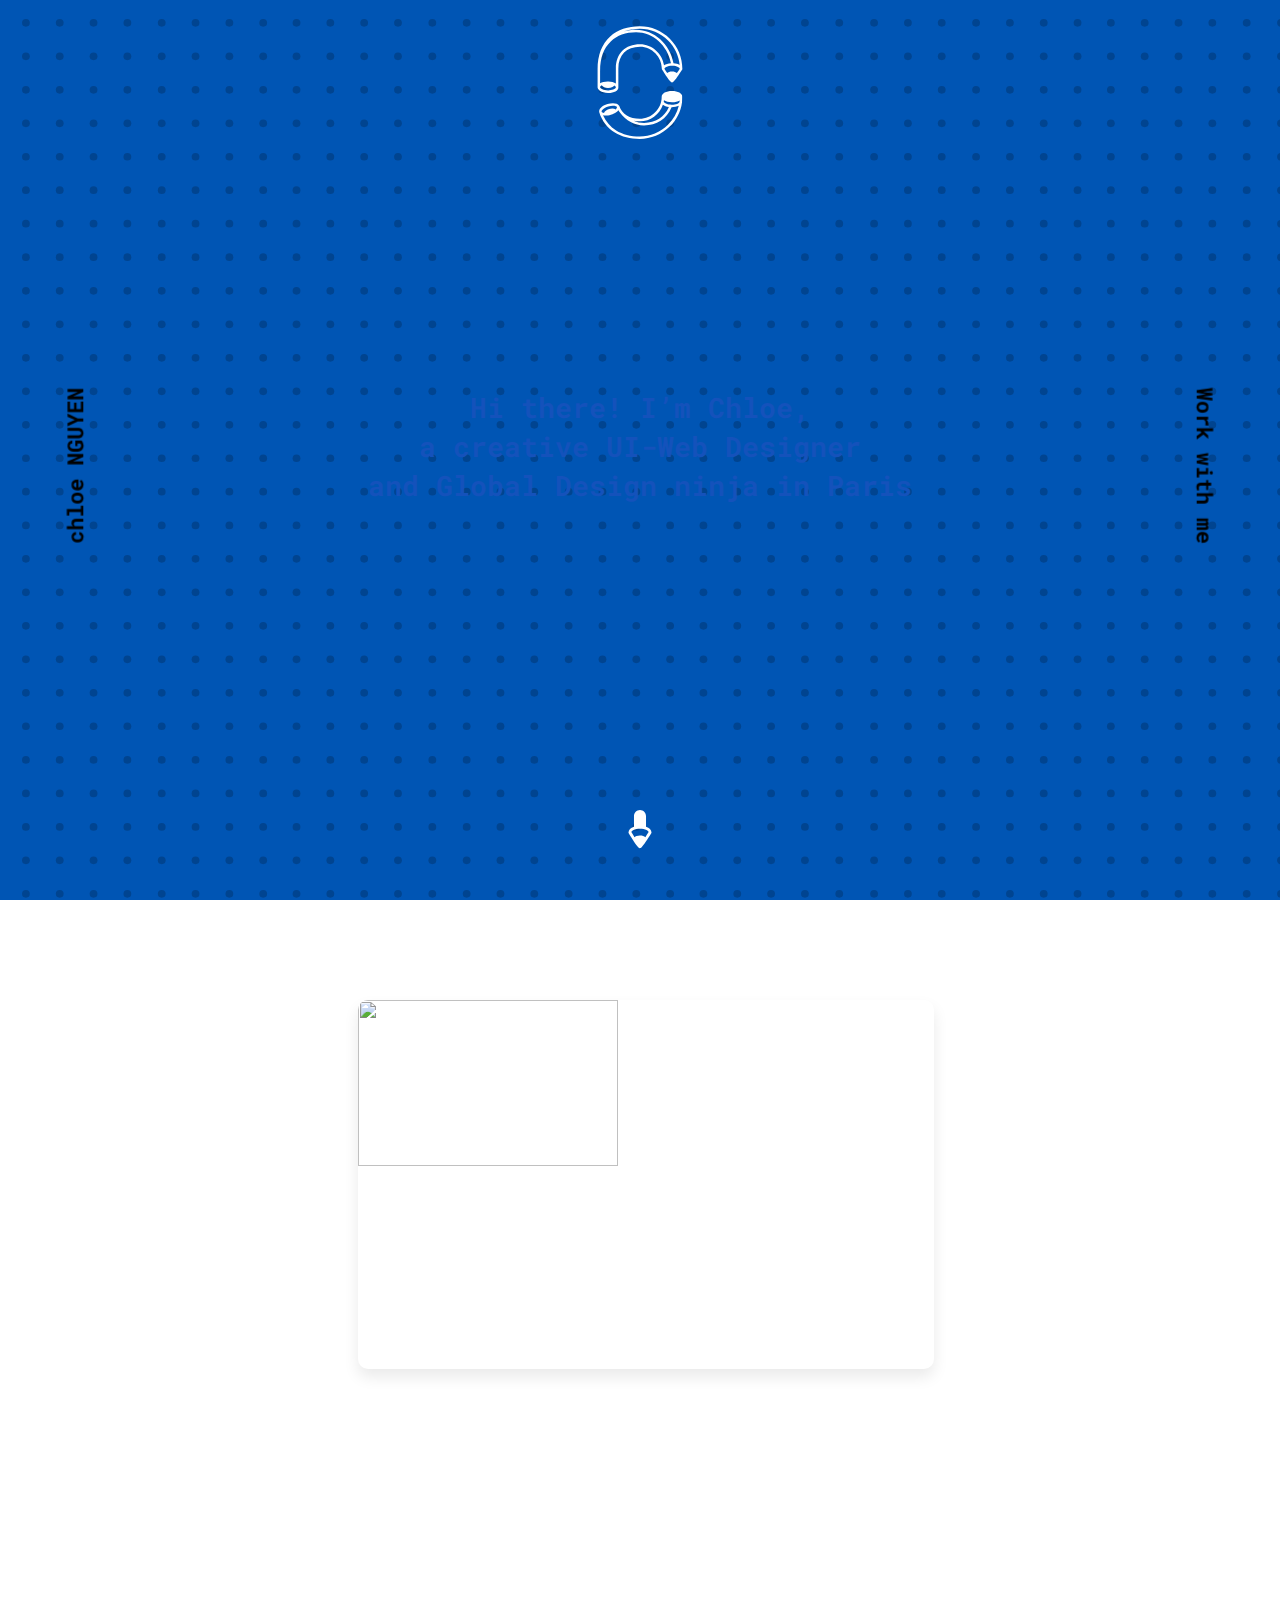
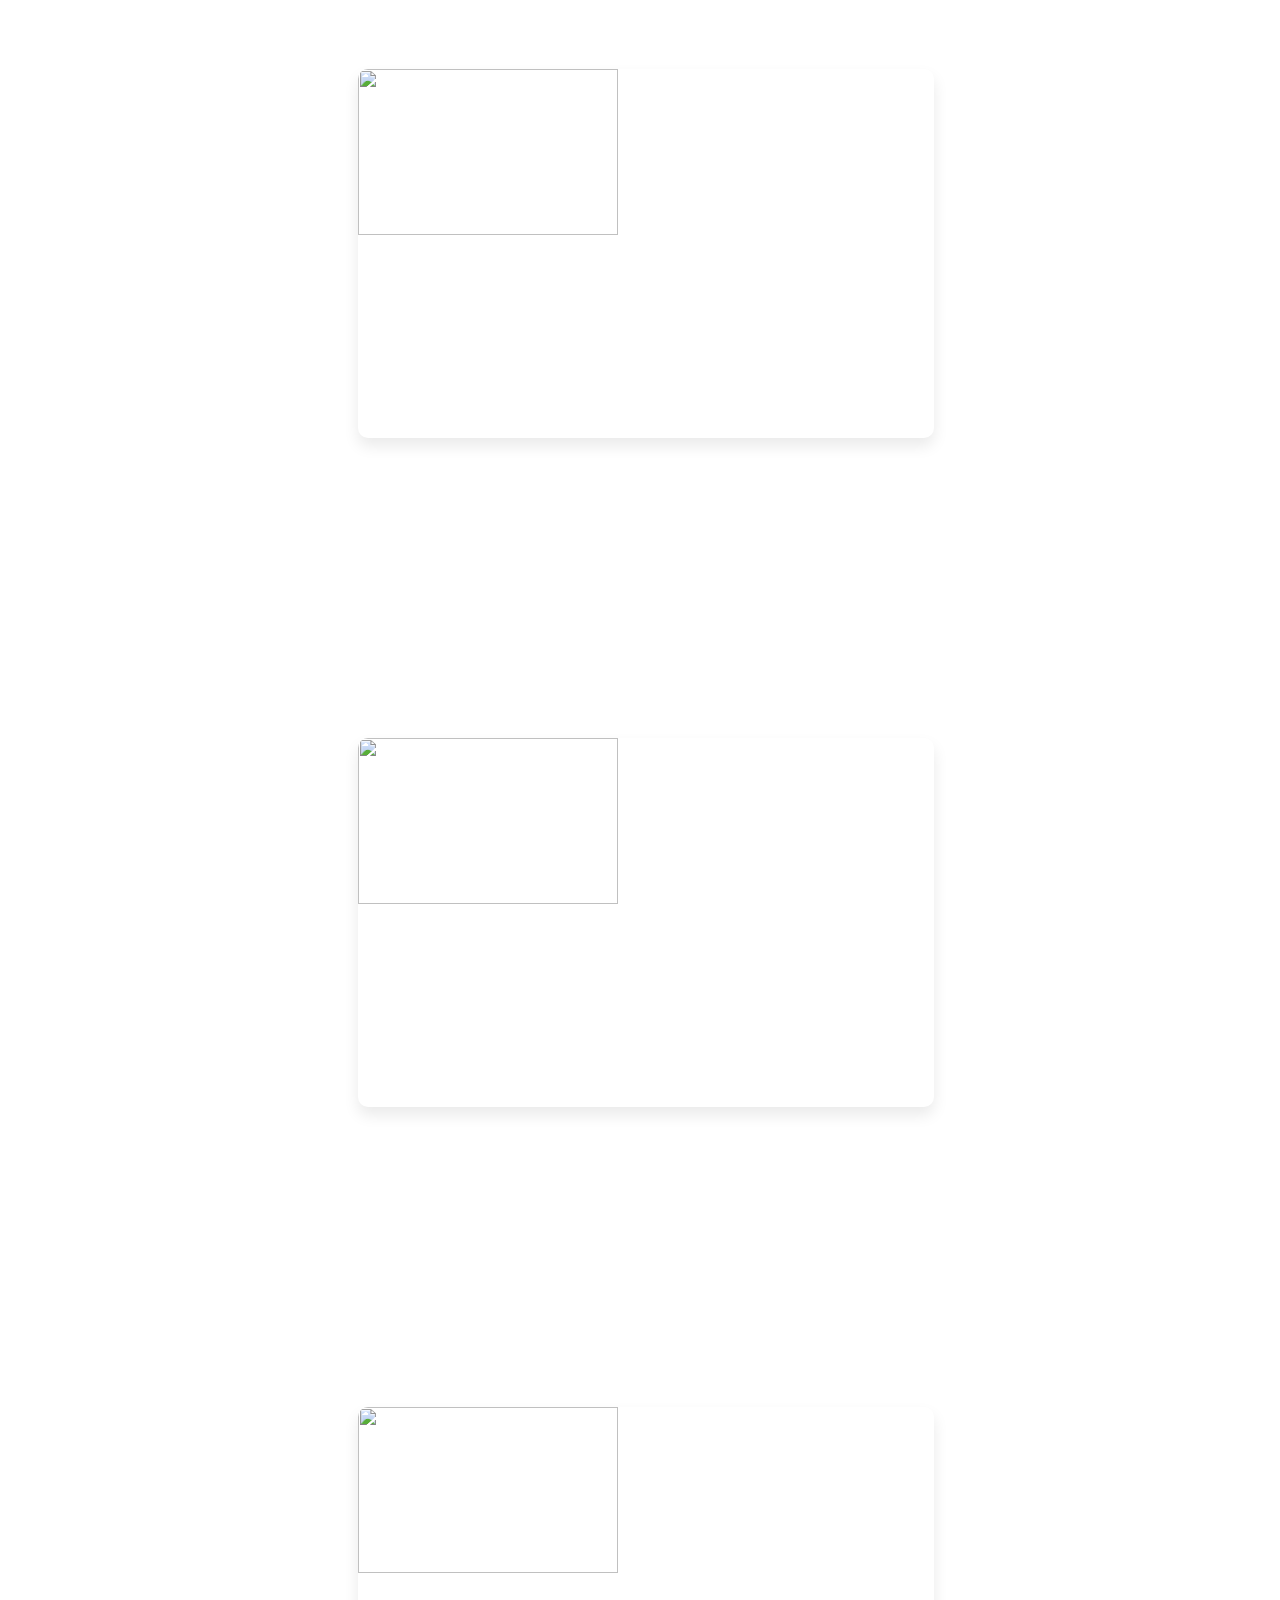
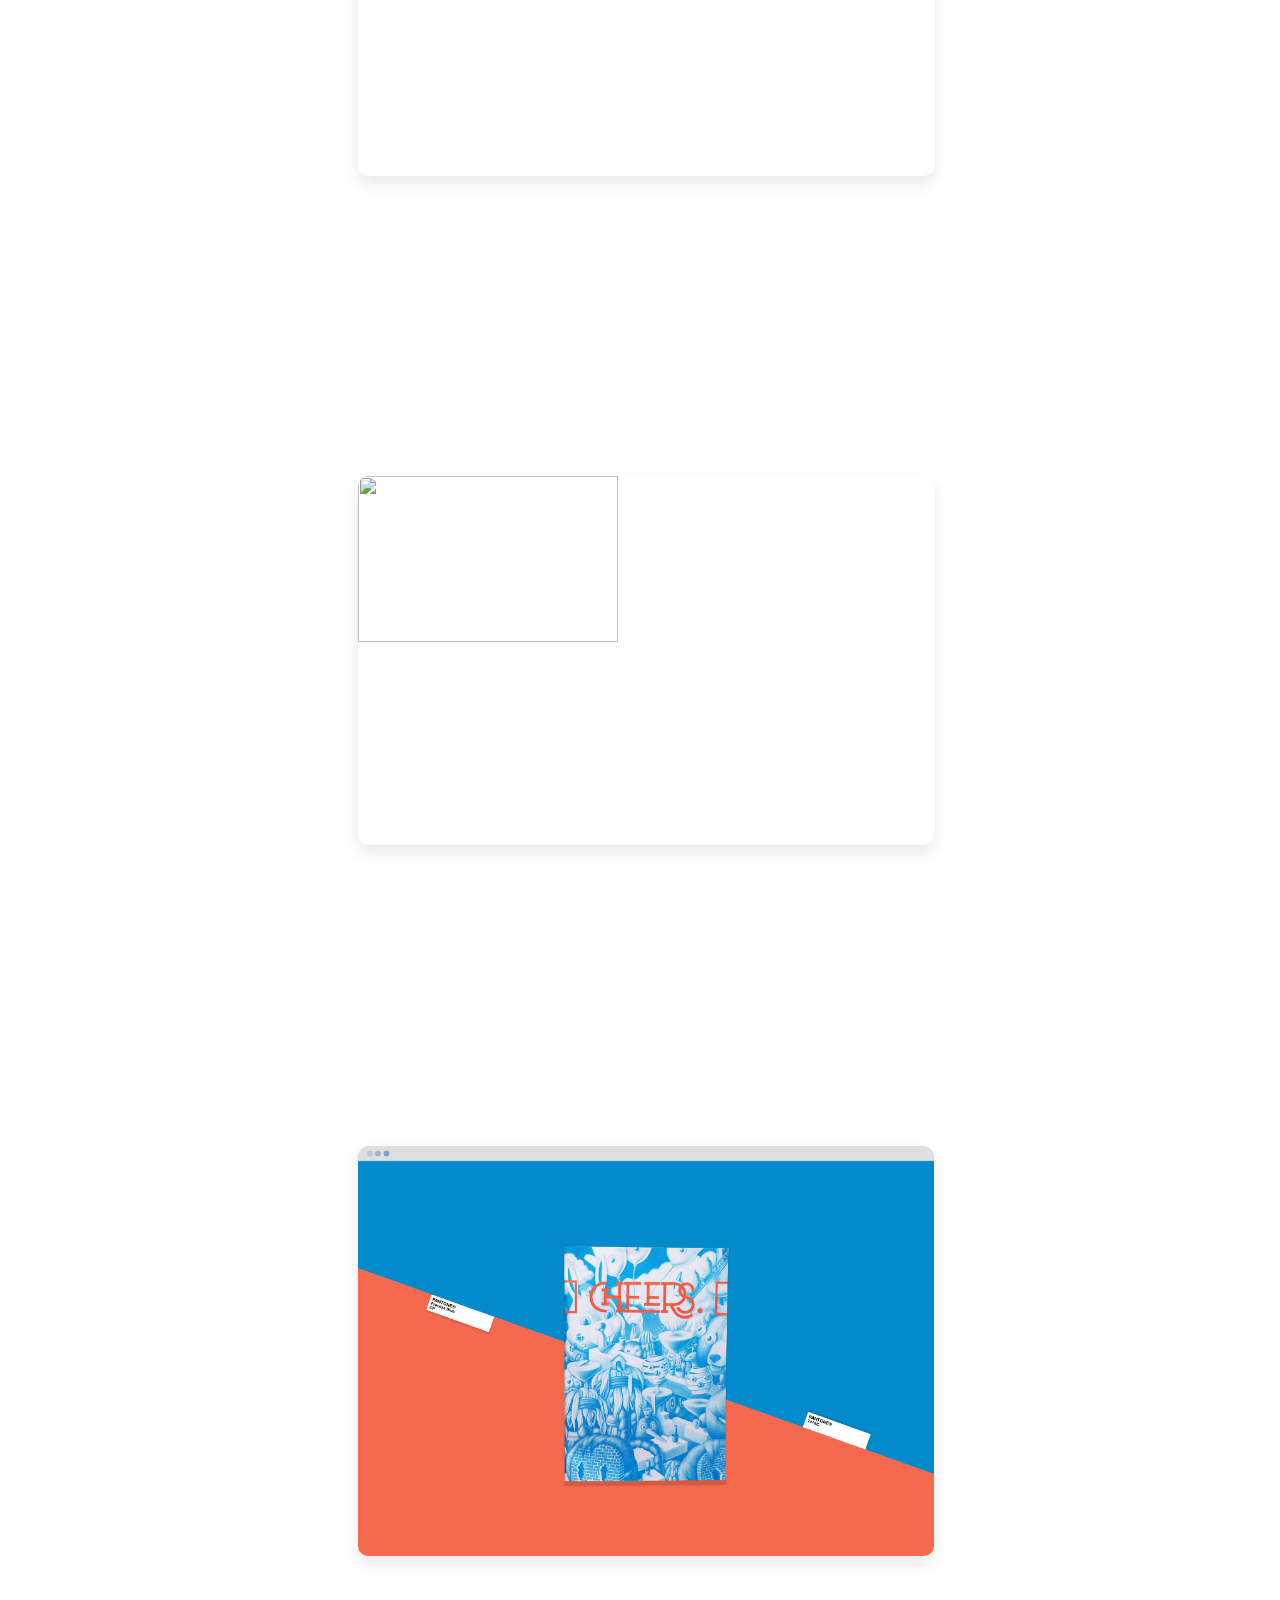
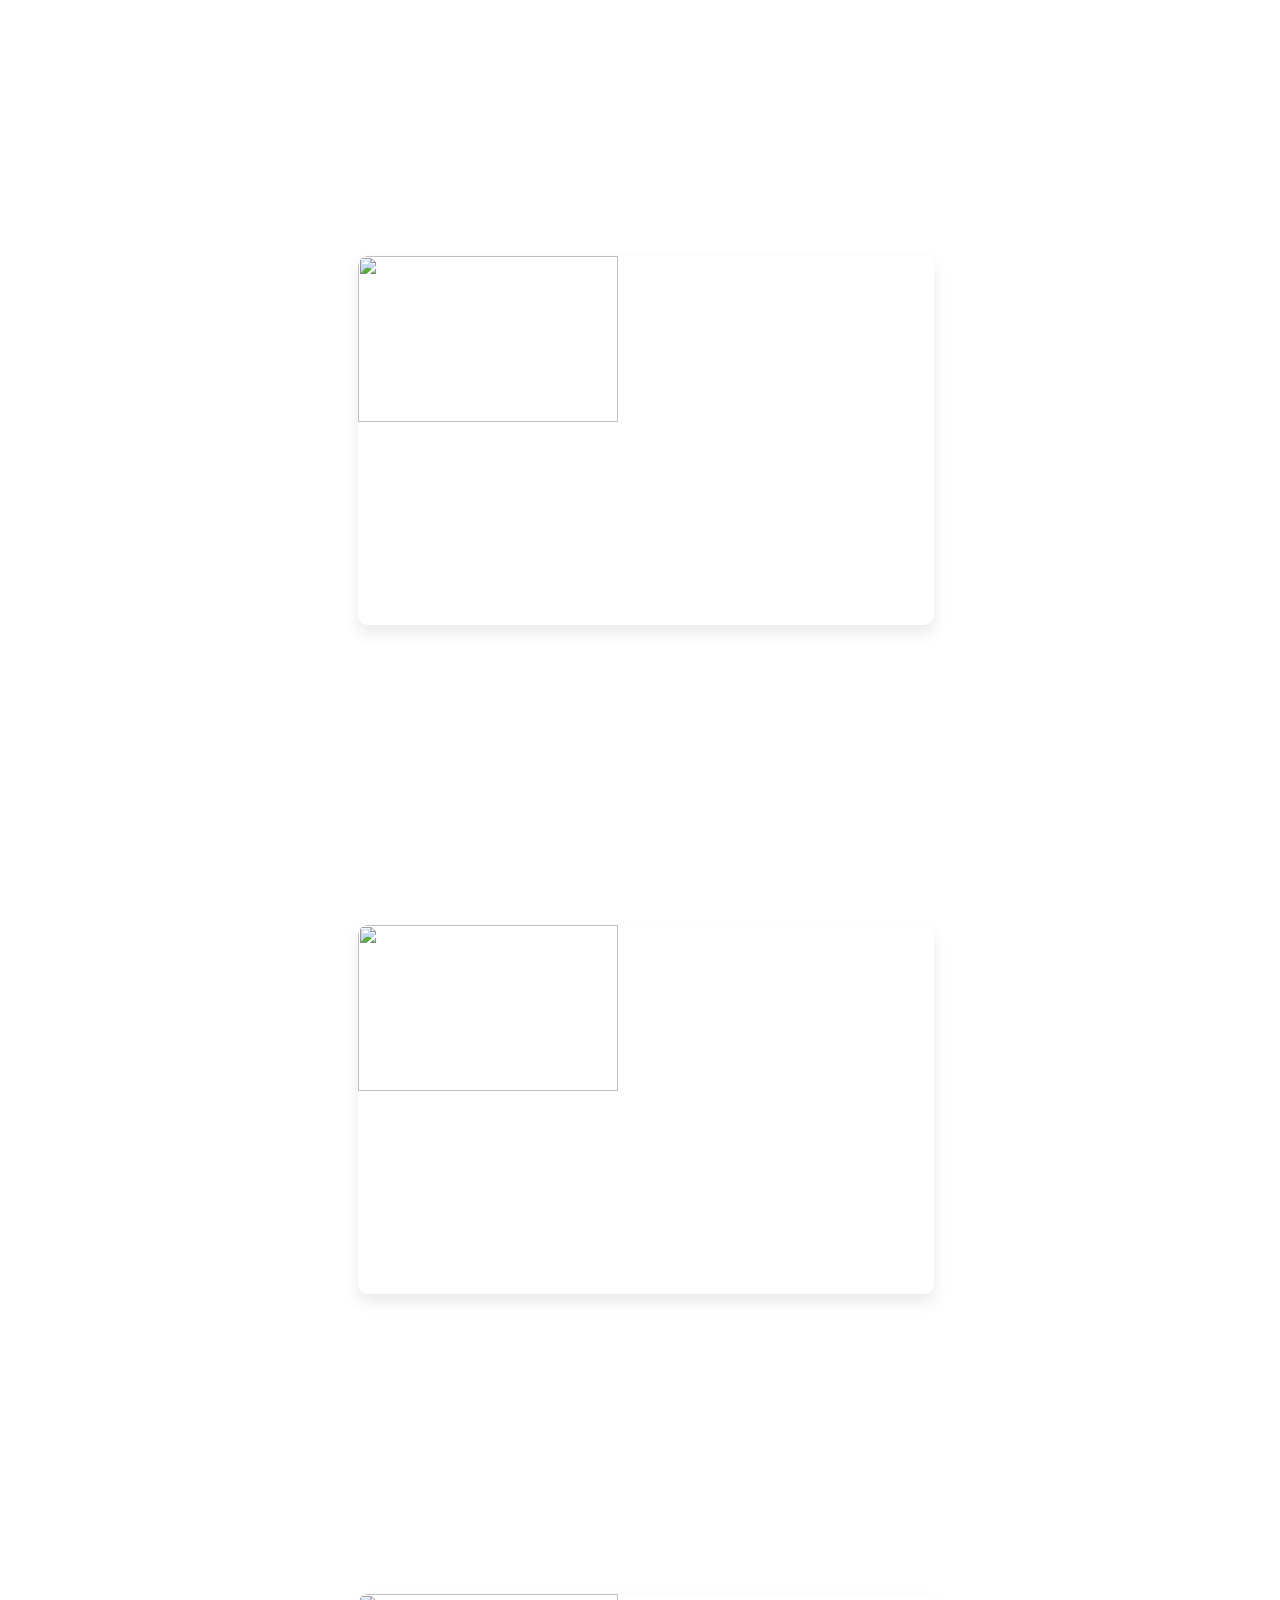
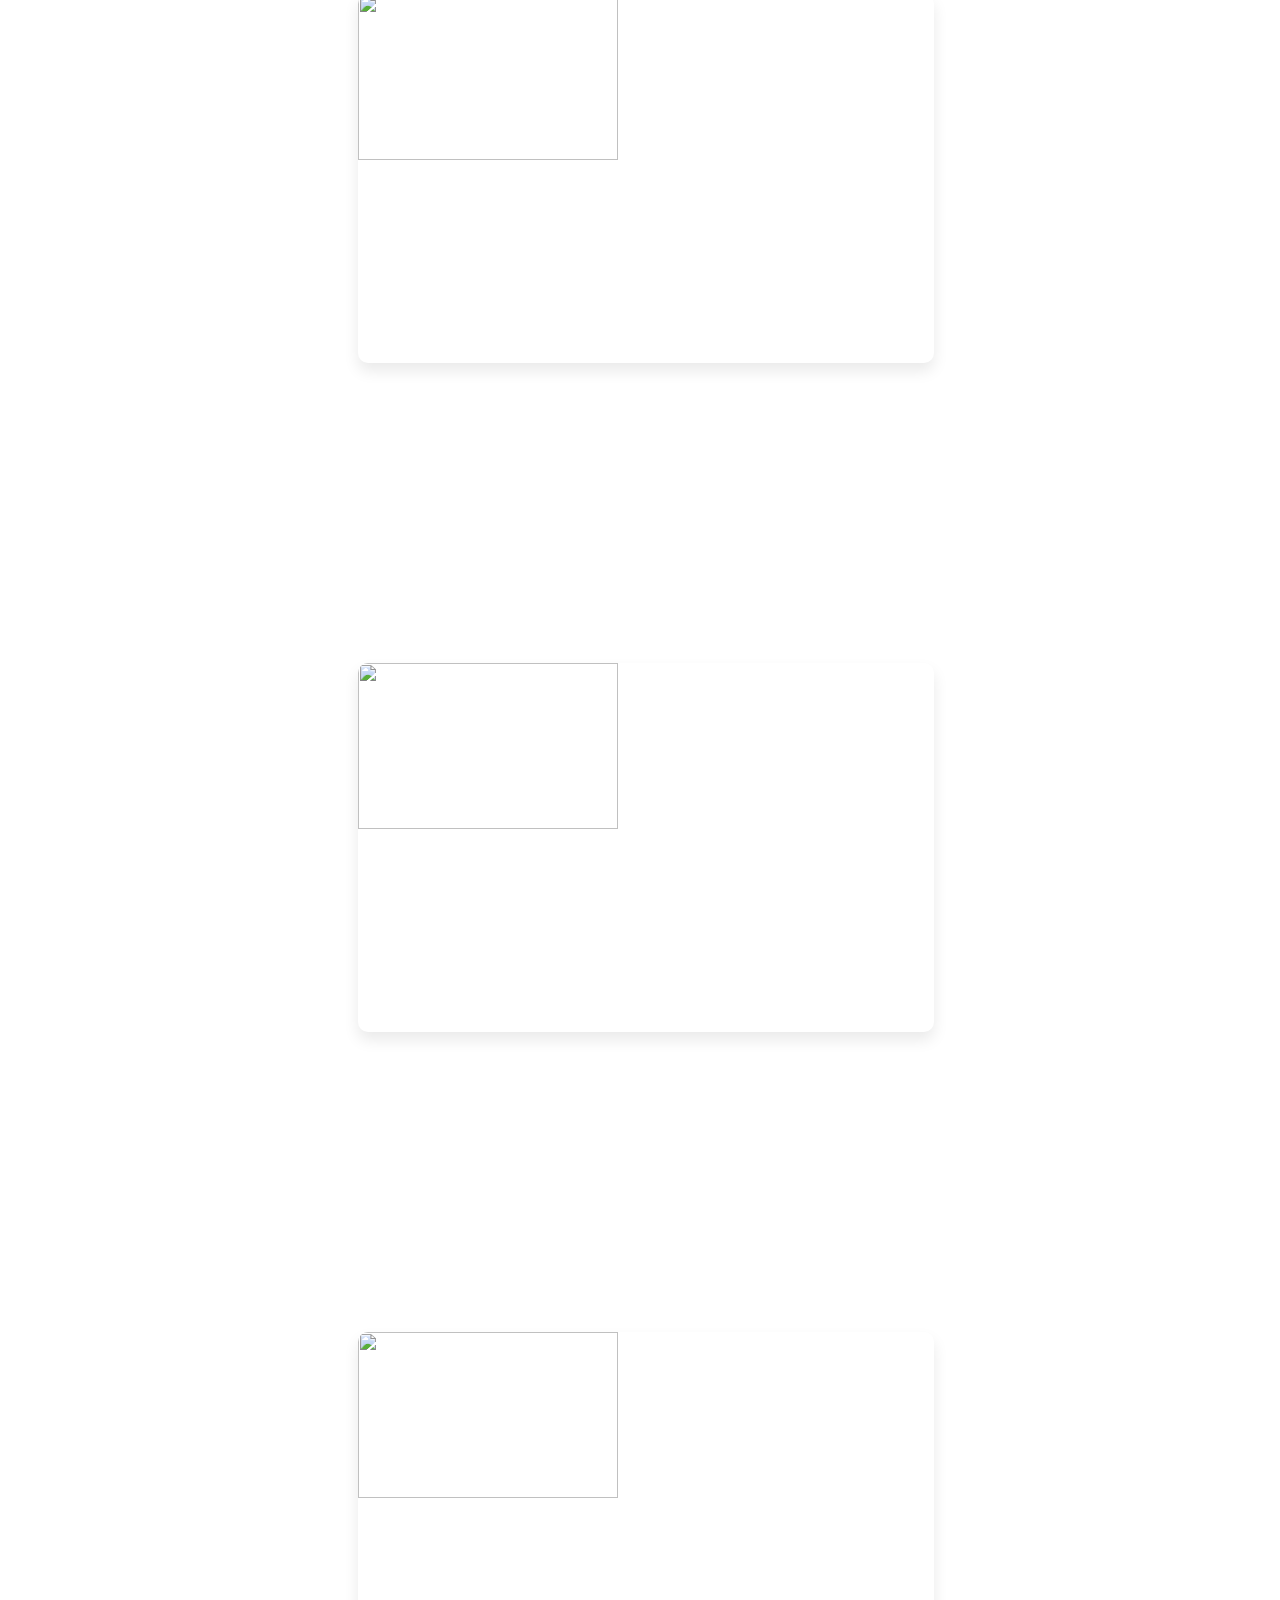
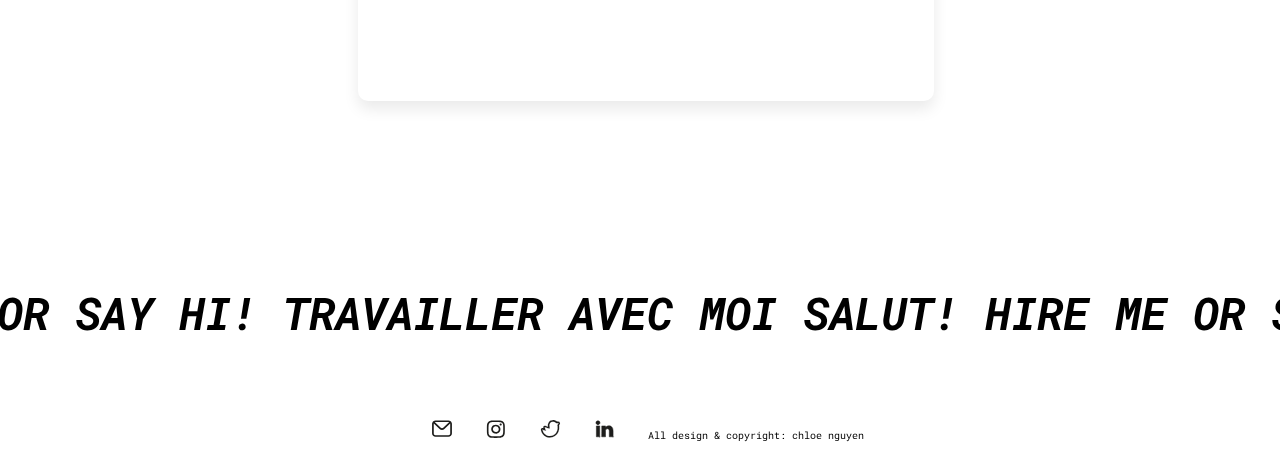
==== index.html @ aff0aec6 "Update index.html" ====
<html>

<head>
  <meta charset="utf-8">
  <title>Chloe Nguyen</title>
  <meta http-equiv="Content-Type" content="text/html; charset=utf-8" />
  <meta name="description" content="chloe nguyen ui web global designer">
  <meta name="viewport" content="width=device-width, initial-scale=1.0, shrink-to-fit=no">
  <meta name="author" content="Chloe Nguyen" />
  <meta name="copyright" content="Chloe Nguyen" />
  <meta name="description" content="Chloe Nguyen Creative Ui Web Designer"/>
  <Meta name="keywords" content="Ui, Web, design, chloenguyen">
  <meta name="robots" content="index, nofollow">
  <meta name="robots" content="nosnippet">
  <meta name="robots" content="noarchive">
  <link rel="stylesheet" type="text/css" href="css/style.css" />     
  <link href="https://fonts.googleapis.com/css?family=Roboto+Mono:400,500,700&amp;subset=latin-ext" rel="stylesheet">
  <link rel="icon" type="image/png" href="img/logo.svg" />
      
</head>

<body>
    
  <header>
      <canvas width="1280" height="618"></canvas>
    <div class="logo">
      <img src="img/logo.svg">
    </div>
    <div class="intro">
      <h1 class="jeuxtexte">
        <span class="text-hover">Bonjour! J'mappelle Chloe,<br>une UI-Web designer<br>et ninja design global à Paris</span>
        <span class="text-base">Hi there! I’m Chloe,<br>a creative UI-Web Designer<br>and Global Design ninja in Paris</span>
      </h1>
    </div>
    <div class="fleche">
      <img src="img/fleche.svg">
    </div>
  </header>

  <nav>
    <a class="nav1" href="index.html">chloe NGUYEN</a>
  </nav>

  <nav>
    <a class="nav2" href="workwithme.html">Work with me</a>
  </nav>

 <section class="contenu">

   <div class="placement">
      <a href="nenufar.html"><img class="test1" src="img/nenufar_pres.jpg"></a>
      <a href="nenufar.html"><img class="testshow"  src="img/nenufar_pres_show.jpg"></a>
    </div>

    <div class="placement2">
      <a href="rp.html"><img class="test2" src="img/rp_pres.jpg"></a>
      <a href="rp.html"><img class="testshow"  src="img/rp_pres_show.jpg"></a>
    </div>

  <div class="placement2">
      <a href="feather.html"><img class="test3" src="img/feather_pres.jpg"></a>
      <a href="feather.html"><img class="testshow"  src="img/feather_pres_show.jpg"></a>
    </div>
    
      <div class="placement2">
      <a href="monthly.html"><img class="test4" src="img/monthly_pres.jpg"></a>
      <a href="monthly.html"><img class="testshow"  src="img/monthly_pres_show.jpg"></a>
    </div>

    <div class="placement2">
      <a href="cartevoeux.html"><img class="test5" src="img/cartevoeux_pres.jpg"></a>
      <a href="cartevoeux.html"><img class="testshow"  src="img/cartevoeux_pres_show.jpg"></a>
    </div>

    <div class="placement2">
      <a href="cheers.html"><img class="test6" src="img/cheers_pres.jpg"></a>
      <a href="cheers.html"><img class="testshow"  src="img/cheers_pres_show.jpg"></a>
    </div>

     <div class="placement2">
      <a href="ephemere.html"><img class="test6" src="img/ephemere_pres.jpg"></a>
      <a href="ephemere.html"><img class="testshow"  src="img/ephemere_pres_show.jpg"></a>
    </div>

     <div class="placement2">
      <a href="proprioo.html"><img class="test6" src="img/proprioo_pres.jpg"></a>
      <a href="proprioo.html"><img class="testshow"  src="img/proprioo_pres_show.jpg"></a>
    </div>
    
       <div class="placement2">
      <a href="20min.html"><img class="test7" src="img/20min_pres.jpg"></a>
      <a href="20min.html"><img class="testshow"  src="img/20min_pres_show.jpg"></a>
    </div>

     <div class="placement2">
      <a href="logo.html"><img class="test7" src="img/logo_pres.jpg"></a>
      <a href="logo.html"><img class="testshow"  src="img/logo_pres_show.jpg"></a>
    </div>
    
          <div class="placement2">
      <a href="mrcosm.html"><img class="test8" src="img/mrcosm_pres.jpg"></a>
      <a href="mrcosm.html"><img class="testshow"  src="img/mrcosm_pres_show.jpg"></a>
    </div>

   
    <section class="footer">


      <a href="mailto:chloe.nguyen1910@gmail.com">
        <div class="hireme">
          <p>
            
            HIRE ME OR SAY 
              HI!&nbsp;TRAVAILLER AVEC MOI 
              SALUT!&nbsp;HIRE ME OR SAY 
              HI!&nbsp;TRAVAILLER AVEC MOI 
              SALUT!&nbsp;HIRE ME OR SAY 
              HI!&nbsp;TRAVAILLER AVEC MOI 
              SALUT!&nbsp;HIRE ME OR SAY 
              HI!&nbsp;TRAVAILLER AVEC MOI 
              SALUT!&nbsp;HIRE ME OR SAY 
              HI!&nbsp;TRAVAILLER
            AVEC MOI 
              SALUT!&nbsp;HIRE ME OR SAY 
              HI!&nbsp;TRAVAILLER AVEC MOI 
              SALUT!&nbsp;HIRE ME OR SAY 
              HI!&nbsp;TRAVAILLER AVEC MOI 
              SALUT!&nbsp;HIRE ME OR SAY 
              HI!&nbsp;TRAVAILLER AVEC MOI 
              SALUT!&nbsp;HIRE ME OR SAY 
              HI!&nbsp;TRAVAILLER AVEC MOI 
              SALUT!&nbsp;HIRE
            ME OR SAY 
              HI!&nbsp;TRAVAILLER AVEC MOI 
              SALUT!&nbsp;HIRE ME OR SAY 
              HI!&nbsp;TRAVAILLER AVEC MOI 
              SALUT!&nbsp;HIRE ME OR SAY 
              HI!&nbsp;TRAVAILLER AVEC MOI 
              SALUT!&nbsp;HIRE ME OR SAY 
              HI!&nbsp;TRAVAILLER AVEC MOI 
              SALUT!
          
          </p>
      </a>
      </div>

      <ul class="liste">
        <li><a class="hfooter" href="mailto:chloe.nguyen1910@gmail.com"><img src="img/mail.svg"></a></li>
        <li><a class="hfooter" href="https://www.instagram.com/cpiexo/"><img src="img/insta.svg"></a></li>
        <li><a class="hfooter" href="https://twitter.com/chloeNGUYEN19"><img src="img/twitter.svg"></a></li>
        <li><a class="hfooter" href="https://www.linkedin.com/in/chloe-nguyen1910/"><img src="img/linkedin.svg"></a></li>
        <li>
          <p class="copyright">
            All design & copyright: chloe nguyen
          </p>
        </li>
      </ul>


    </section>
  </section>





</body>

</html>

<script src="js/skew.js">
</script>

<script src="js/painter.js">
</script>

<script src="js/hover.js"></script>
---- css/style.css ----
@import url('https://fonts.googleapis.com/css?family=Roboto+Mono:400,500,700&subset=latin-ext');

html{
  cursor: url(../img/rond.svg) 12 0,auto;
  -moz-user-select: -moz-none;
    -webkit-user-select: none;
    -khtml-user-select: none;
    -o-user-select: none;
    user-select: none;
}

body {
  font-family: 'Roboto Mono', monospace;
  font-size: 16px;
  line-height: 1.2;
  color: #1452bb;
  margin: 40px auto 40px auto;
  width: 100%;
  cursor: url(../img/rond.svg) 12 0,auto;
}



header {
  background-image: url(../img/fond.svg);
  
  min-width: 100vw;
  min-height: 100vh;
  position: absolute;
  z-index: -1;
  top: 50%;
  left: 50%;
  transform: translate(-50%, -50%);
  cursor: url(../img/souris.svg) 0 0,auto;
  
}

::selection { background: transparent; color:inherit; }
::-moz-selection { background: transparent; color:inherit; }

@keyframes rotate {
  0% {
    transform: rotate(0deg);
  }
  100% {
    transform: rotate(360deg);
  }
}

@-moz-keyframes rotate {
  0% {
    transform: rotate(0deg);
  }
  100% {
    transform: rotate(360deg);
  }
}

@-webkit-keyframes rotate {
  0% {
    transform: rotate(0deg);
  }
  100% {
    transform: rotate(360deg);
  }
}

.logo {
  text-align: center;
 position: absolute;
  padding: 2% 0 0 0;
  top: 0%;
  width: 100%;
  height: 70%;
}

.logo img {
  
  animation: rotate 0.5s 1 linear;
  -moz-animation: rotate 0.5s 1 linear;
  -webkit-animation: rotate 0.5s 1 linear;
}



.intro {
  color: #1452bb;
  text-align: center;
  line-height: 1.4;
  font-size: 14px;
  position: absolute;
  top: 42%;
  width: 70%;
  margin: 0 15% 0 15%;
  animation: intro 1.5s 1 linear;
  
}

.text-base {
  opacity: 1;
  
}

.text-hover {
  display: none;
  color: #ffce00;
  
}

.jeuxtexte:hover span.text-base {
  opacity: 0;
}

.jeuxtexte:hover span.text-hover {
  display: inherit;
  position: relative;
  
}

@keyframes intro {
  0% {
    opacity: 0;
  }
  50% {
    opacity: 0;
  }
  100% {
    opacity: 1;
  }
}

@keyframes intro_2 {
  0% {
    opacity: 0;
  }
  90% {
    opacity: 0;
  }
  100% {
    opacity: 1;
  }
}

@keyframes intro_3 {
  0% {
    opacity: 0;
    transform: translateY(0px);
  }
  90% {
    opacity: 0;
    transform: translateY(-30px);
  }
  100% {
    opacity: 1;
    transform: translateY(15px);
    animation-fill-mode: backwards;
  }
}

.fleche {
  text-align: center;
  position: absolute;
  top: 90%;
  width: 100%;
  height:130%;
}

.fleche img{
   animation: intro_3 3.5s 1 linear;
}

.nav1 {
  position: fixed;
  top: 50%;
  left: 0px;
  font-size: 22px;
  font-family: 'Roboto Mono', monospace;
  font-weight: 700;
  text-decoration: none;
  color: #000000;
  transform: rotate(-90deg);
  -webkit-transform: rotate(-90deg);
  -moz-transform: rotate(-90deg);
  animation: intro_2 2.3s 1 linear;
  z-index: 2;
  cursor: url(../img/rond_4.svg) 9 2,auto;
}

.nav2 {
  position: fixed;
  top: 50%;
  right: 0px;
  font-size: 22px;
  font-family: 'Roboto Mono', monospace;
  font-weight: 700;
  text-decoration: none;
  color: #000000;
  transform: rotate(90deg);
  -webkit-transform: rotate(90deg);
  -moz-transform: rotate(90deg);
  animation: intro_2 2.5s 1 linear;
  z-index: 2;
  cursor: url(../img/rond_4.svg) 9 2,auto;
}

.nav1:after {
    border-bottom: 4px solid #ffce00;
    content: '';
    display: block;
    margin: auto auto auto 0;
    height: 1px;
    width: 0;
    background: transparent;
    transition: width .5s ease, background-color .5s ease;
}

.nav1:hover:after {
  border-bottom: 4px solid #ffce00;
  width: 100%;
}

.nav2:after {
    border-bottom: 4px solid #ffce00;
    content: '';
    display: block;
    margin: auto auto auto 0;
    height: 1px;
    width: 0;
    background: transparent;
    transition: width .5s ease, background-color .5s ease;
}

.nav2:hover:after {
  border-bottom: 4px solid #ffce00;
  width: 100%;
}

section {
  width: 100%;
  height: 100%;
  transition: transform 0.4s;
  will-change: transform;
  cursor: url(../img/rond.svg) 12 0,auto;
  display: block;
  
}

.footer{
  height: 100px;
}

.placement {
  margin-top: 80%;
  position: relative;
  cursor: url(../img/rond.svg) 12 0,auto;
}

.test1 {
  height: auto;
  width: 45%;
  margin: 0 0 300px 28%;
  box-shadow: 0px 8px 15px 0px #eaeaea;
  border-radius:10px;
  cursor: url(../img/rond_2.svg) 9 2,auto;
}

.testshow {
  position: absolute;
  top: 0;
  left: 0;
  height: auto;
  width: 45%;
  margin: 0 0 0 28%;
  box-shadow: 0px 8px 15px 0px #eaeaea;
  border-radius:10px;
  opacity: 0;
  cursor: url(../img/rond_2.svg) 9 2,auto;
}

.testshow:hover{
  transition: 0.5s;
  opacity: 1;
  cursor: url(../img/rond_2.svg) 9 2,auto;
}

.placement2 {
  position: relative;
}

.test2 {
  height: auto;
  width: 45%;
  margin: 0 0 300px 28%;
  box-shadow: 0px 8px 15px 0px #eaeaea;
  border-radius:10px;
  cursor: url(../img/rond_2.svg) 9 2,auto;
}

.test3 {
  height: auto;
  width: 45%;
  margin: 0 0 300px 28%;
  box-shadow: 0px 8px 15px 0px #eaeaea;
  border-radius:10px;
  cursor: url(../img/rond_2.svg) 9 2,auto;
}

.test4 {
  height: auto;
  width: 45%;
  margin: 0 0 300px 28%;
  box-shadow: 0px 8px 15px 0px #eaeaea;
  border-radius:10px;
  cursor: url(../img/rond_2.svg) 9 2,auto;
}

.test5 {
  height: auto;
  width: 45%;
  margin: 0 0 300px 28%;
  box-shadow: 0px 8px 15px 0px #eaeaea;
  border-radius:10px;
  cursor: url(../img/rond_2.svg) 9 2,auto;
}

.test6 {
  height: auto;
  width: 45%;
  margin: 0 0 300px 28%;
  box-shadow: 0px 8px 15px 0px #eaeaea;
  border-radius:10px;
  cursor: url(../img/rond_2.svg) 9 2,auto;
}

.test7 {
  height: auto;
  width: 45%;
  margin: 0 0 300px 28%;
  box-shadow: 0px 8px 15px 0px #eaeaea;
  border-radius:10px;
  cursor: url(../img/rond_2.svg) 9 2,auto;
}

.test8 {
  height: auto;
  width: 45%;
  margin: 0 0 300px 28%;
  box-shadow: 0px 8px 15px 0px #eaeaea;
  border-radius:10px;
  cursor: url(../img/rond_2.svg) 9 2,auto;
}

/* Texte dÃ©filant */

.hireme {
  margin-left: -5000px;
}

.hireme a {
  text-decoration: none;
  color: #000000;
  cursor: url(../img/rond_2.svg) 9 2,auto;
}

.hireme p {
  width: -400%;
  font-size: 45px;
  font-style: italic;
  font-weight: 900;
  animation: linear marqueelike 25s infinite;
  -webkit-animation: linear marqueelike 25s infinite;
  -moz-animation: linear marqueelike 25s infinite;
  text-align: left;
  padding: 5px 5px 5px 5px;
  overflow: hidden;
  white-space: nowrap;
}

.hireme a:hover {
  color: #ffce00;
  cursor: url(../img/rond_2.svg) 9 2,auto;
}

@-webkit-keyframes marqueelike {
  100%,
  0% {
    margin-left: 0;
  }
  0% {
    margin-left: -100%;
  }
}

@keyframes marqueelike {
  100%,
  0% {
    margin-left: 0;
  }
  0% {
    margin-left: -100%;
  }
}

@-moz-keyframes marqueelike {
  100%,
  0% {
    margin-left: 0;
  }
  0% {
    margin-left: -100%;
  }
}

.liste {
  font-family: 'Roboto Mono', monospace;
  font-size: 14px;
  text-align: center;
  list-style-type: none;
}

.liste li {
  display: inline-block;
  padding: 0 2% 0 0;
}

.liste li a {
  text-decoration: none;
  color: #000000;
  padding: 5px 0 5px 0;
  display: block;
  cursor: none;
}

.liste li a:after {
    border-bottom: 4px solid #ffce00;
    content: '';
    display: inline-block;
    margin: auto auto auto 0;
    height: 5px;
    width: 0;
    background: transparent;
    transition: width .5s ease, background-color .5s ease;
  cursor: none;
}

.liste li a:hover:after {
  border-bottom: 4px solid #ffce00;
  width: 100%;
  cursor: none;
}

.copyright{
  font-family: 'Roboto Mono', monospace;
  font-size: 12px;
  text-align: center;
  margin-top: 40px;
  color: #000000;
}








@media only screen and (max-width: 2559px) {
  
  
    .intro {
    font-size: 22px;
    top: 41%;
  }
  
  .fleche img{
    height: 5%;
     width: 5%;
  }
  
    .logo img{
    height: 18%;
     width: 18%;
  }
  
  .hireme p {
    font-size: 55px;
  }
  
  .placement {
  margin-top: 1800px;
}
  
  .test1 {
  margin: 0 0 500px 28%;
  }
  
    .test2 {
  margin: 0 0 500px 28%;
  }
  
    .test3 {
  margin: 0 0 500px 28%;
  }
  
    .test4 {
  margin: 0 0 500px 28%;
  }
  
    .test5 {
  margin: 0 0 500px 28%;
  }
  
    .test6 {
  margin: 0 0 500px 28%;
  }
  
    .test7 {
  margin: 0 0 500px 28%;
  }
  
  .test8 {
  margin: 0 0 0 28%;
  }
  

  .hireme {
    margin-top: 380px;
  }

  .liste li img{
    height: 30px;
  }
  
  .liste li a:after {
    border-bottom: 8px solid #ffce00;
}

.liste li a:hover:after {
  border-bottom: 8px solid #ffce00;
}
  
  .nav1 {
    font-size: 30px;
  }
  .nav2 {
    font-size: 30px;
  }
  
  .nav1:after {
    border-bottom: 8px solid #ffce00;
}

.nav1:hover:after {
  border-bottom: 8px solid #ffce00;
}

.nav2:after {
    border-bottom: 8px solid #ffce00;
}

.nav2:hover:after {
  border-bottom: 8px solid #ffce00;
}
  
  .copyright{
    font-size: 20px;
  }
  }

@media only screen and (max-width: 1919px) {
  
  
  .intro {
    font-size: 20px;
    top: 38%;
  }
  
    .fleche img{
    height: 5%;
     width: 5%;
  }
  
      .logo img{
    height: 18%;
     width: 18%;
  }
  
  .hireme p {
    font-size: 55px;
  }
  
  .placement {
  margin-top: 1300px;
} 
  
  .test8 {
  margin: 0 0 0 28%;
  }
  

  .hireme {
    margin-top: 180px;
  }
  
  footer{
    height: 100px;
  }

  .liste li img{
    height: 30px;
  }
  
    .liste li a:after {
    border-bottom: 6px solid #ffce00;
}

.liste li a:hover:after {
  border-bottom: 6px solid #ffce00;
}
  
  .nav1 {
    font-size: 26px;
  }
  .nav2 {
    font-size: 26px;
  }
  
  .nav1:after {
    border-bottom: 6px solid #ffce00;
}

.nav1:hover:after {
  border-bottom: 6px solid #ffce00;
}

.nav2:after {
    border-bottom: 6px solid #ffce00;
}

.nav2:hover:after {
  border-bottom: 6px solid #ffce00;
}
  
  .copyright{
    font-size: 15px;
  }
  }


@media only screen and (max-width: 1679px) {
  
  
  .intro {
    font-size: 17px;
    top: 36%;
  }
  
    .fleche img{
    height: 5%;
     width: 5%;
  }
  
      .logo img{
    height: 18%;
     width: 18%;
  }
  
  .hireme p {
    font-size: 55px;
  }
  
  .placement {
  margin-top: 1300px;
} 
  
  .test8 {
  margin: 0 0 0 28%;
  }
  

  .hireme {
    margin-top: 180px;
  }
  
  footer{
    height: 100px;
  }

  .liste li img{
    height: 30px;
  }
  
    .liste li a:after {
    border-bottom: 6px solid #ffce00;
}

.liste li a:hover:after {
  border-bottom: 6px solid #ffce00;
}
  
  .nav1 {
    font-size: 24px;
  }
  .nav2 {
    font-size: 24px;
  }
  
  .nav1:after {
    border-bottom: 6px solid #ffce00;
}

.nav1:hover:after {
  border-bottom: 6px solid #ffce00;
}

.nav2:after {
    border-bottom: 6px solid #ffce00;
}

.nav2:hover:after {
  border-bottom: 6px solid #ffce00;
}
  
  .copyright{
    font-size: 15px;
  }
  }

@media only screen and (max-width: 1379px) {
  
  
  .intro {
    font-size: 14px;
    top: 41%;
  }
  
    .fleche img{
    height: 5%;
     width: 5%;
  }
  
      .logo img{
    height: 18%;
     width: 18%;
  }
  
  .hireme p {
    font-size: 45px;
  }
  
  .placement {
  margin-top: 1000px;
}
  
    .test1 {
  margin: 0 0 300px 28%;
  }
  
    .test2 {
  margin: 0 0 300px 28%;
  }
  
    .test3 {
  margin: 0 0 300px 28%;
  }
  
    .test4 {
  margin: 0 0 300px 28%;
  }
  
    .test5 {
  margin: 0 0 300px 28%;
  }
  
    .test6 {
  margin: 0 0 300px 28%;
  }
  
    .test7 {
  margin: 0 0 300px 28%;
  }
  
  .test8 {
  margin: 0 0 0 28%;
  }
  

  .hireme {
    margin-top: 180px;
  }


  
  footer{
    height: 100px;
  }

  .liste li img{
    height: 20px;
  }
  
    .liste li a:after {
    border-bottom: 4px solid #ffce00;
}

.liste li a:hover:after {
  border-bottom: 4px solid #ffce00;
}
  
  .nav1 {
    font-size: 22px;
  }
  .nav2 {
    font-size: 22px;
  }
  
  .nav1:after {
    border-bottom: 4px solid #ffce00;
}

.nav1:hover:after {
  border-bottom: 4px solid #ffce00;
}

.nav2:after {
    border-bottom: 4px solid #ffce00;
}

.nav2:hover:after {
  border-bottom: 4px solid #ffce00;
}
  
  .copyright{
    font-size: 10px;
  }
  }


@media only screen and (max-width: 1023px) {
  
  .intro{
    font-size: 12px;
     top: 43%;
  }
  
    .placement {
  margin-top: 1200px;
}
  
   .copyright{
    font-size: 10px;
  }
}

@media only screen and (max-width: 801px) {
  
  
  .logo{
    padding: 4% 0 0 0;
  }
  
  .logo img{
    height: 16%;
     width: 16%;
  }
  
  .intro{
    font-size: 12px;
  top: 40%;
  width: 50%;
  margin: 0 25% 0 25%;
  }
  
    .nav1:after {
    display: none;
}

.nav1:hover:after {
  display: none;
}

.nav2:after {
    display: none;
}

.nav2:hover:after {
  display: none;
}

  
    .placement {
      
  margin-top: 1100px;
}
  
   .copyright{
    font-size: 12px;
  }
}

@media only screen and (max-width: 414px) {
  
  
  .logo{
    padding: 4% 0 0 0;
  }
  
  .logo img{
    height: 16%;
     width: 16%;
  }
  
  .intro{
    font-size: 8px;
    line-height: 2.2;
  top: 34%;
  width: 50%;
  margin: 0 25% 0 25%;
  }
  
    .placement {
      
  margin-top: 1300px;
}
  
     .test1 {
  margin: 0 0 150px 28%;
  }
  
    .test2 {
  margin: 0 0 150px 28%;
  }
  
    .test3 {
  margin: 0 0 150px 28%;
  }
  
    .test4 {
  margin: 0 0 150px 28%;
  }
  
    .test5 {
  margin: 0 0 150px 28%;
  }
  
    .test6 {
  margin: 0 0 150px 28%;
  }
  
    .test7 {
  margin: 0 0 150px 28%;
  }
  
  .test8 {
  margin: 0 0 0 28%;
  }
  
    .nav1 {
    font-size: 18px;
  }
  .nav2 {
    font-size: 18px;
  }
  
    .nav1:after {
    display: none;
}

.nav1:hover:after {
  display: none;
}

.nav2:after {
    display: none;
}

.nav2:hover:after {
  display: none;
}
  
  .testshow {
    display: none;
  }
  
   .hireme p {
    font-size: 33px;
  }
  
  .liste li {
  display: inline-block;
  padding: 0 10% 0 0;
}
  
   .copyright{
    font-size: 12px;
  }
}
 
@media only screen and (max-width: 375px) {
  
    .intro{
    font-size: 8px;
    line-height: 2.2;
  top: 31%;
  width: 46%;
  margin: 0 27% 0 27%;
  }
  
      .placement {
        
  margin-top: 900px;
}

    .nav1:after {
    display: none;
}

.nav1:hover:after {
  display: none;
}

.nav2:after {
    display: none;
}

.nav2:hover:after {
  display: none;
}
  
}

@media only screen and (max-width: 360px) {
  
    .intro{
    font-size: 8px;
    line-height: 2.2;
  top: 25%;
  width: 44%;
  margin: 0 28% 0 28%;
  }

      .nav1:after {
    display: none;
}

.nav1:hover:after {
  display: none;
}

.nav2:after {
    display: none;
}

.nav2:hover:after {
  display: none;
}
}

@media only screen and (max-width: 320px) {
  
    .intro{
    font-size: 8px;
    line-height: 2.2;
  top: 20%;
  width: 42%;
  margin: 0 29% 0 29%;
  }
  
      .nav1 {
    font-size: 17px;
  }
  .nav2 {
    font-size: 17px;
  }

      .nav1:after {
    display: none;
}

.nav1:hover:after {
  display: none;
}

.nav2:after {
    display: none;
}

.nav2:hover:after {
  display: none;
}
  
      .placement {

  margin-top: 700px;
}
  
}
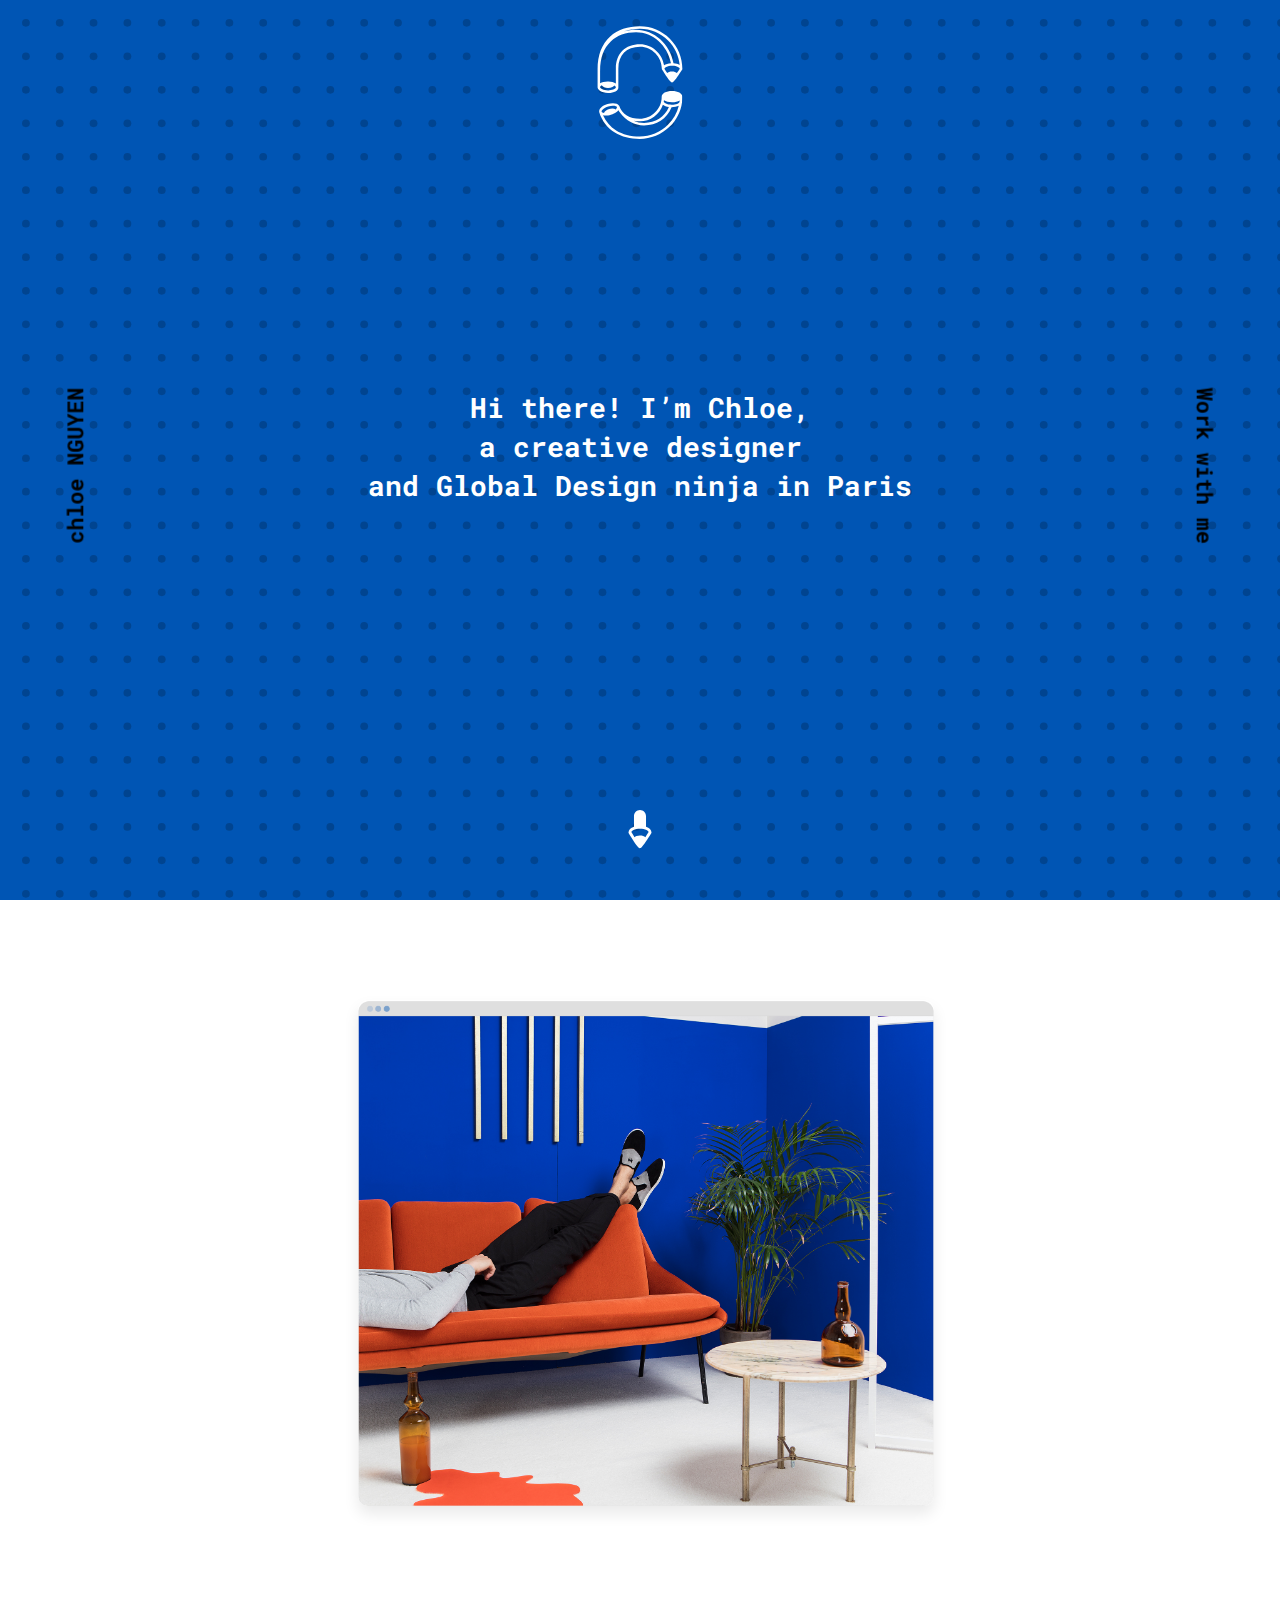
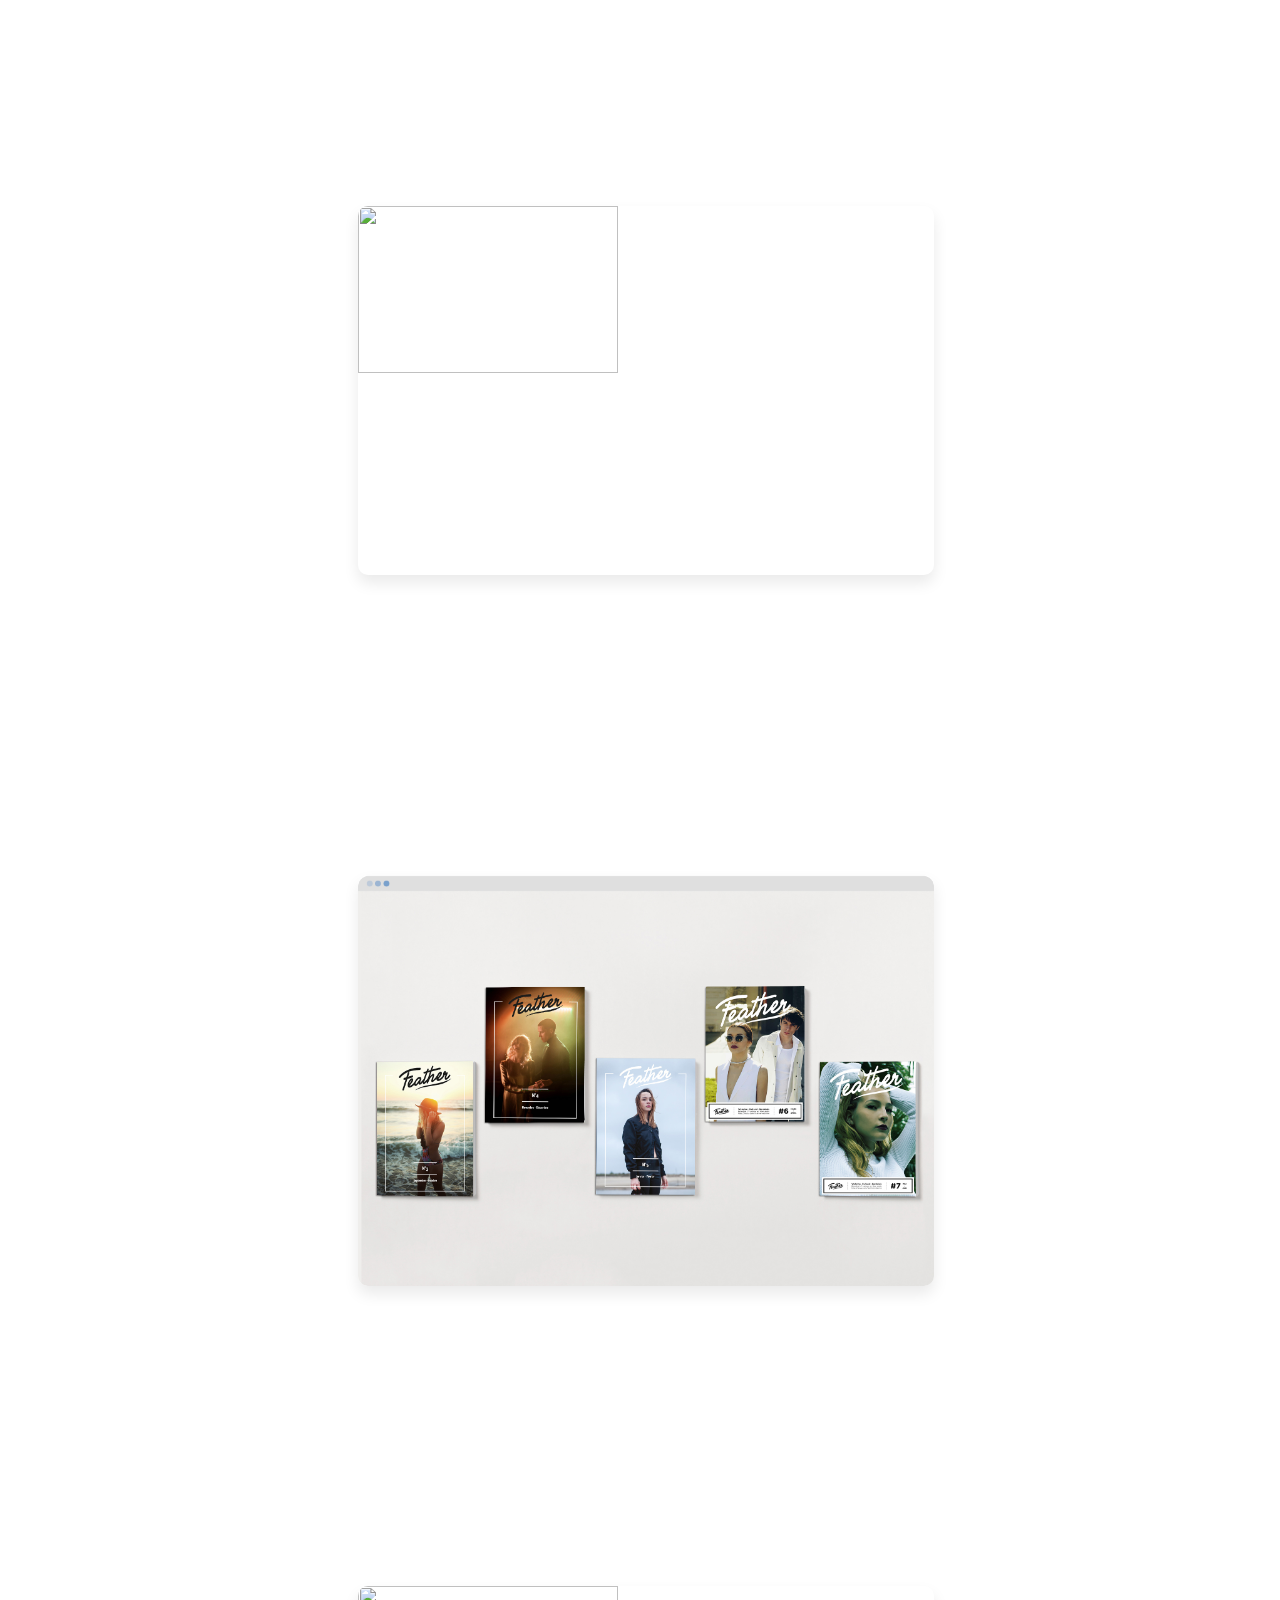
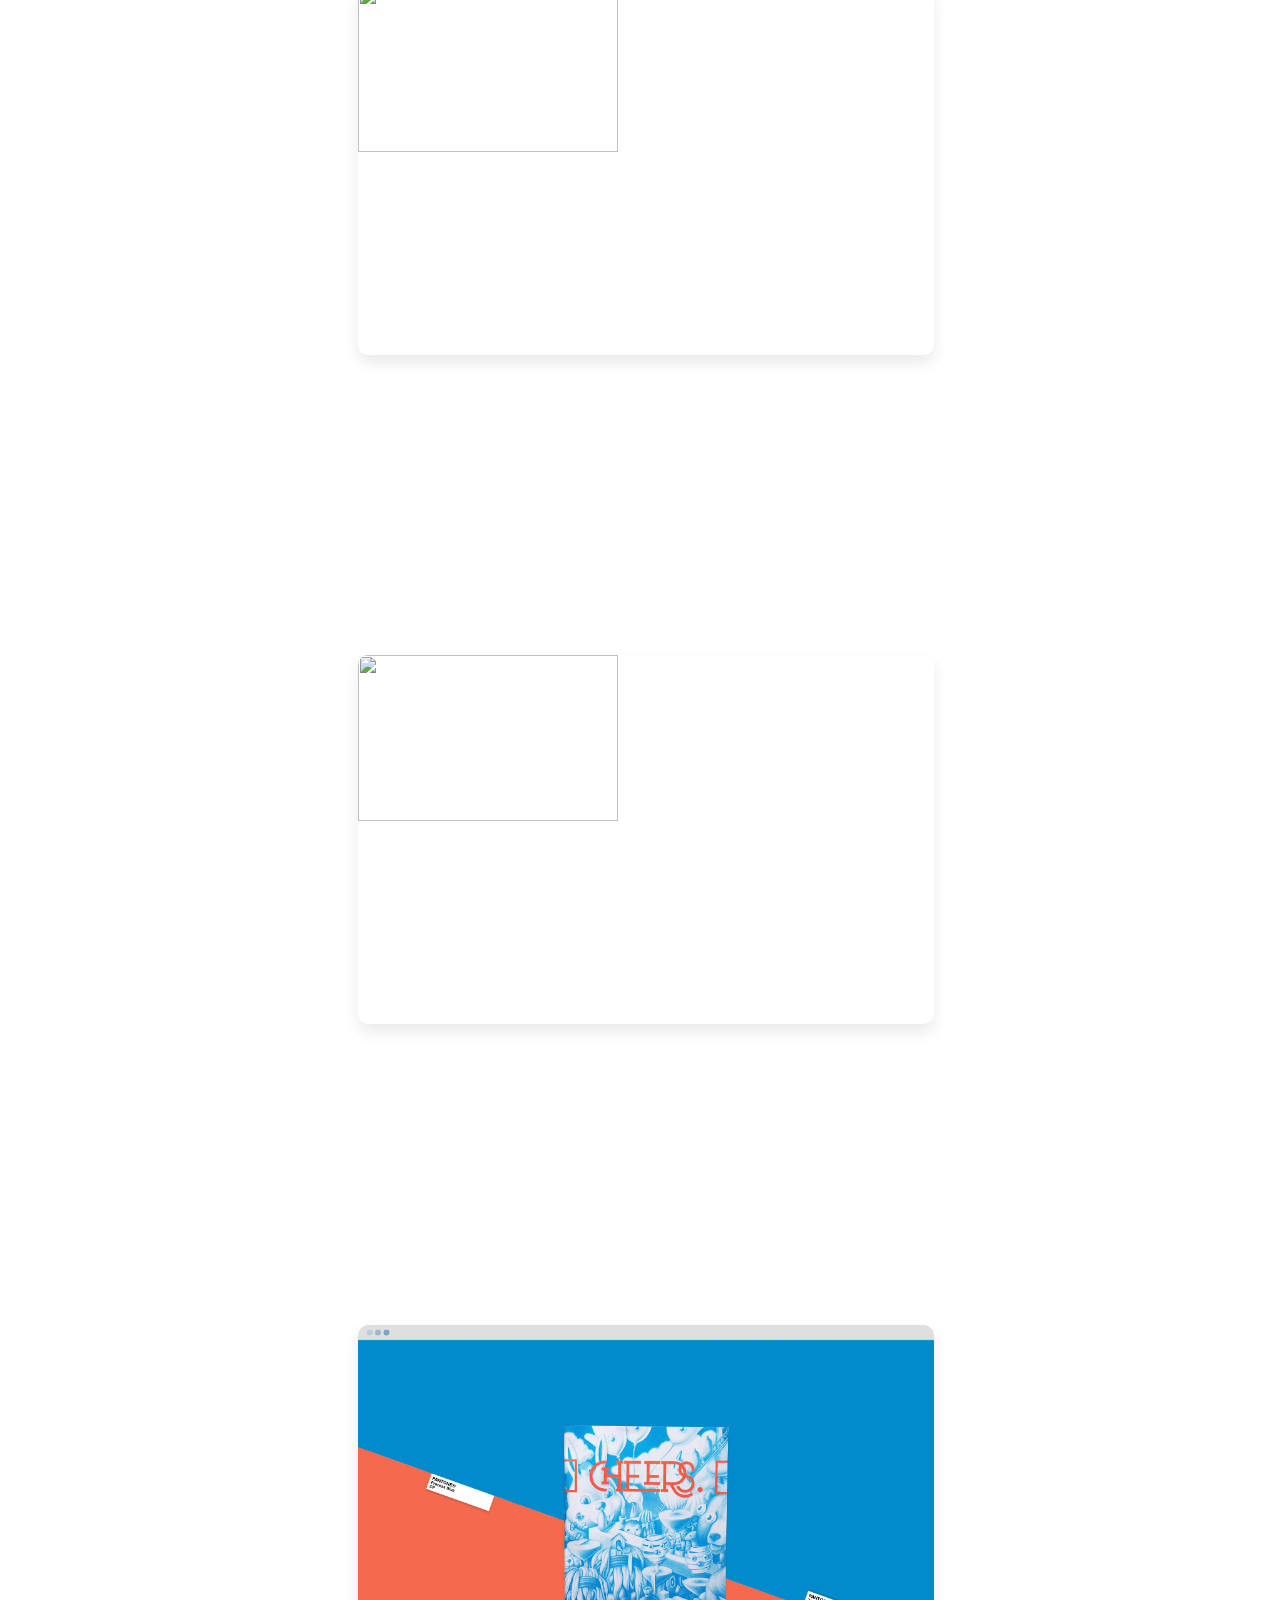
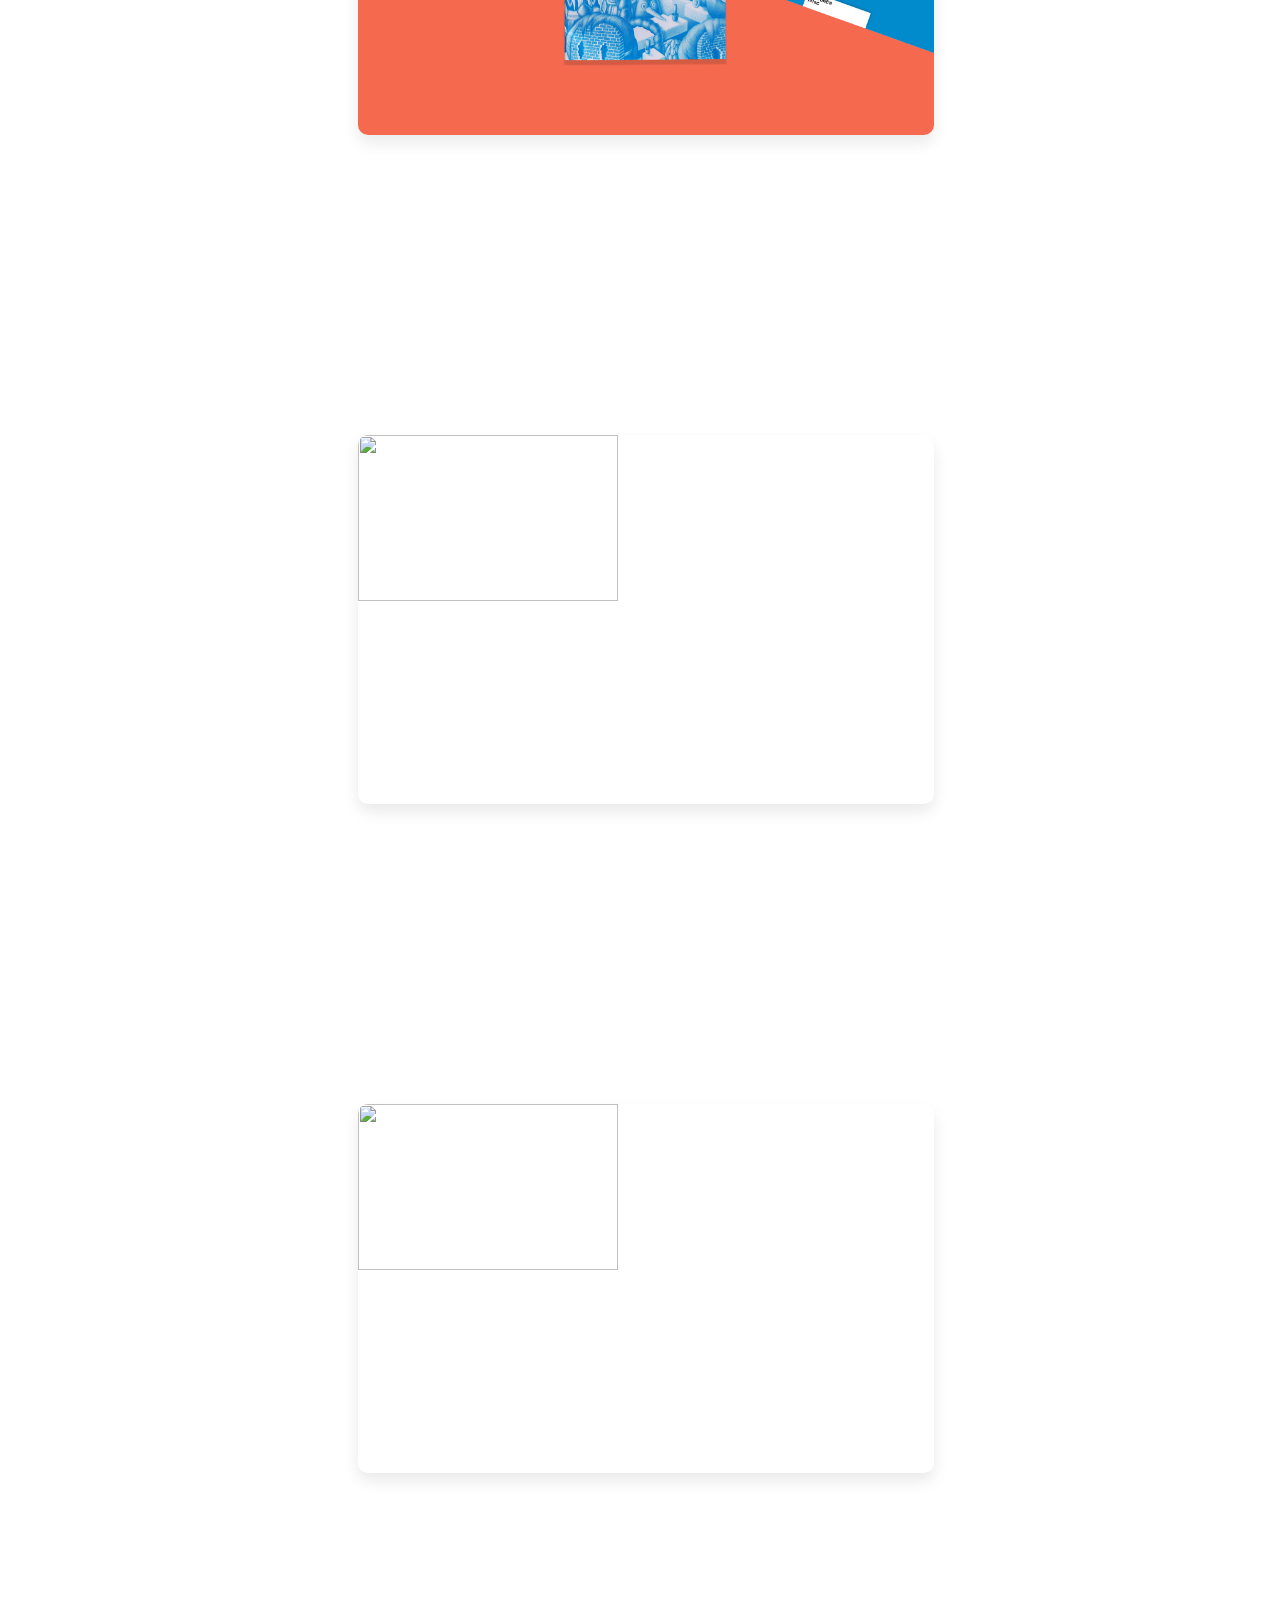
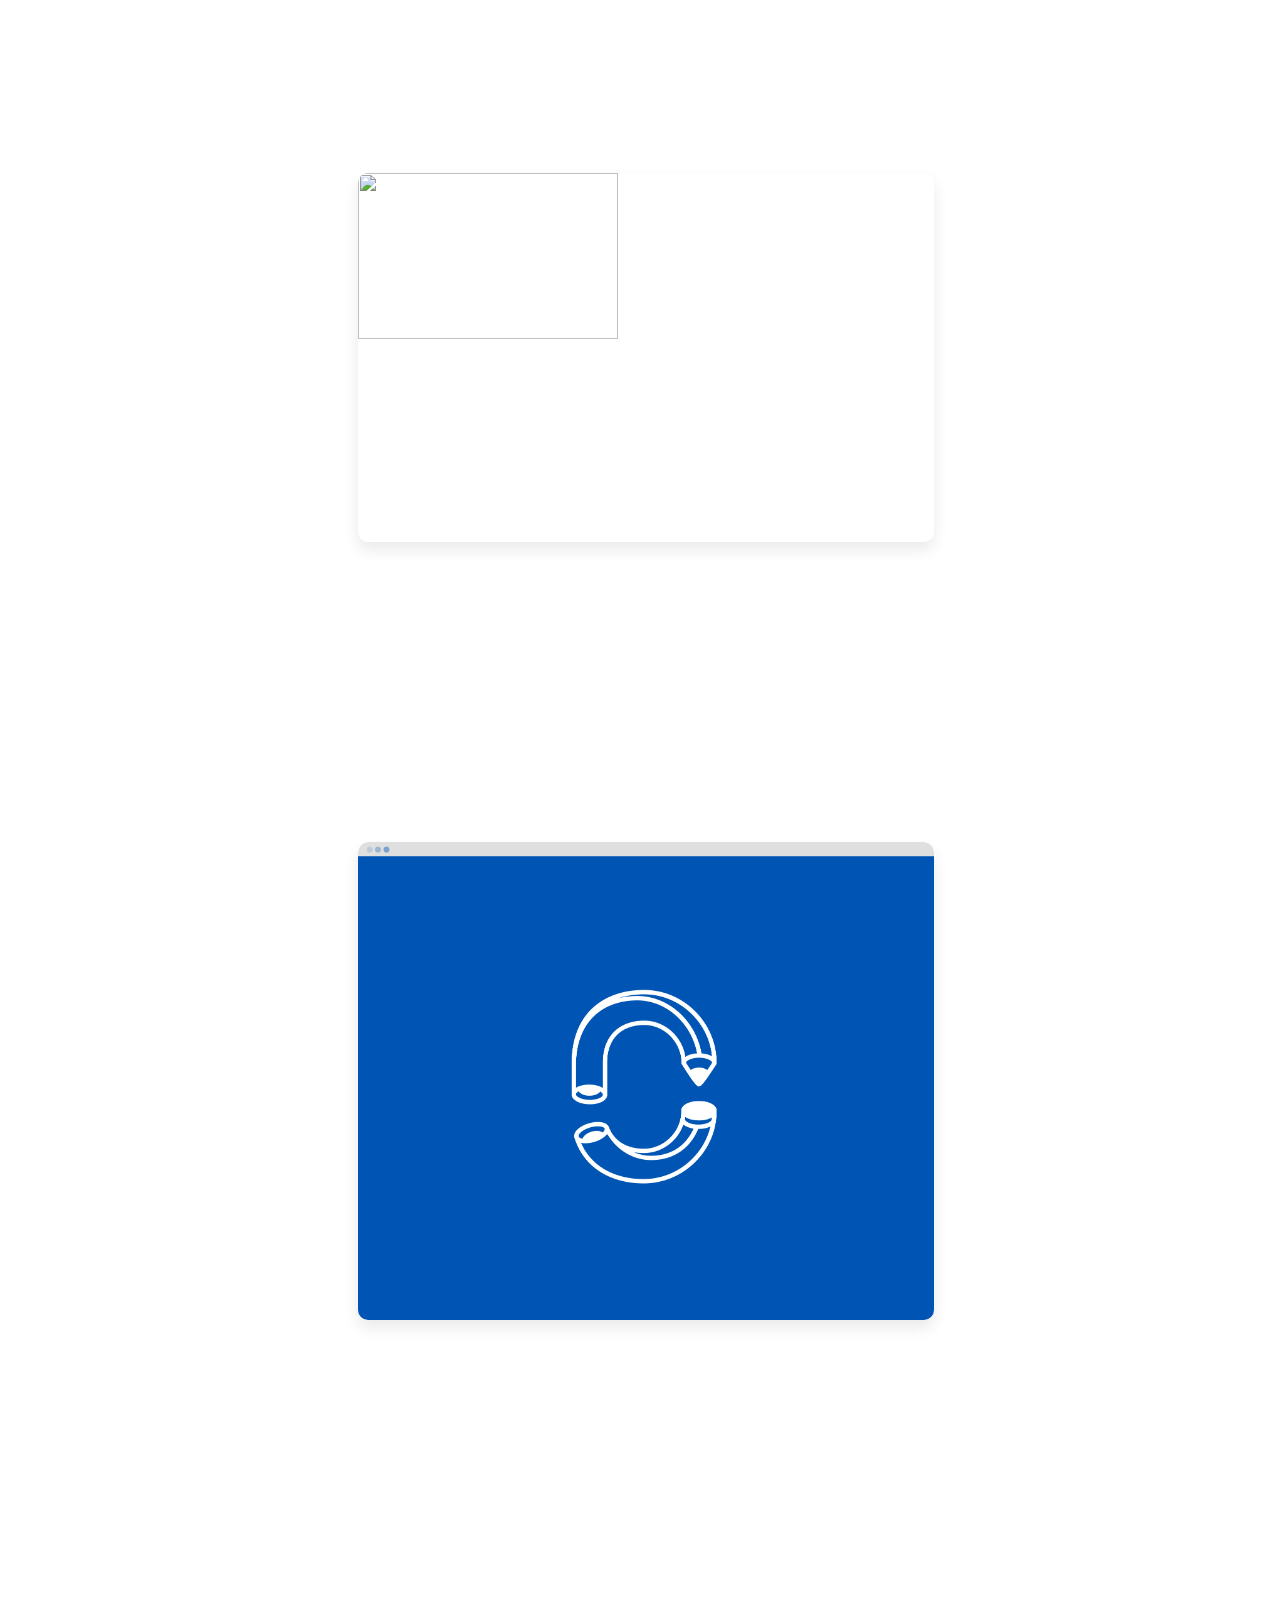
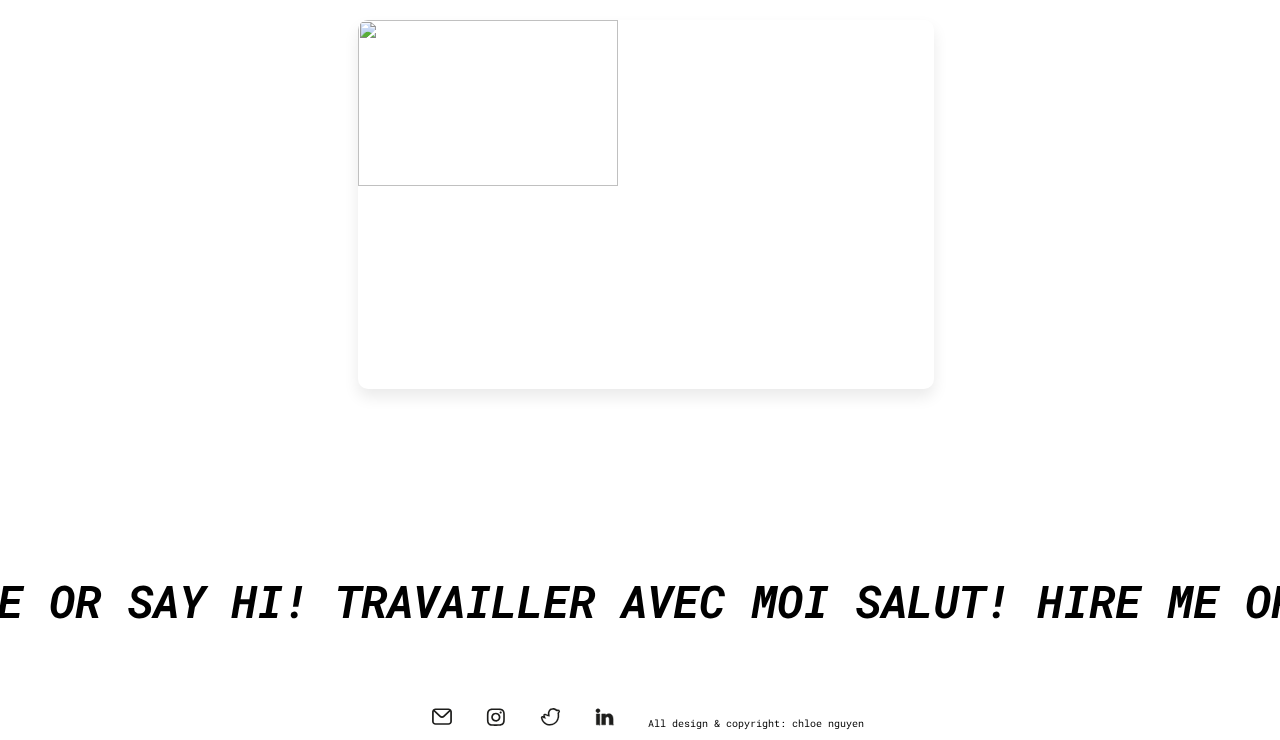
==== commit 98aab522: "Update index.html" ====
--- a/index.html
+++ b/index.html
@@ -28,8 +28,8 @@
     </div>
     <div class="intro">
       <h1 class="jeuxtexte">
-        <span class="text-hover">Bonjour! J'mappelle Chloe,<br>une UI-Web designer<br>et ninja design global à Paris</span>
-        <span class="text-base">Hi there! I’m Chloe,<br>a creative UI-Web Designer<br>and Global Design ninja in Paris</span>
+        <span class="text-hover">Bonjour! Je m'apelle Chloe,<br> je suis UI-Web designer <br>et ninja design global à Paris</span>
+        <span class="text-base">Hi there! I’m Chloe,<br>a creative designer<br>and Global Design ninja in Paris</span>
       </h1>
     </div>
     <div class="fleche">
@@ -112,7 +112,7 @@
             
             HIRE ME OR SAY 
               HI!&nbsp;TRAVAILLER AVEC MOI 
-              SALUT!&nbsp;HIRE ME OR SAY 
+              BONJOUR!&nbsp;HIRE ME OR SAY 
               HI!&nbsp;TRAVAILLER AVEC MOI 
               SALUT!&nbsp;HIRE ME OR SAY 
               HI!&nbsp;TRAVAILLER AVEC MOI 
--- a/css/style.css
+++ b/css/style.css
@@ -84,7 +84,7 @@
 
 
 .intro {
-  color: #1452bb;
+  color: #ffffff;
   text-align: center;
   line-height: 1.4;
   font-size: 14px;
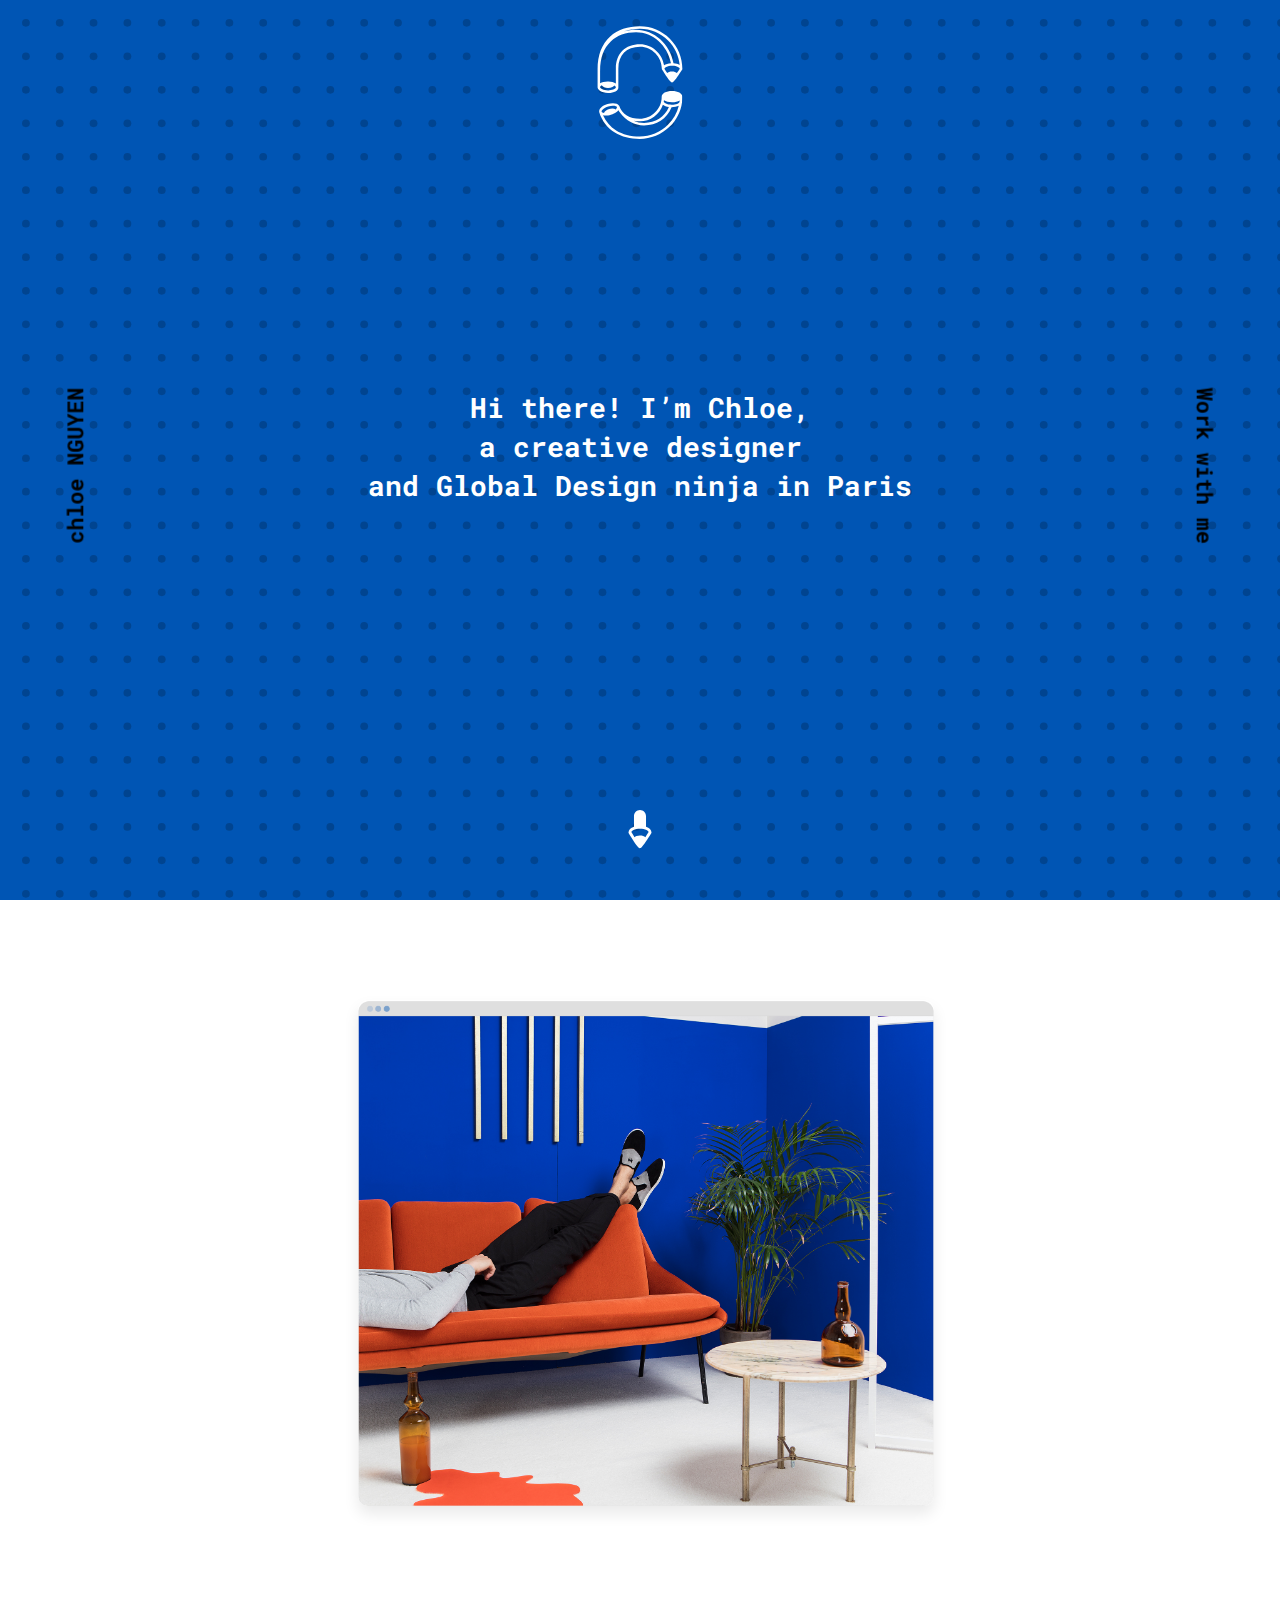
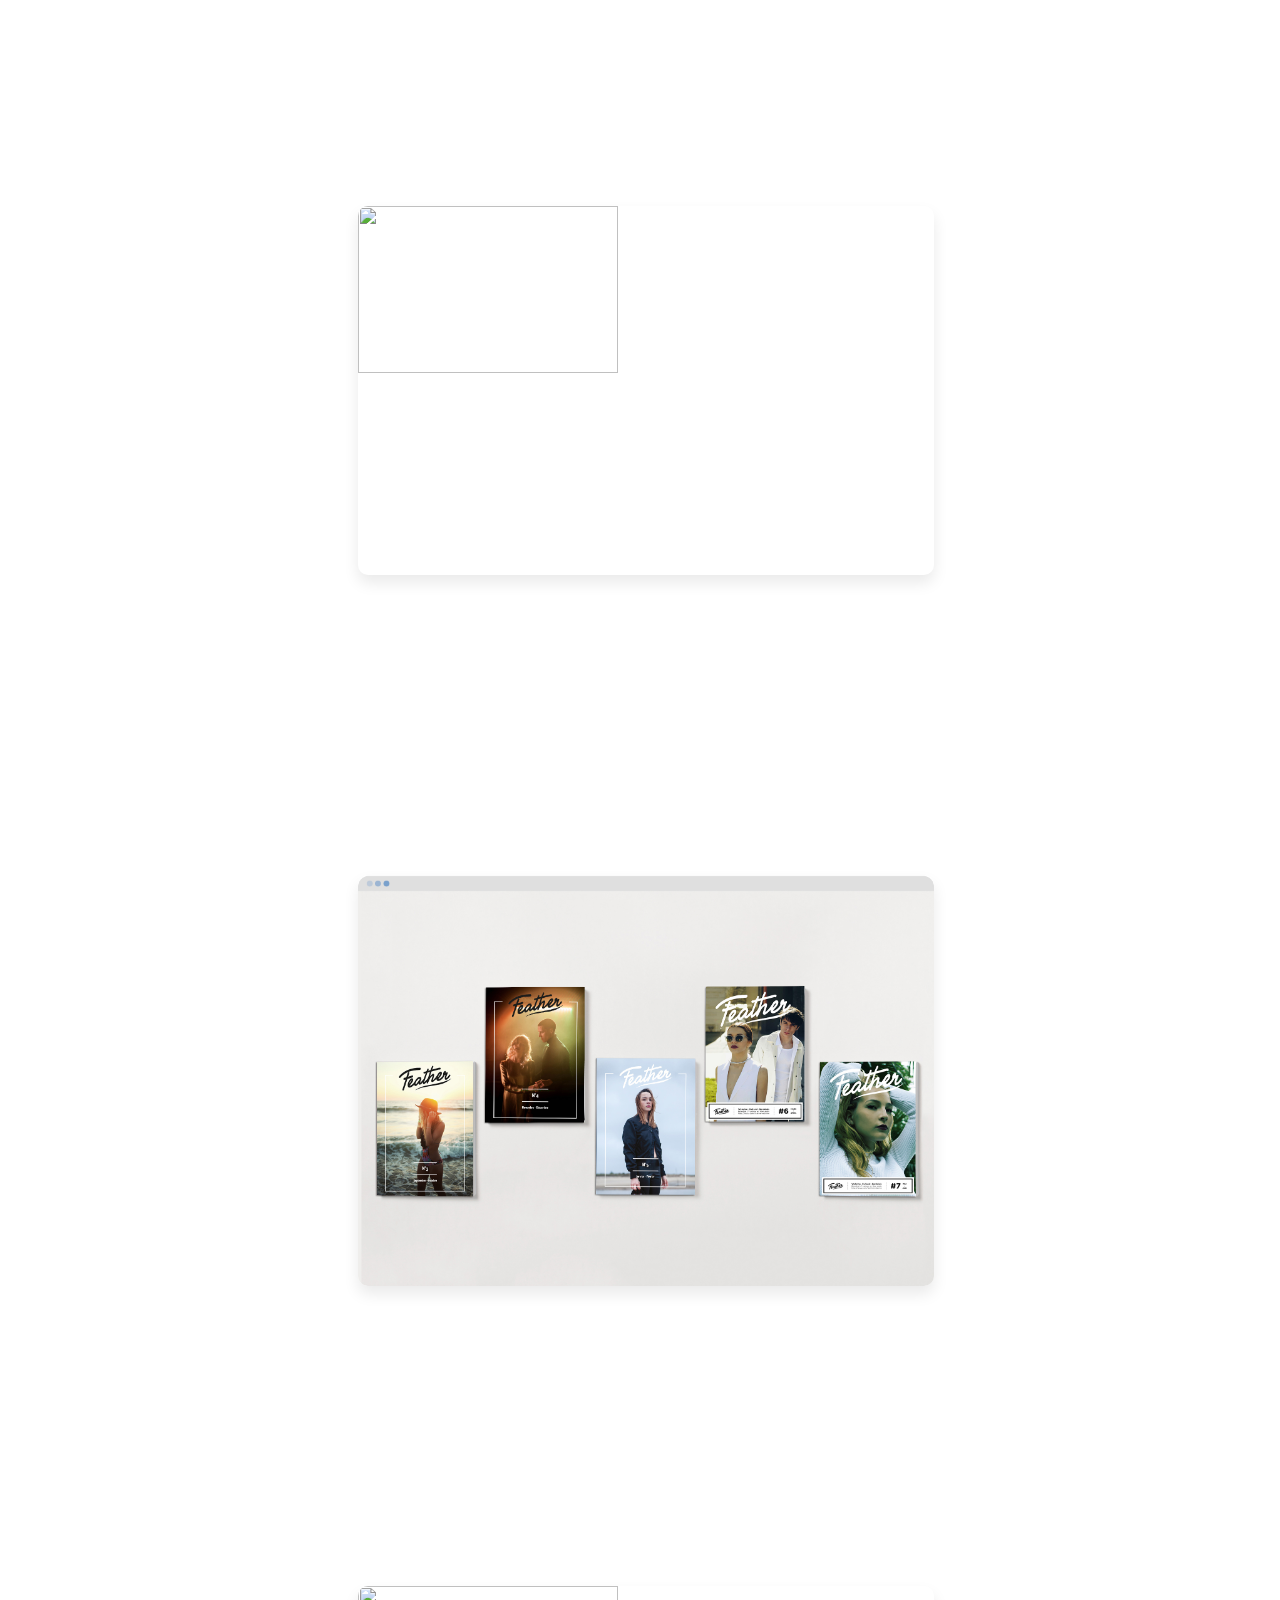
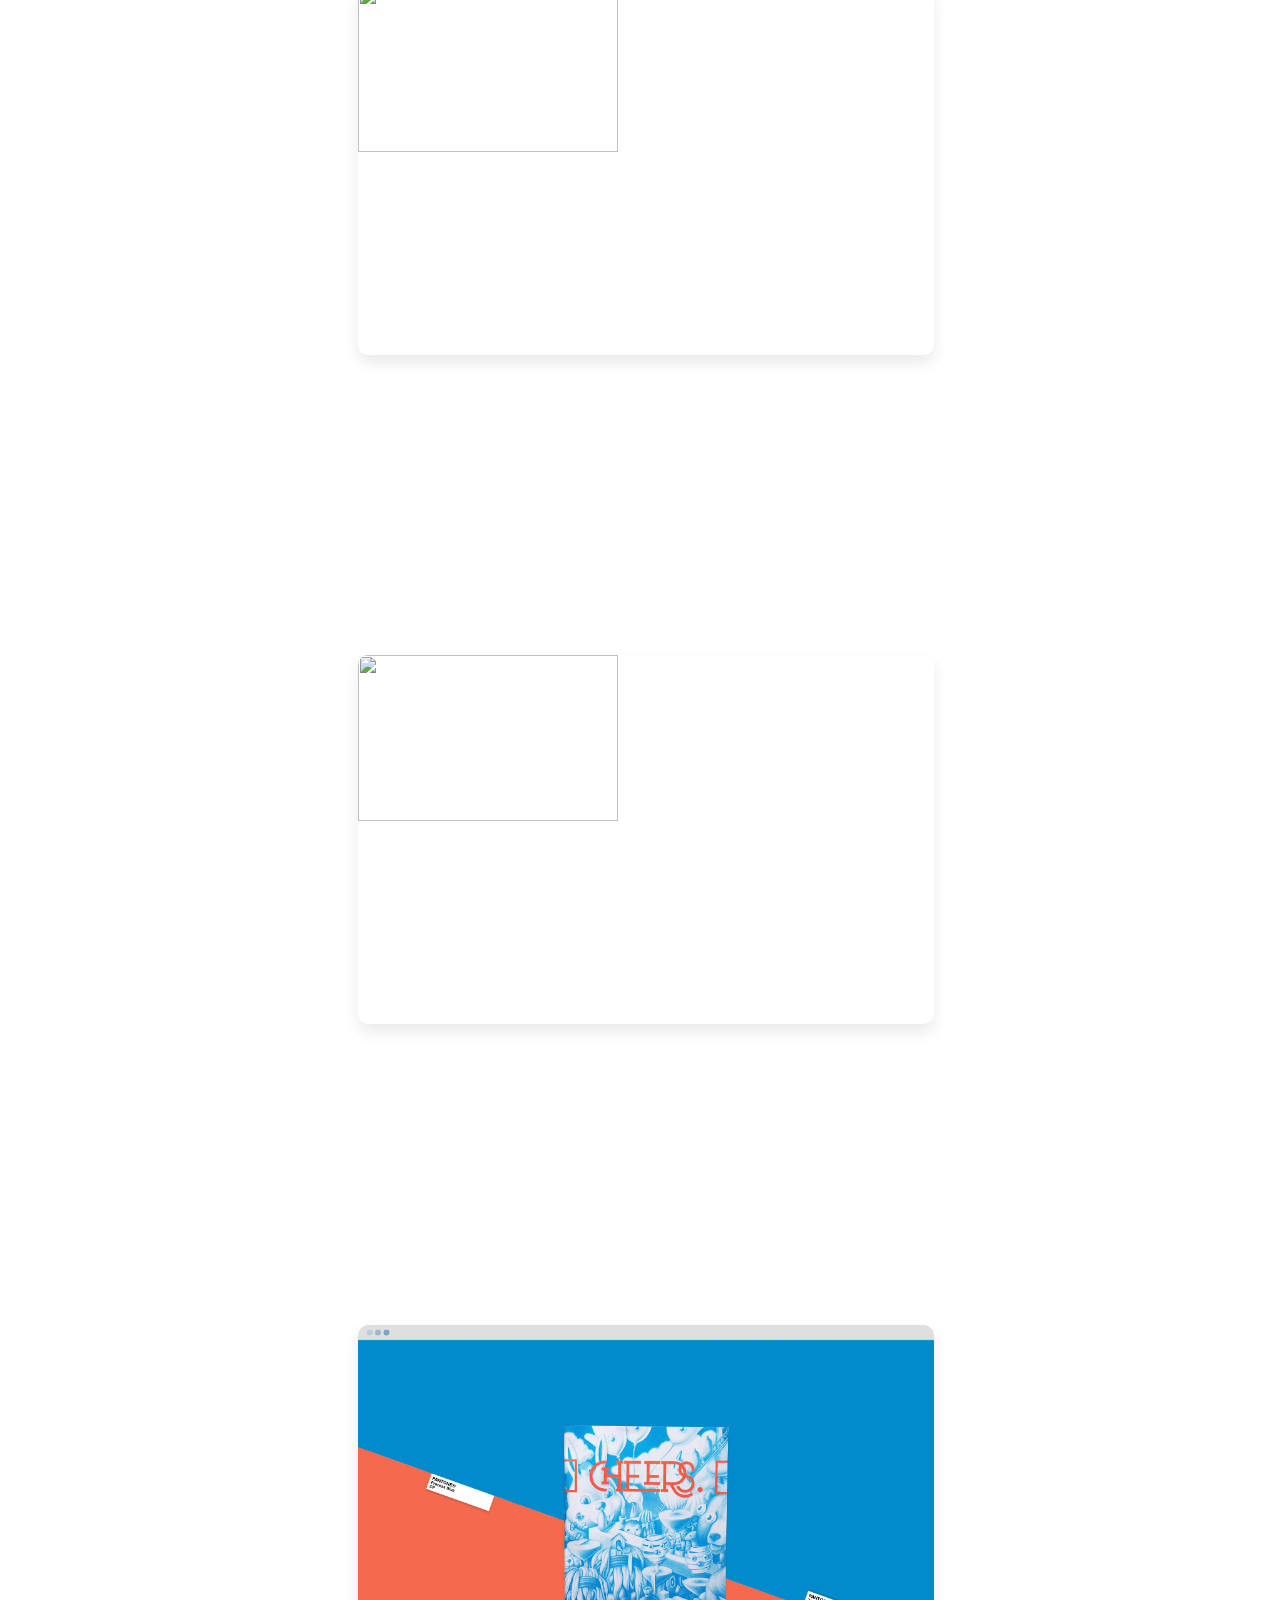
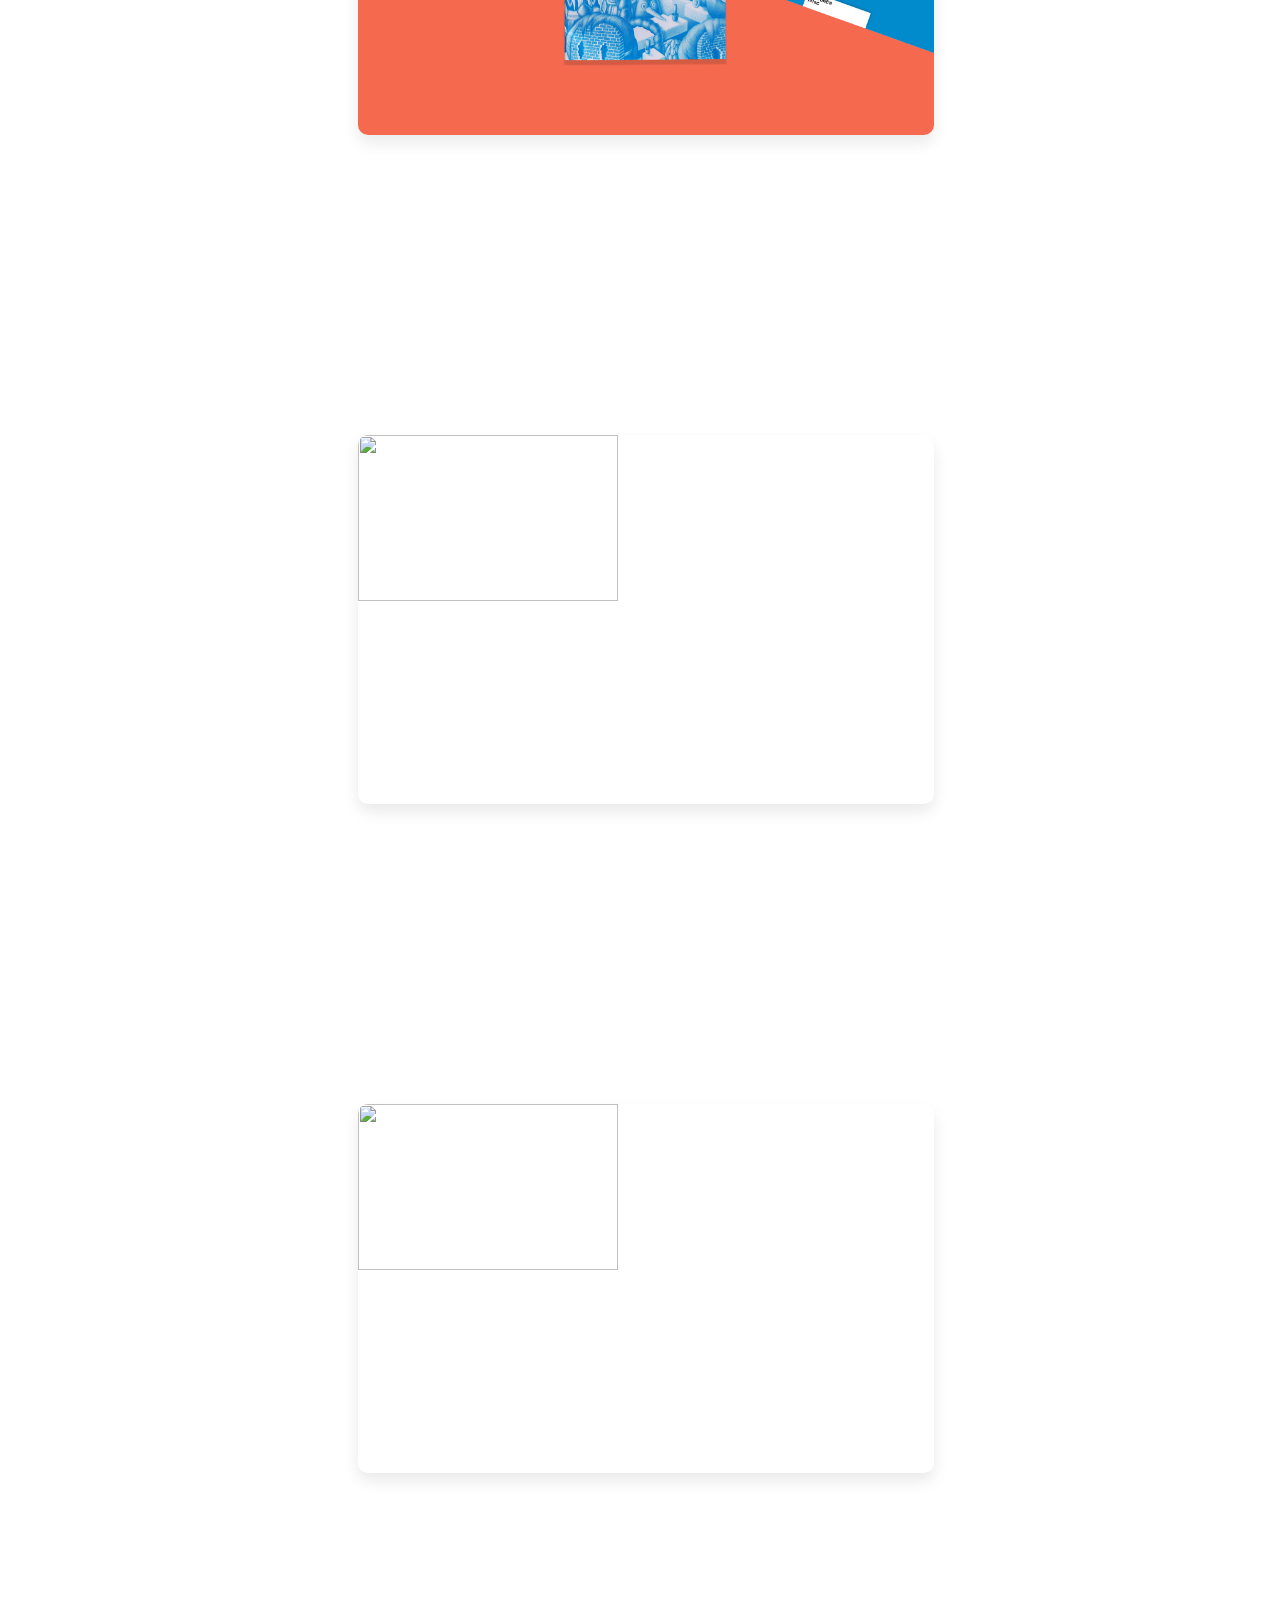
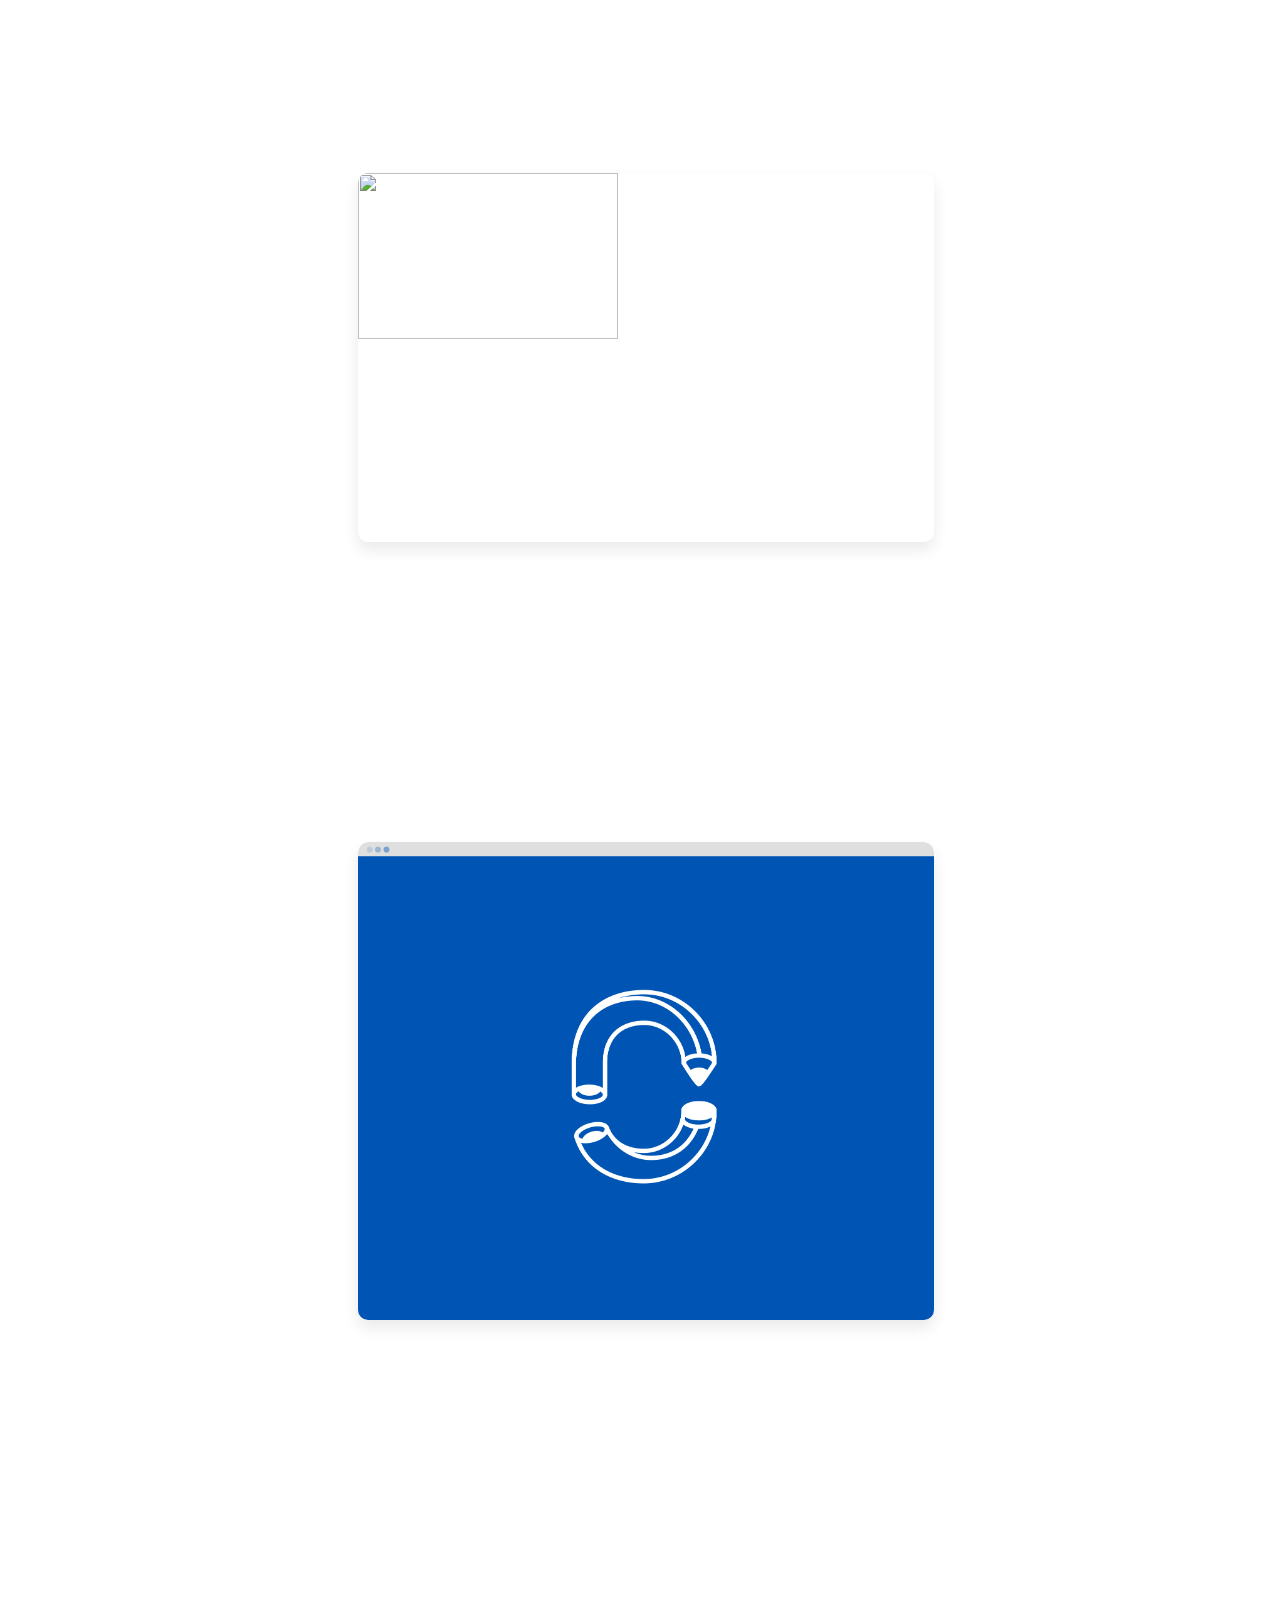
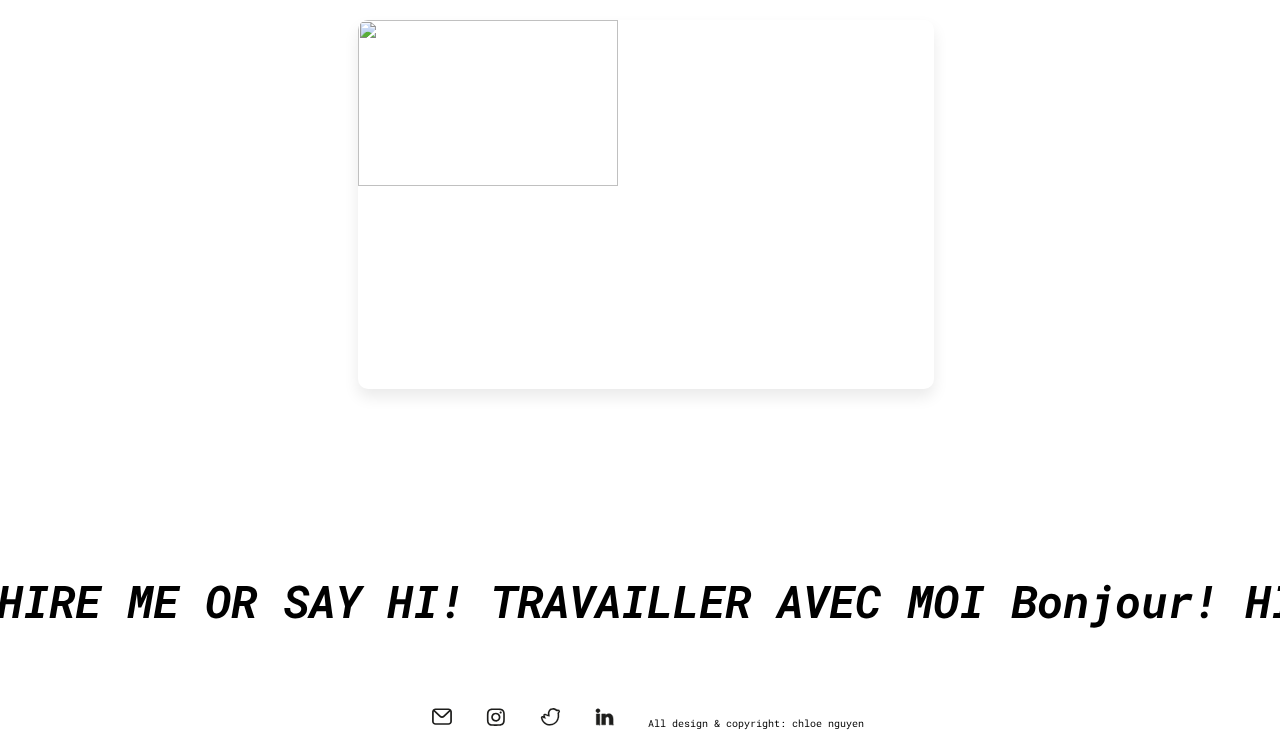
==== commit 846586f3: "Update index.html" ====
--- a/index.html
+++ b/index.html
@@ -28,7 +28,7 @@
     </div>
     <div class="intro">
       <h1 class="jeuxtexte">
-        <span class="text-hover">Bonjour! Je m'apelle Chloe,<br> je suis UI-Web designer <br>et ninja design global à Paris</span>
+        <span class="text-hover">Bonjour! Je m'appelle Chloe,<br> je suis UI-Web designer <br>et ninja design global à Paris</span>
         <span class="text-base">Hi there! I’m Chloe,<br>a creative designer<br>and Global Design ninja in Paris</span>
       </h1>
     </div>
@@ -112,33 +112,33 @@
             
             HIRE ME OR SAY 
               HI!&nbsp;TRAVAILLER AVEC MOI 
-              BONJOUR!&nbsp;HIRE ME OR SAY 
+              Bonjour!&nbsp;HIRE ME OR SAY 
               HI!&nbsp;TRAVAILLER AVEC MOI 
-              SALUT!&nbsp;HIRE ME OR SAY 
+              Bonjour!&nbsp;HIRE ME OR SAY 
               HI!&nbsp;TRAVAILLER AVEC MOI 
-              SALUT!&nbsp;HIRE ME OR SAY 
+              Bonjour!&nbsp;HIRE ME OR SAY 
               HI!&nbsp;TRAVAILLER AVEC MOI 
-              SALUT!&nbsp;HIRE ME OR SAY 
+              Bonjour!&nbsp;HIRE ME OR SAY 
               HI!&nbsp;TRAVAILLER
             AVEC MOI 
-              SALUT!&nbsp;HIRE ME OR SAY 
+              Bonjour!&nbsp;HIRE ME OR SAY 
               HI!&nbsp;TRAVAILLER AVEC MOI 
-              SALUT!&nbsp;HIRE ME OR SAY 
+              Bonjour!&nbsp;HIRE ME OR SAY 
               HI!&nbsp;TRAVAILLER AVEC MOI 
-              SALUT!&nbsp;HIRE ME OR SAY 
+              Bonjour!&nbsp;HIRE ME OR SAY 
               HI!&nbsp;TRAVAILLER AVEC MOI 
-              SALUT!&nbsp;HIRE ME OR SAY 
+              Bonjour!&nbsp;HIRE ME OR SAY 
               HI!&nbsp;TRAVAILLER AVEC MOI 
-              SALUT!&nbsp;HIRE
+              Bonjour!&nbsp;HIRE
             ME OR SAY 
               HI!&nbsp;TRAVAILLER AVEC MOI 
-              SALUT!&nbsp;HIRE ME OR SAY 
+              Bonjour!&nbsp;HIRE ME OR SAY 
               HI!&nbsp;TRAVAILLER AVEC MOI 
-              SALUT!&nbsp;HIRE ME OR SAY 
+              Bonjour!&nbsp;HIRE ME OR SAY 
               HI!&nbsp;TRAVAILLER AVEC MOI 
-              SALUT!&nbsp;HIRE ME OR SAY 
+              Bonjour!&nbsp;HIRE ME OR SAY 
               HI!&nbsp;TRAVAILLER AVEC MOI 
-              SALUT!
+              Bonjour!
           
           </p>
       </a>
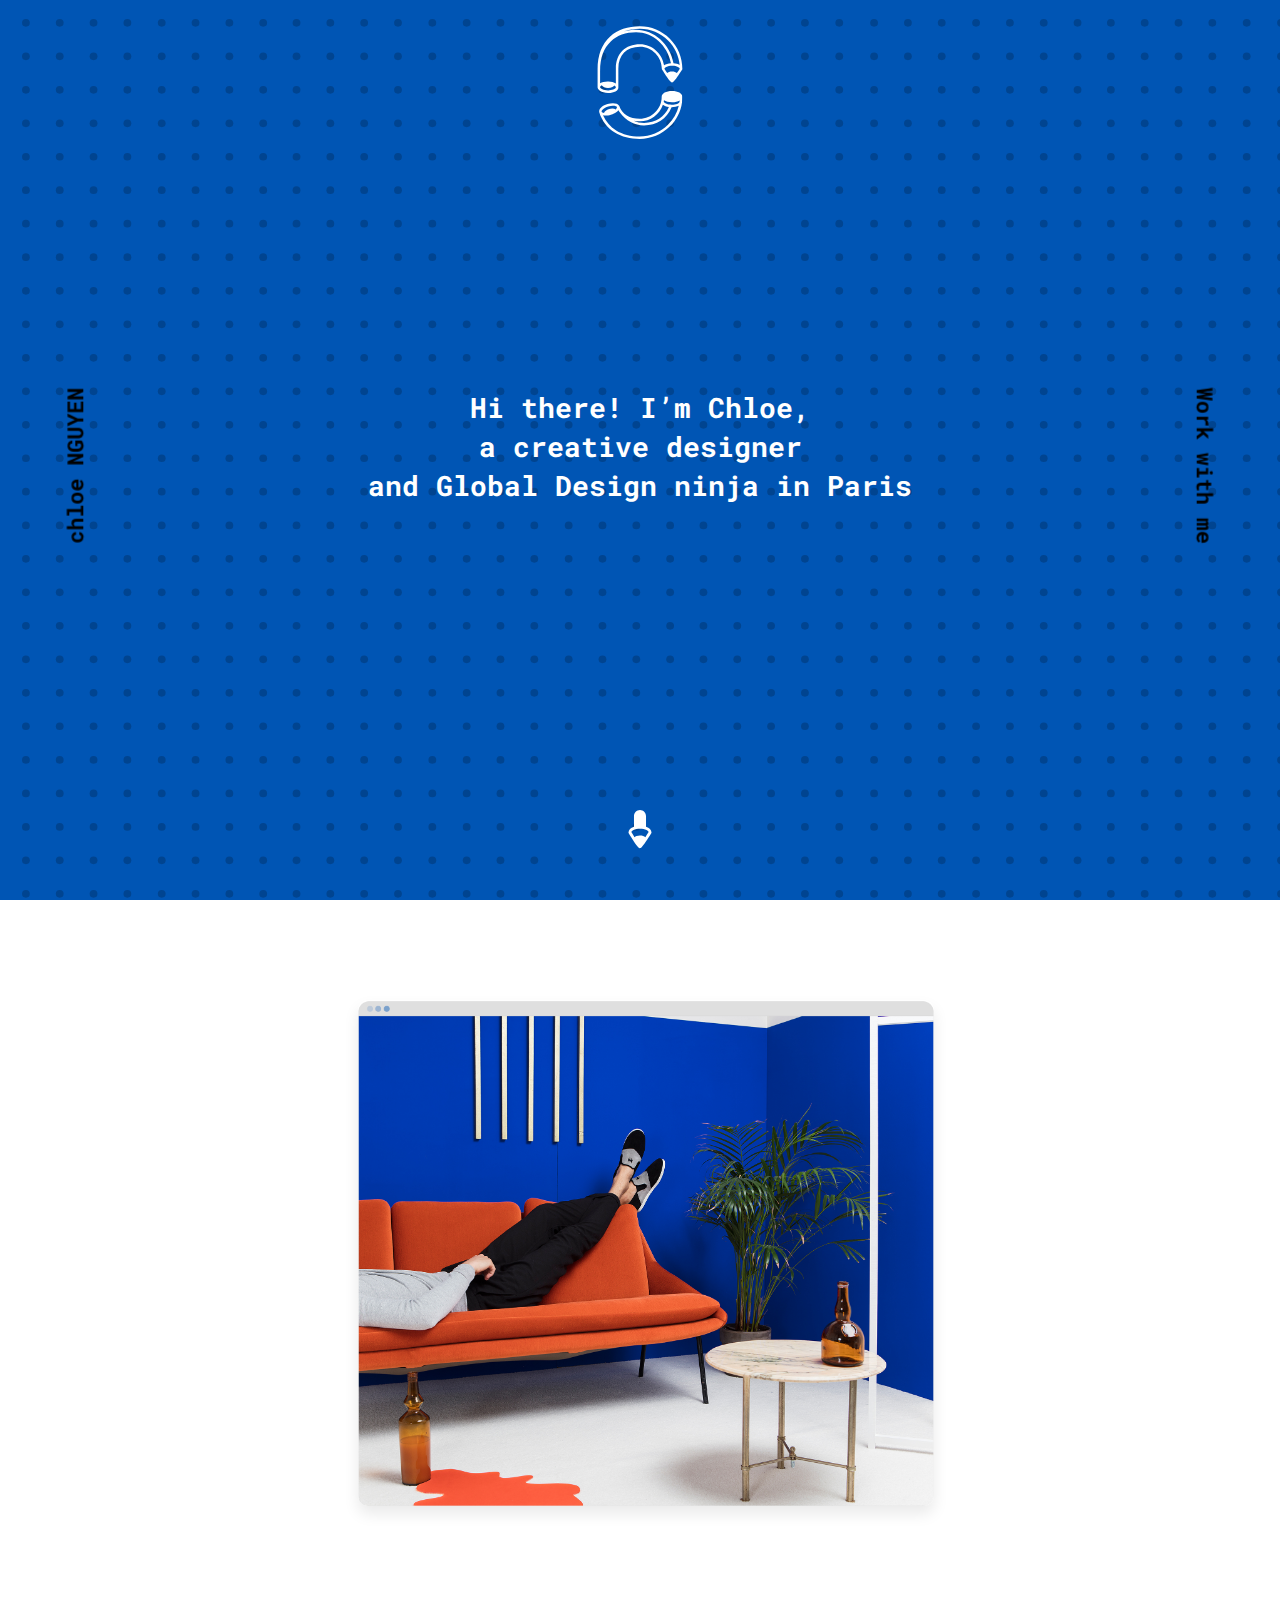
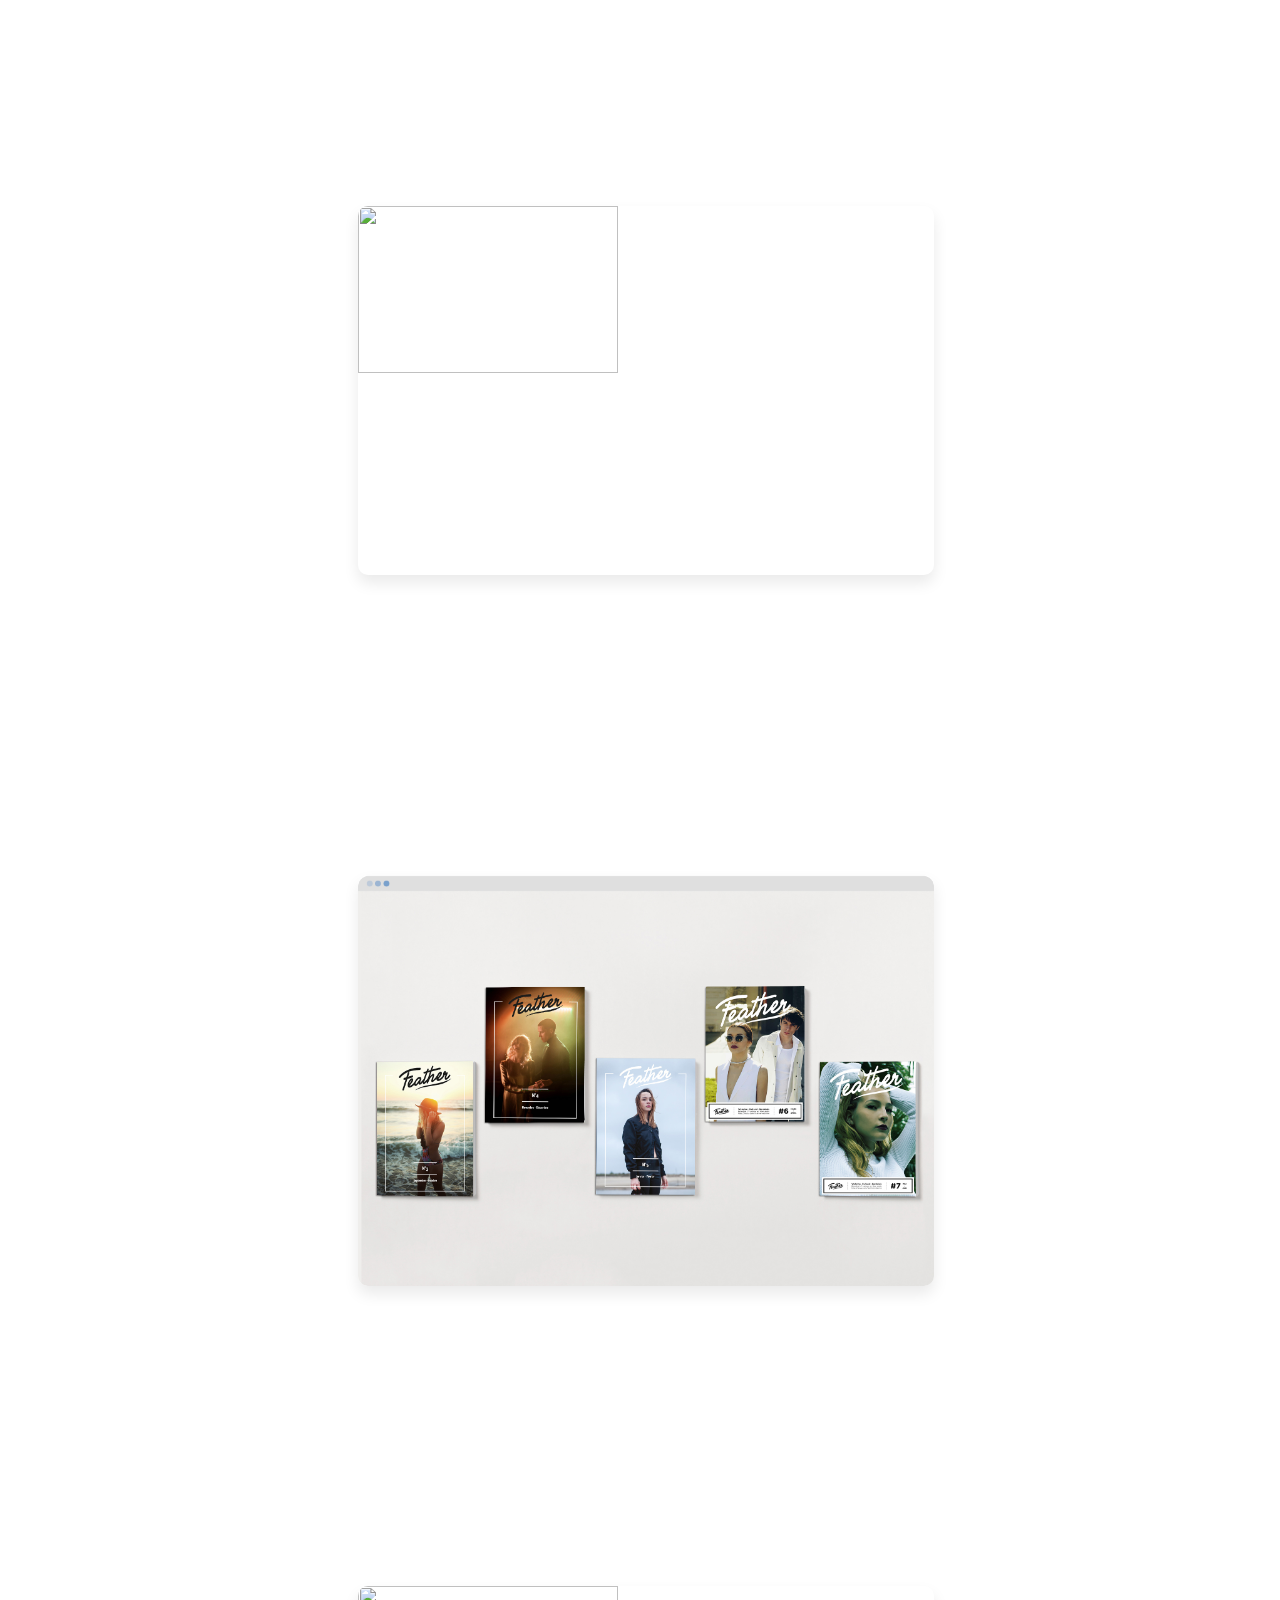
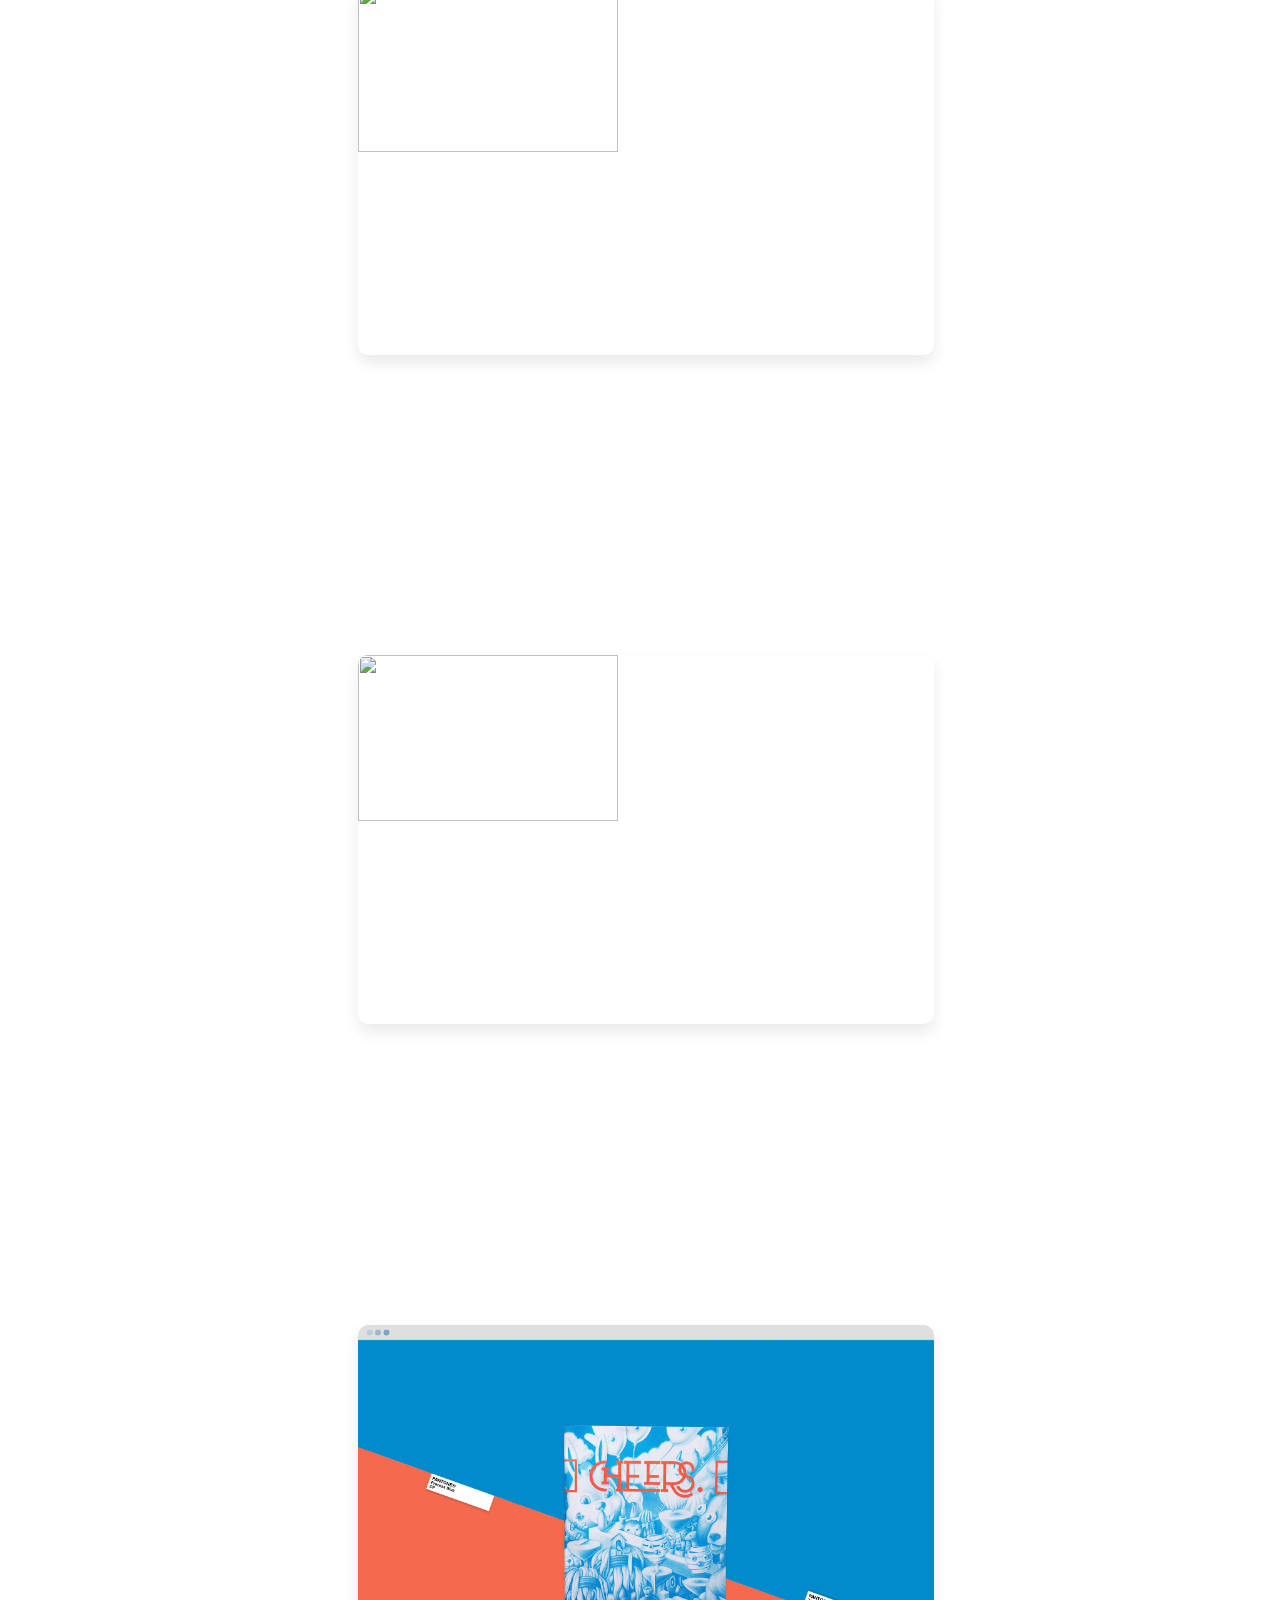
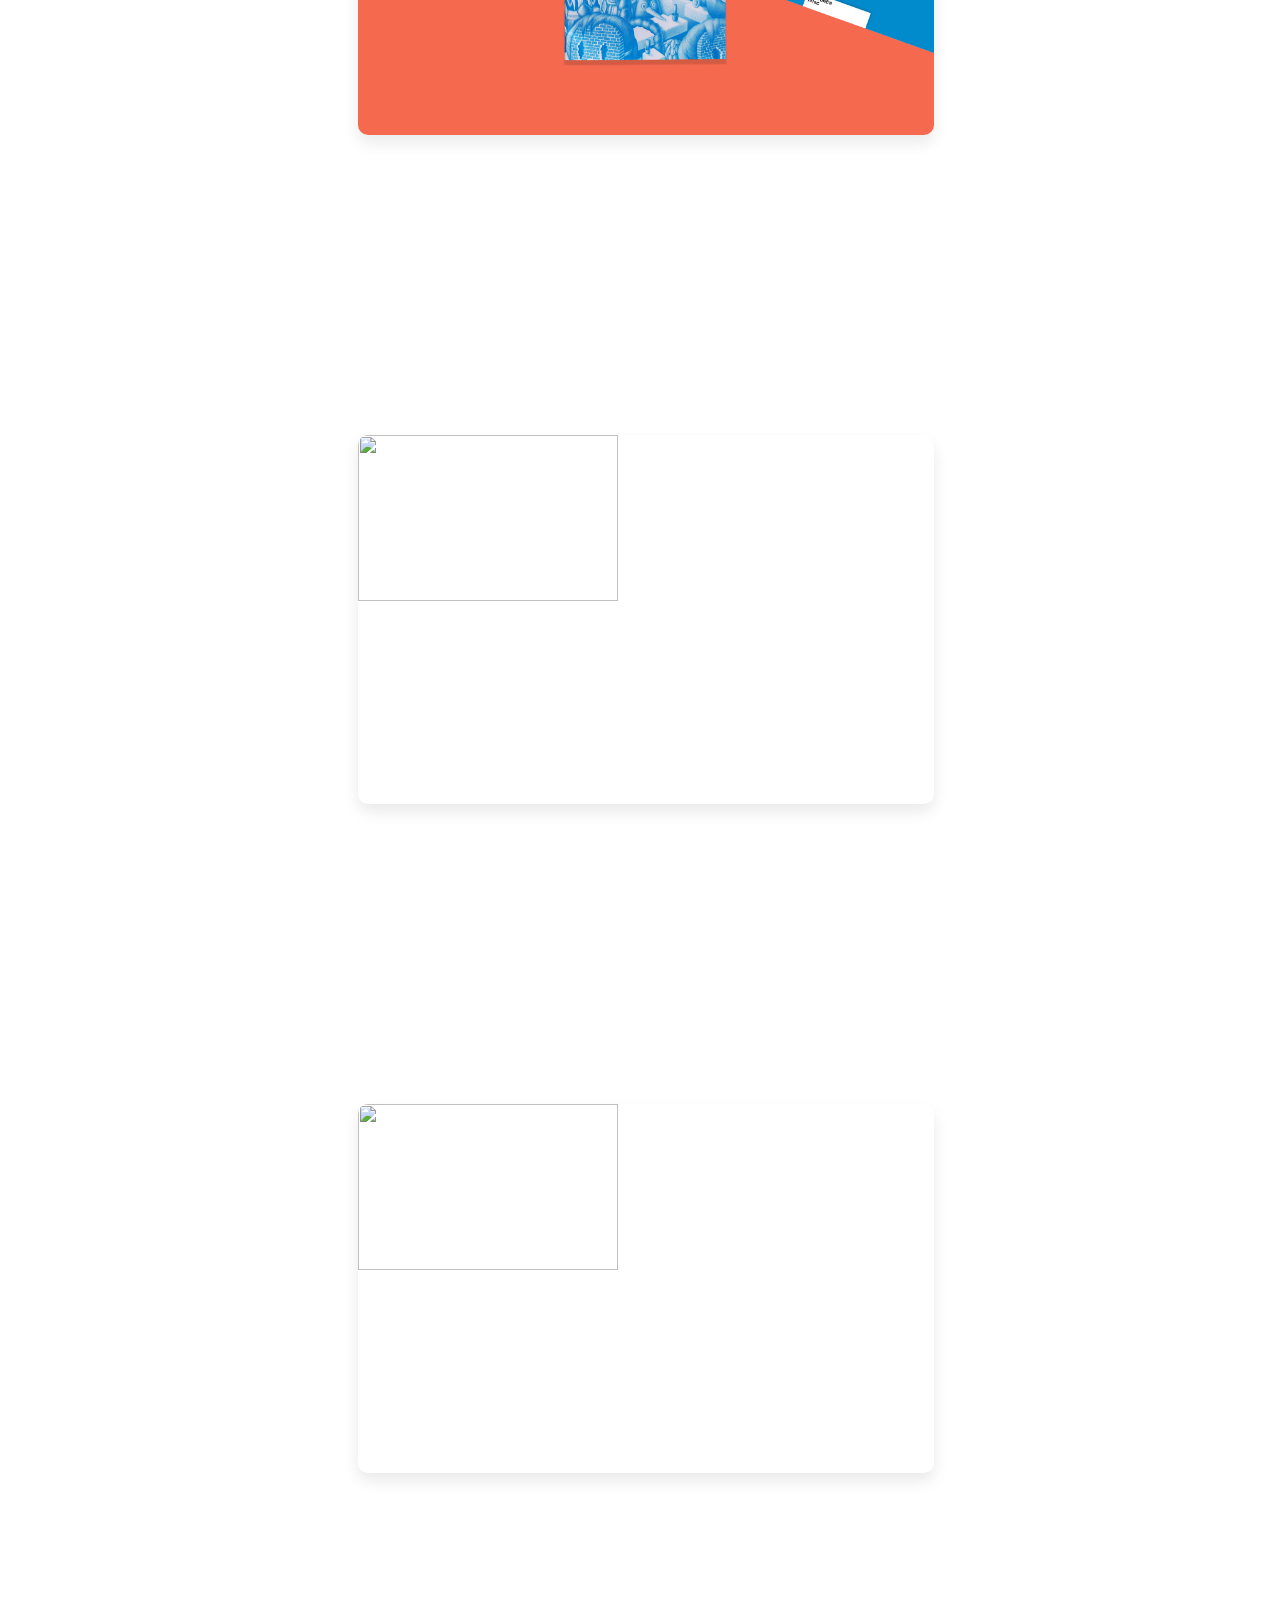
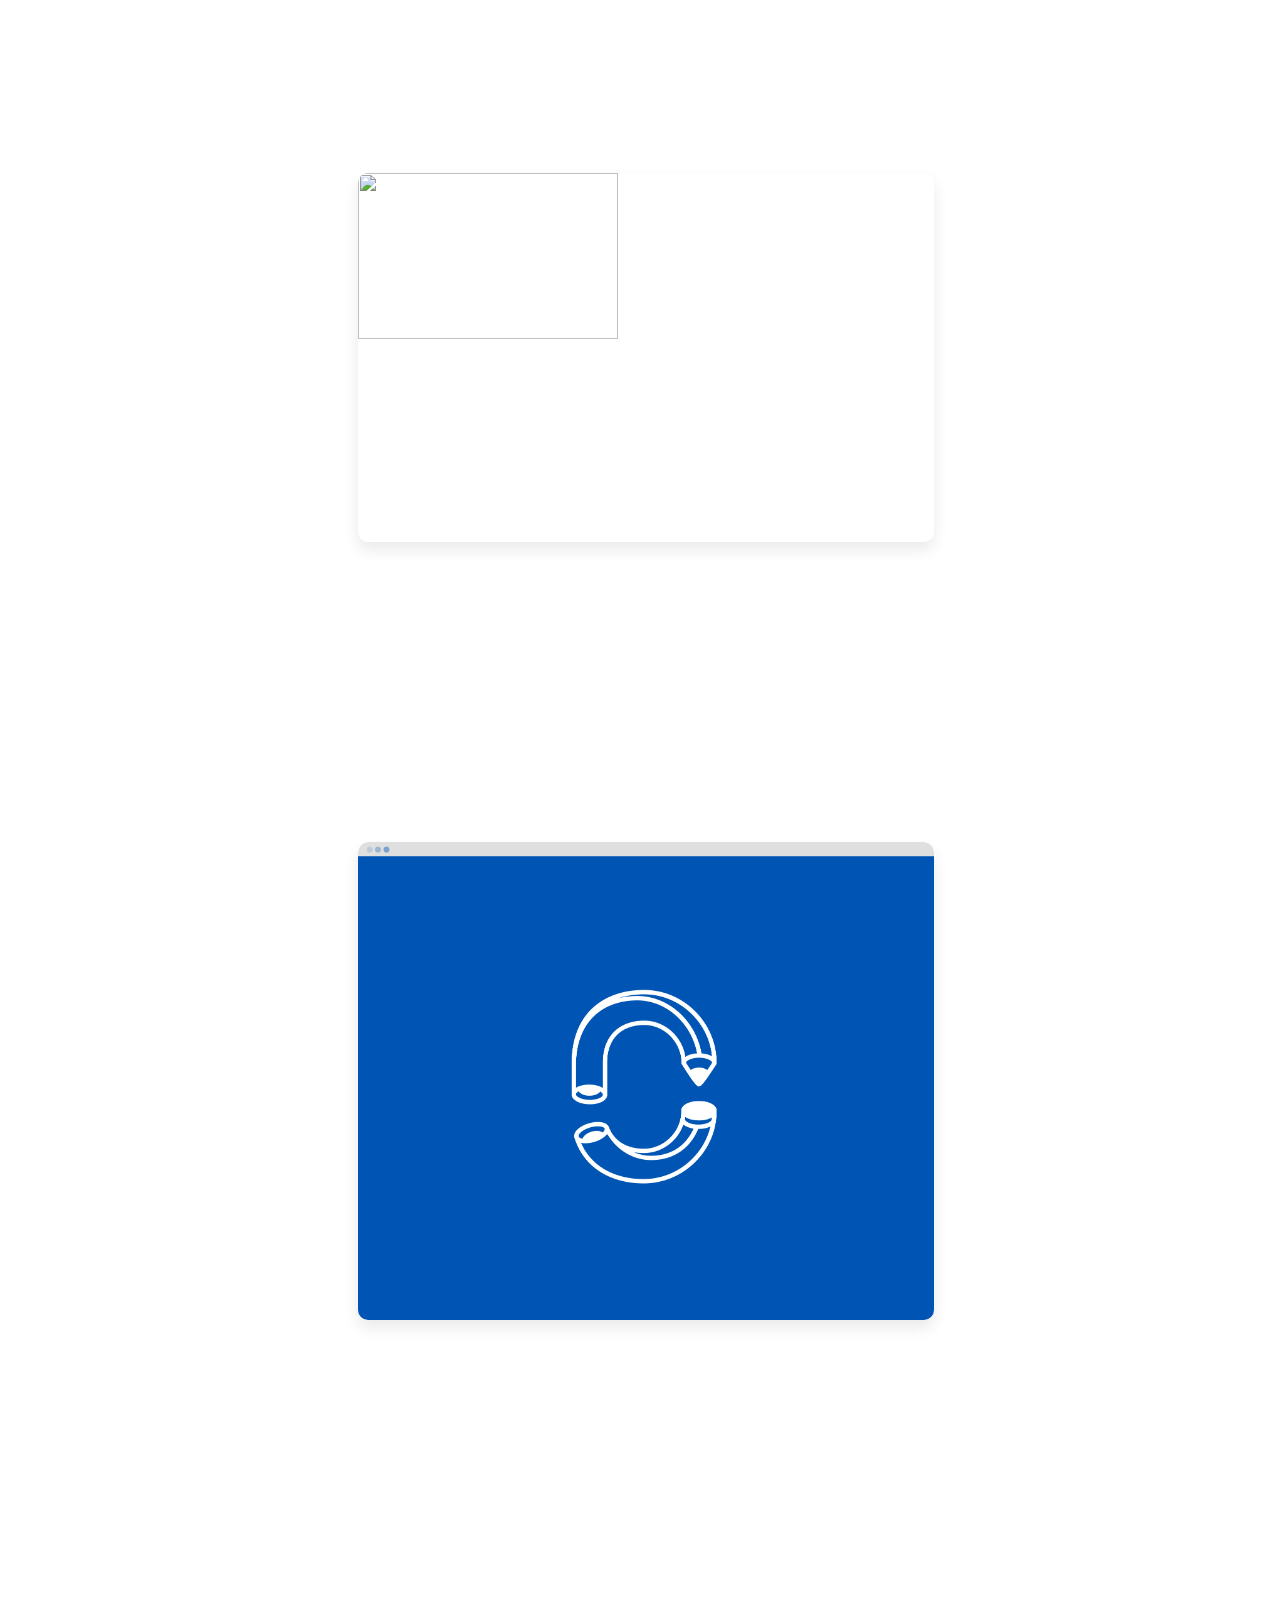
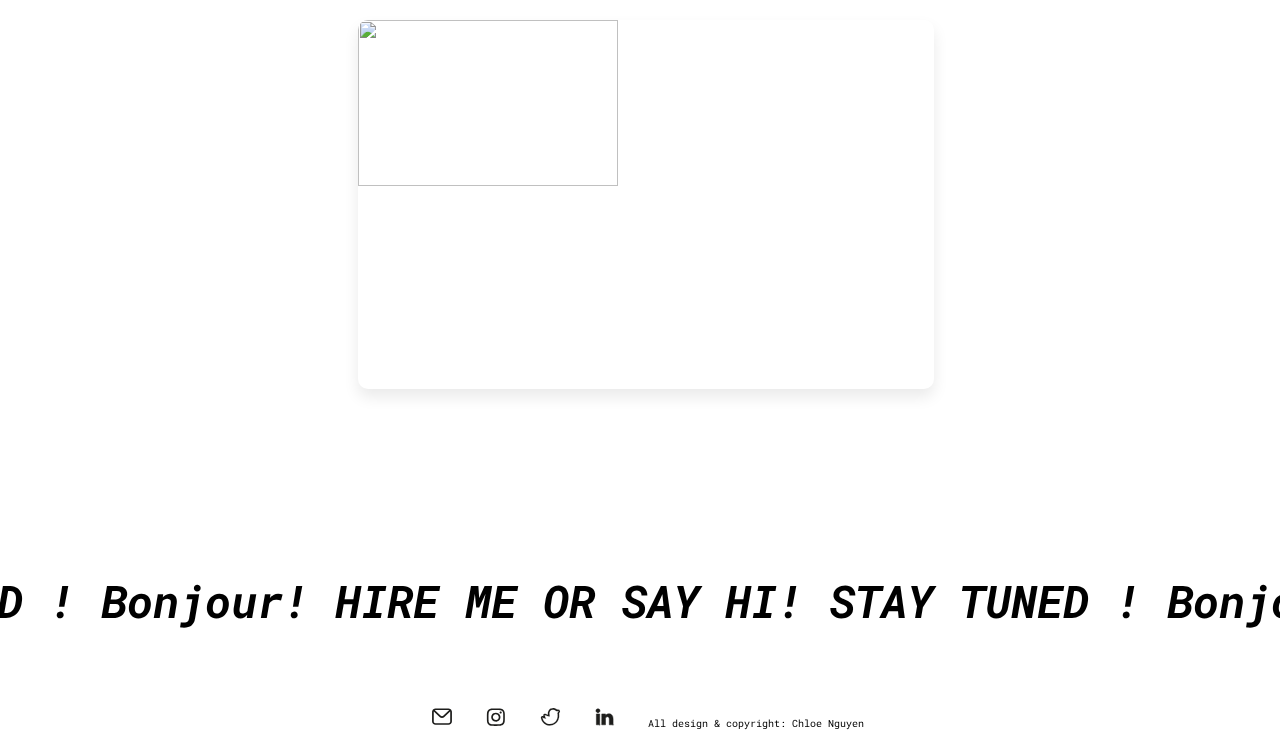
==== commit d88ddff8: "Update index.html" ====
--- a/index.html
+++ b/index.html
@@ -111,33 +111,34 @@
           <p>
             
             HIRE ME OR SAY 
-              HI!&nbsp;TRAVAILLER AVEC MOI 
+              HI!&nbsp;STAY TUNED ! 
               Bonjour!&nbsp;HIRE ME OR SAY 
-              HI!&nbsp;TRAVAILLER AVEC MOI 
+              HI!&nbsp;STAY TUNED ! 
               Bonjour!&nbsp;HIRE ME OR SAY 
-              HI!&nbsp;TRAVAILLER AVEC MOI 
+              HI!&nbsp;STAY TUNED ! 
               Bonjour!&nbsp;HIRE ME OR SAY 
-              HI!&nbsp;TRAVAILLER AVEC MOI 
+              HI!&nbsp;STAY TUNED ! 
               Bonjour!&nbsp;HIRE ME OR SAY 
-              HI!&nbsp;TRAVAILLER
-            AVEC MOI 
+              HI!&nbsp;STAY 
+            TUNED !
+          
               Bonjour!&nbsp;HIRE ME OR SAY 
-              HI!&nbsp;TRAVAILLER AVEC MOI 
+              HI!&nbsp;STAY TUNED ! 
               Bonjour!&nbsp;HIRE ME OR SAY 
-              HI!&nbsp;TRAVAILLER AVEC MOI 
+              HI!&nbsp;STAY TUNED ! 
               Bonjour!&nbsp;HIRE ME OR SAY 
-              HI!&nbsp;TRAVAILLER AVEC MOI 
+              HI!&nbsp;STAY TUNED ! 
               Bonjour!&nbsp;HIRE ME OR SAY 
-              HI!&nbsp;TRAVAILLER AVEC MOI 
+              HI!&nbsp;STAY TUNED ! 
               Bonjour!&nbsp;HIRE
             ME OR SAY 
-              HI!&nbsp;TRAVAILLER AVEC MOI 
+              HI!&nbsp;STAY TUNED ! 
               Bonjour!&nbsp;HIRE ME OR SAY 
-              HI!&nbsp;TRAVAILLER AVEC MOI 
+              HI!&nbsp;STAY TUNED ! 
               Bonjour!&nbsp;HIRE ME OR SAY 
-              HI!&nbsp;TRAVAILLER AVEC MOI 
+              HI!&nbsp;STAY TUNED ! 
               Bonjour!&nbsp;HIRE ME OR SAY 
-              HI!&nbsp;TRAVAILLER AVEC MOI 
+              HI!&nbsp;STAY TUNED ! 
               Bonjour!
           
           </p>
@@ -151,7 +152,7 @@
         <li><a class="hfooter" href="https://www.linkedin.com/in/chloe-nguyen1910/"><img src="img/linkedin.svg"></a></li>
         <li>
           <p class="copyright">
-            All design & copyright: chloe nguyen
+            All design & copyright: Chloe Nguyen
           </p>
         </li>
       </ul>
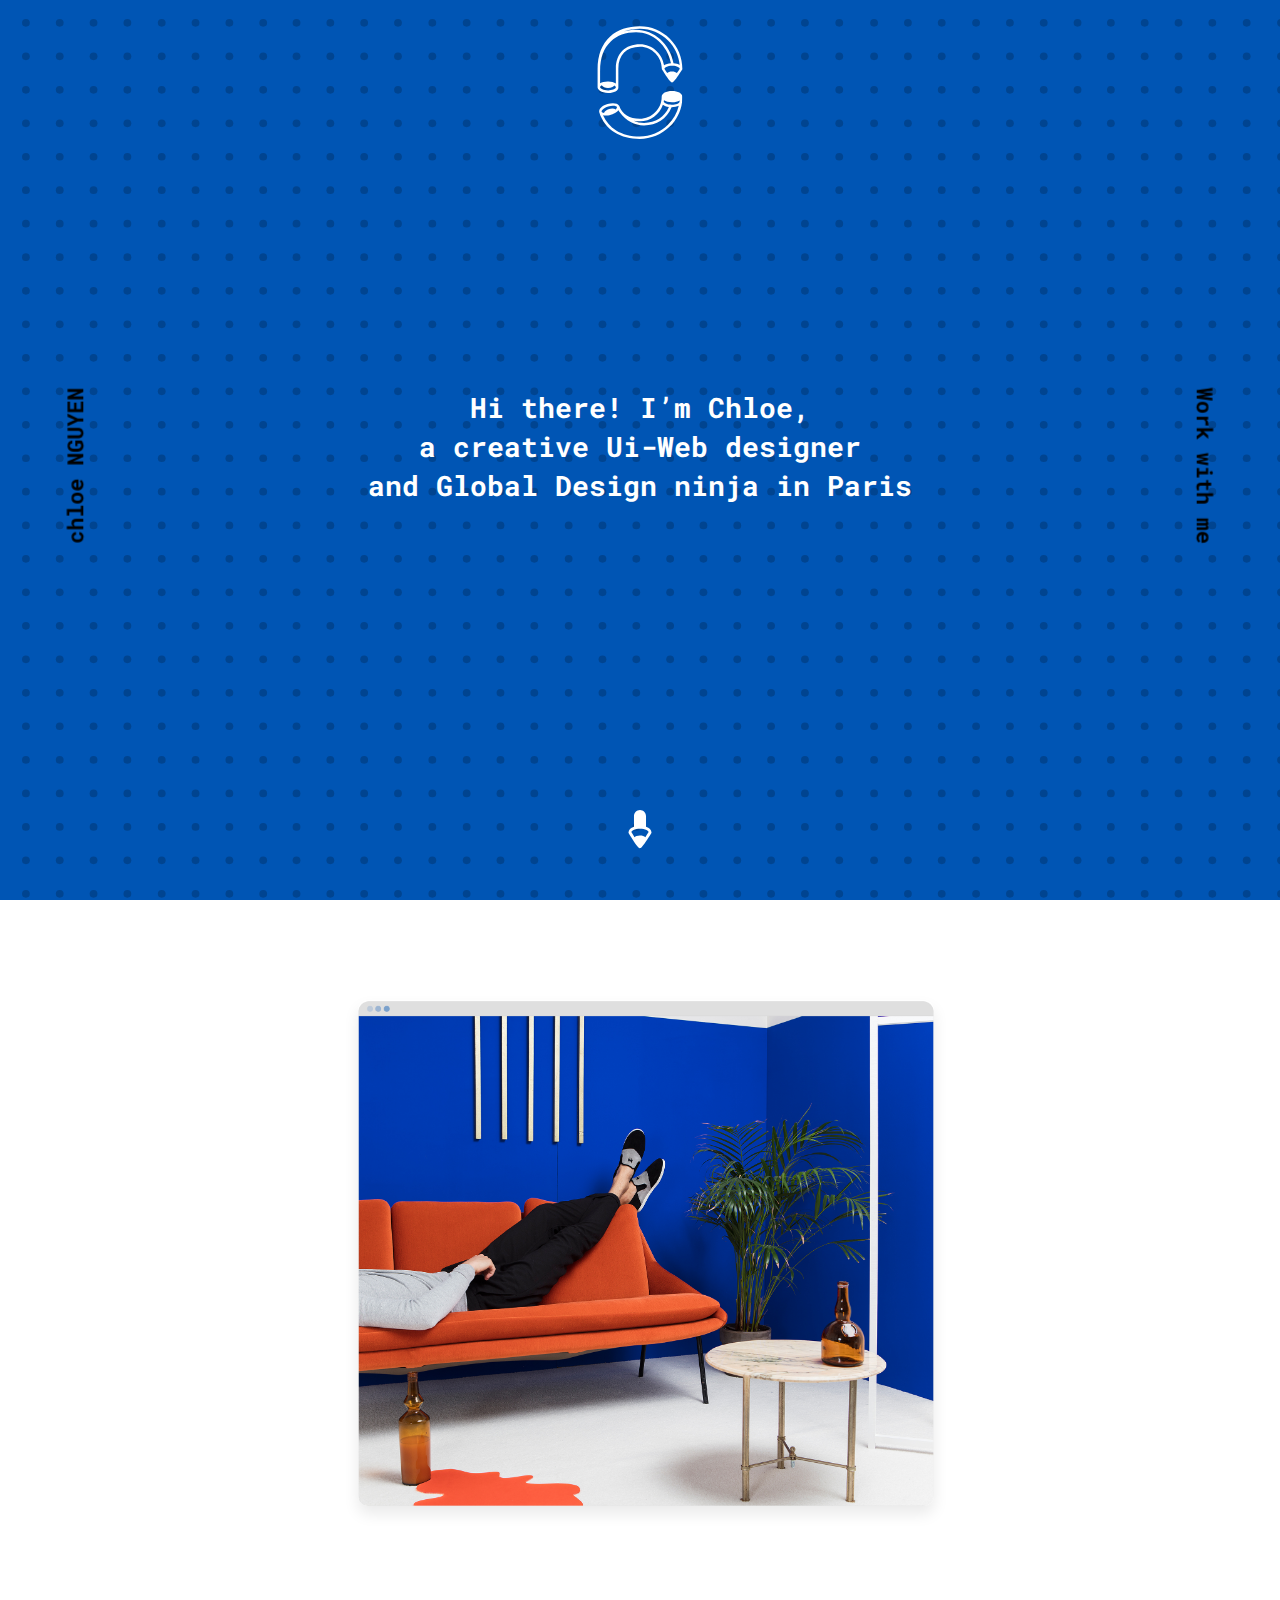
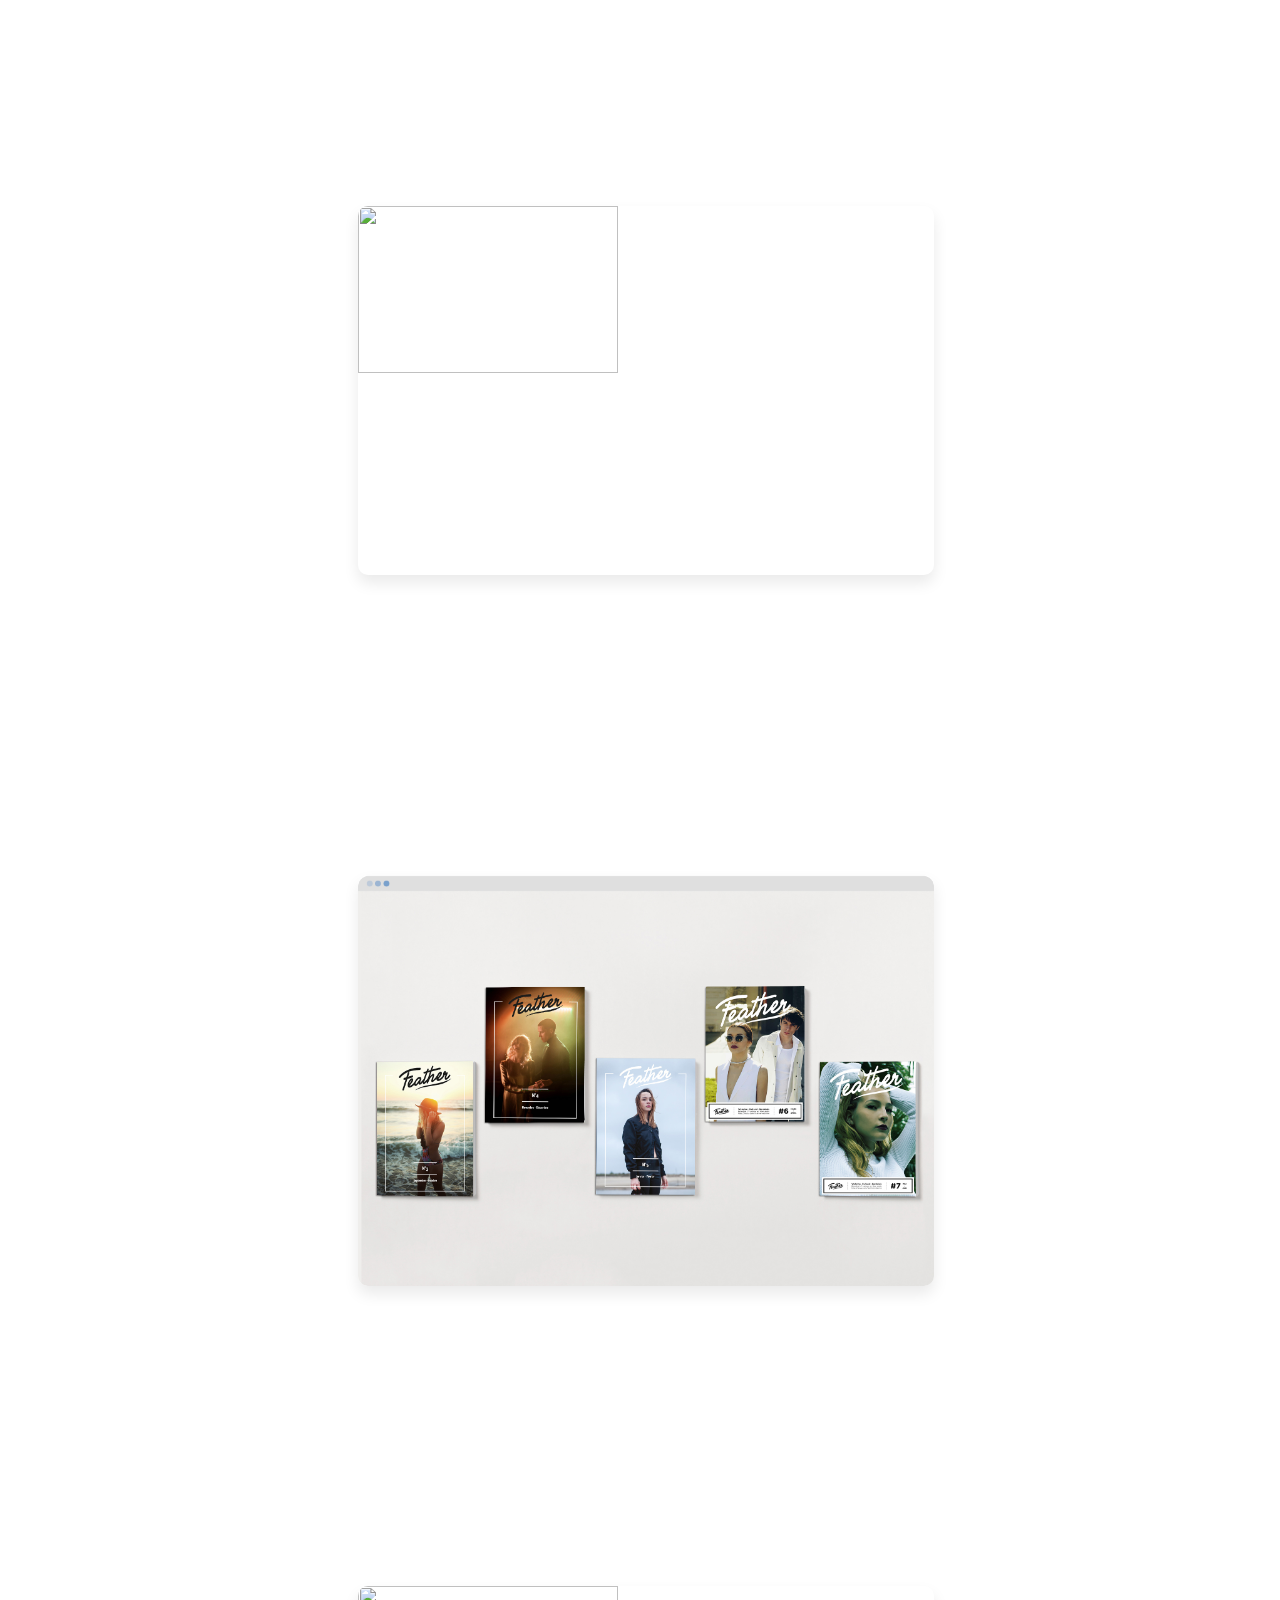
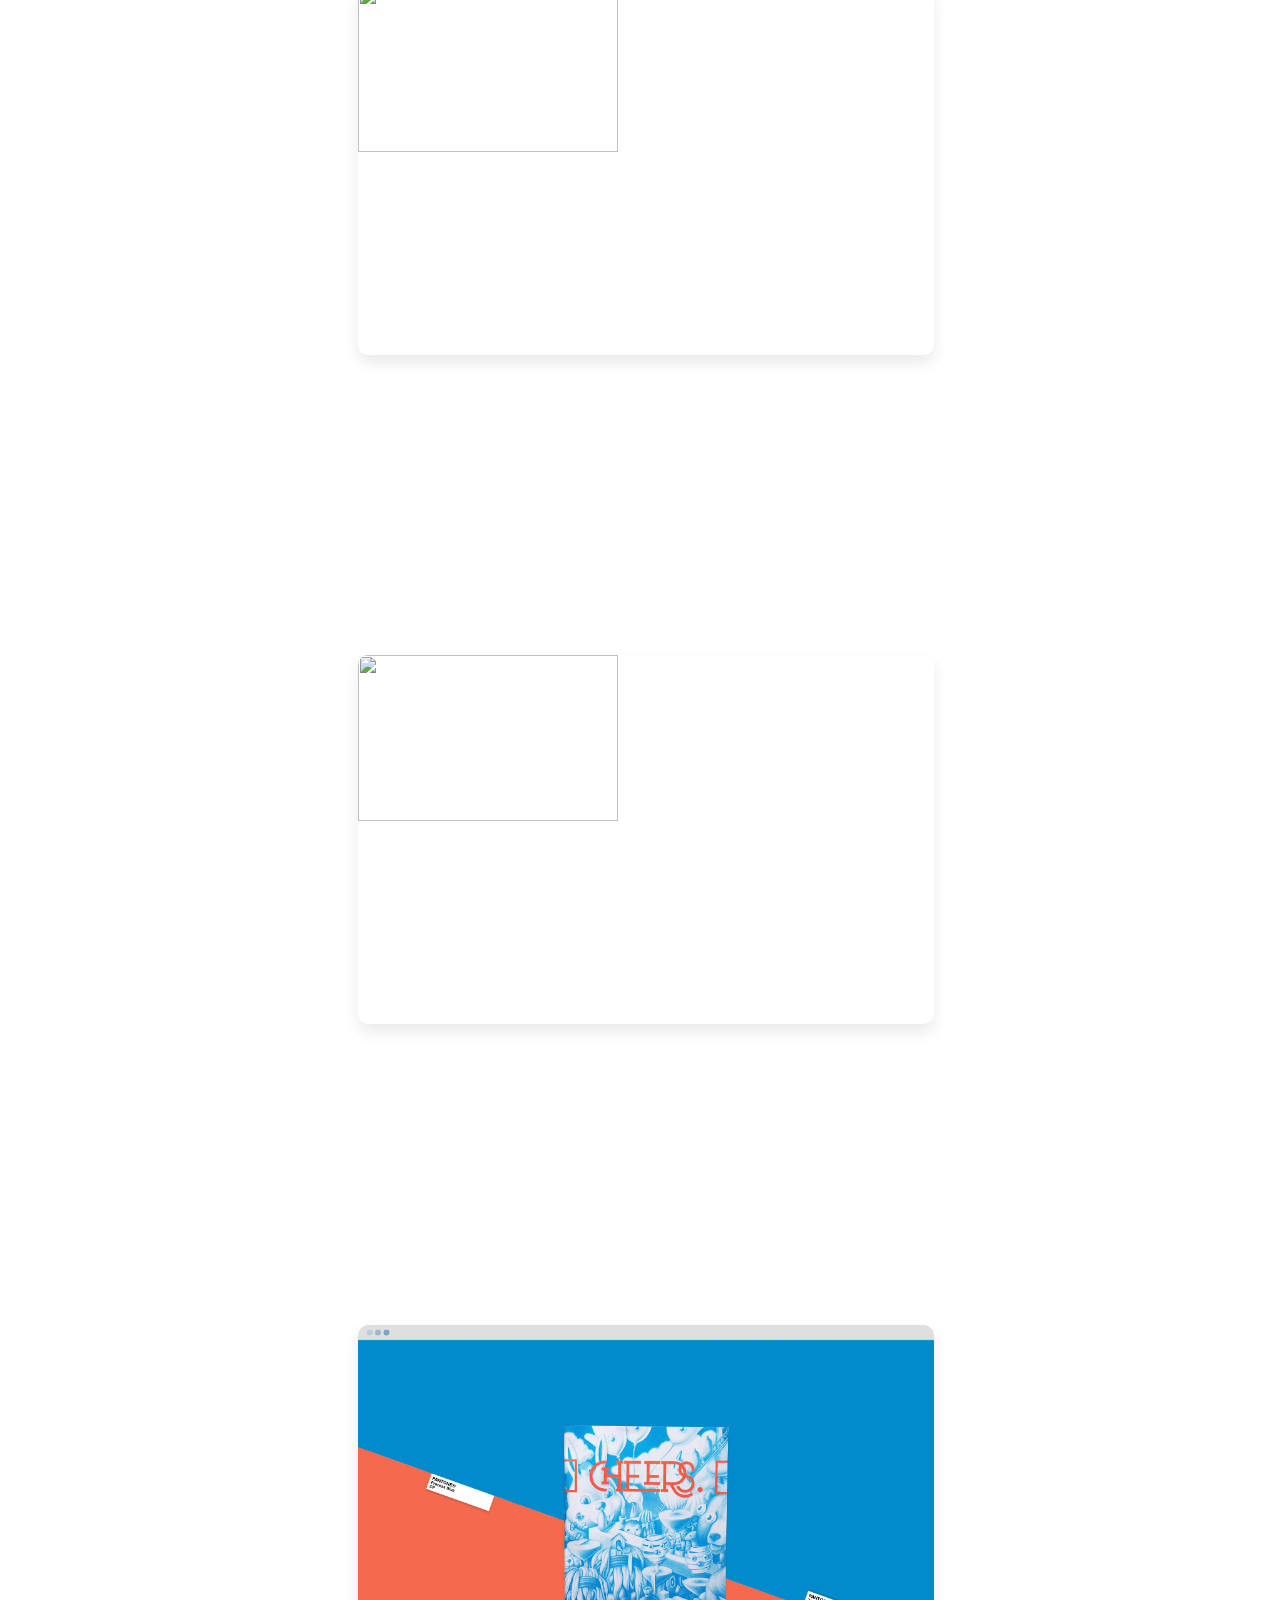
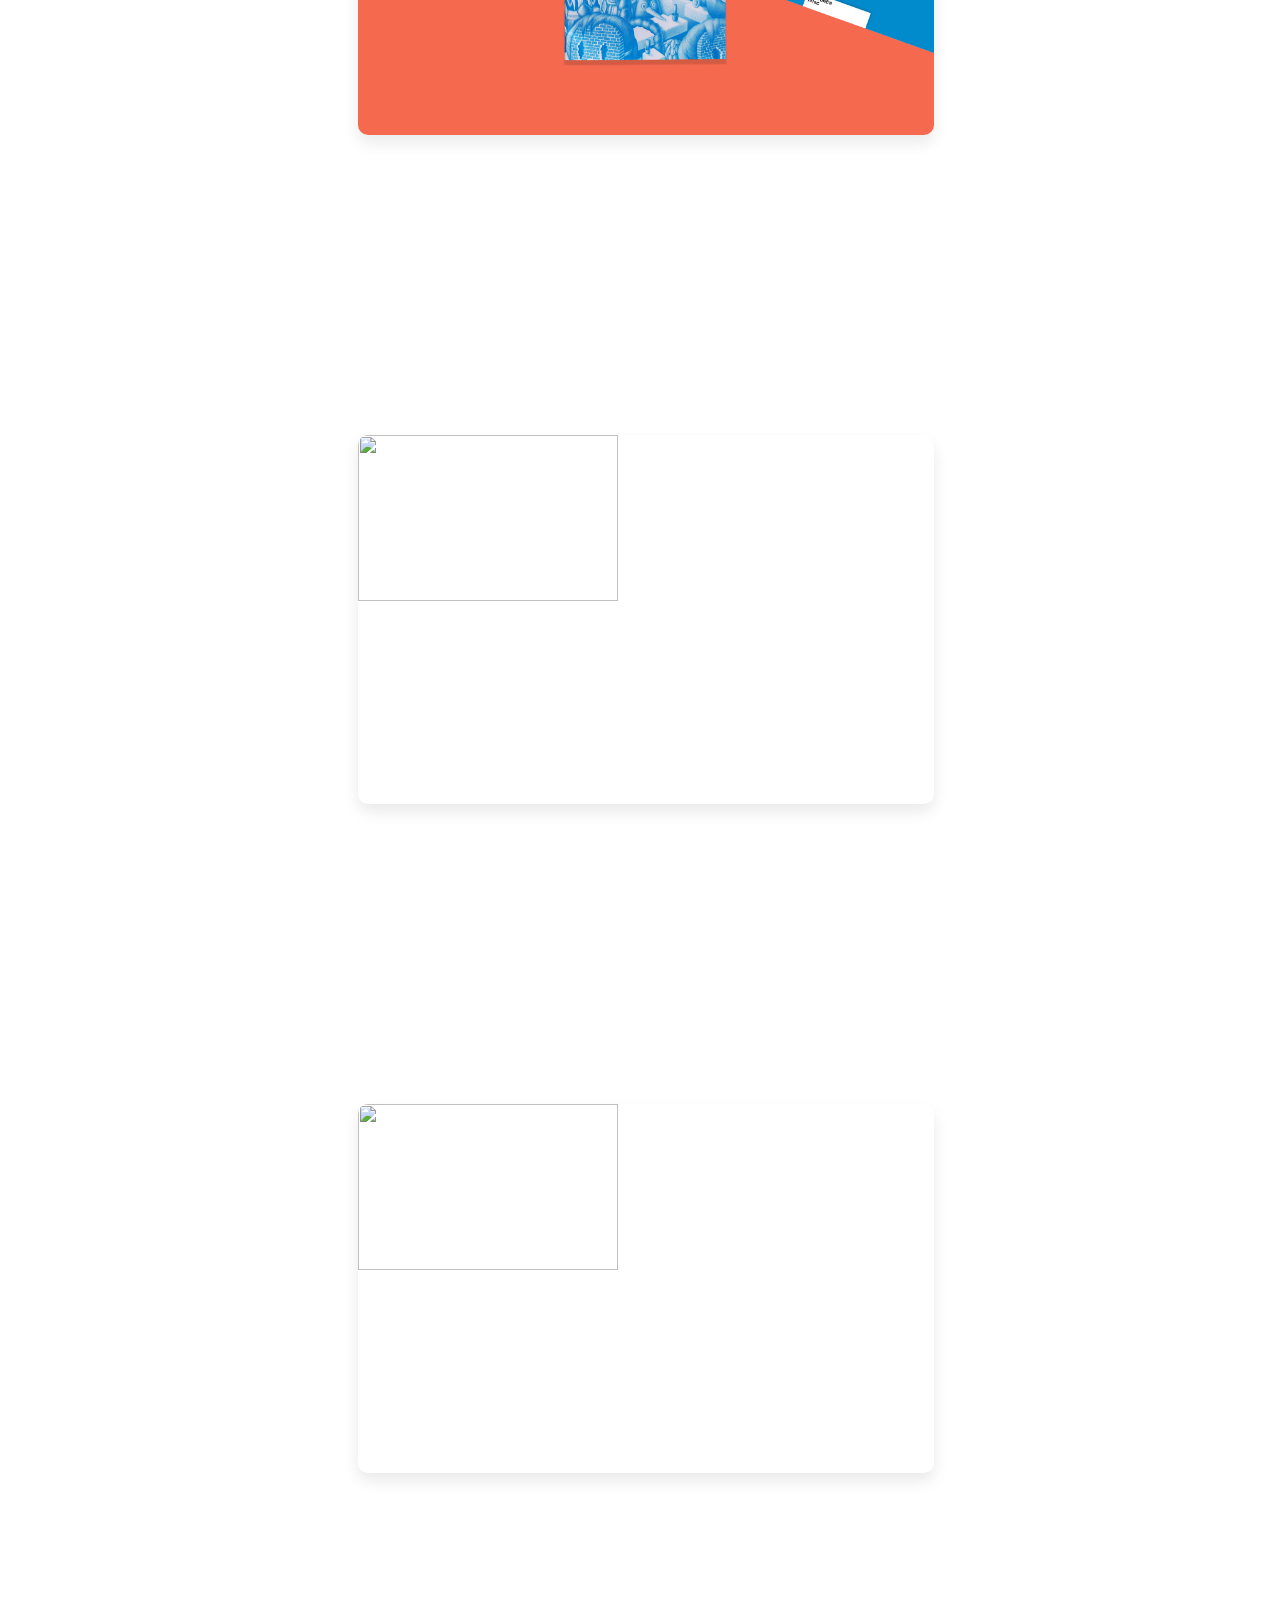
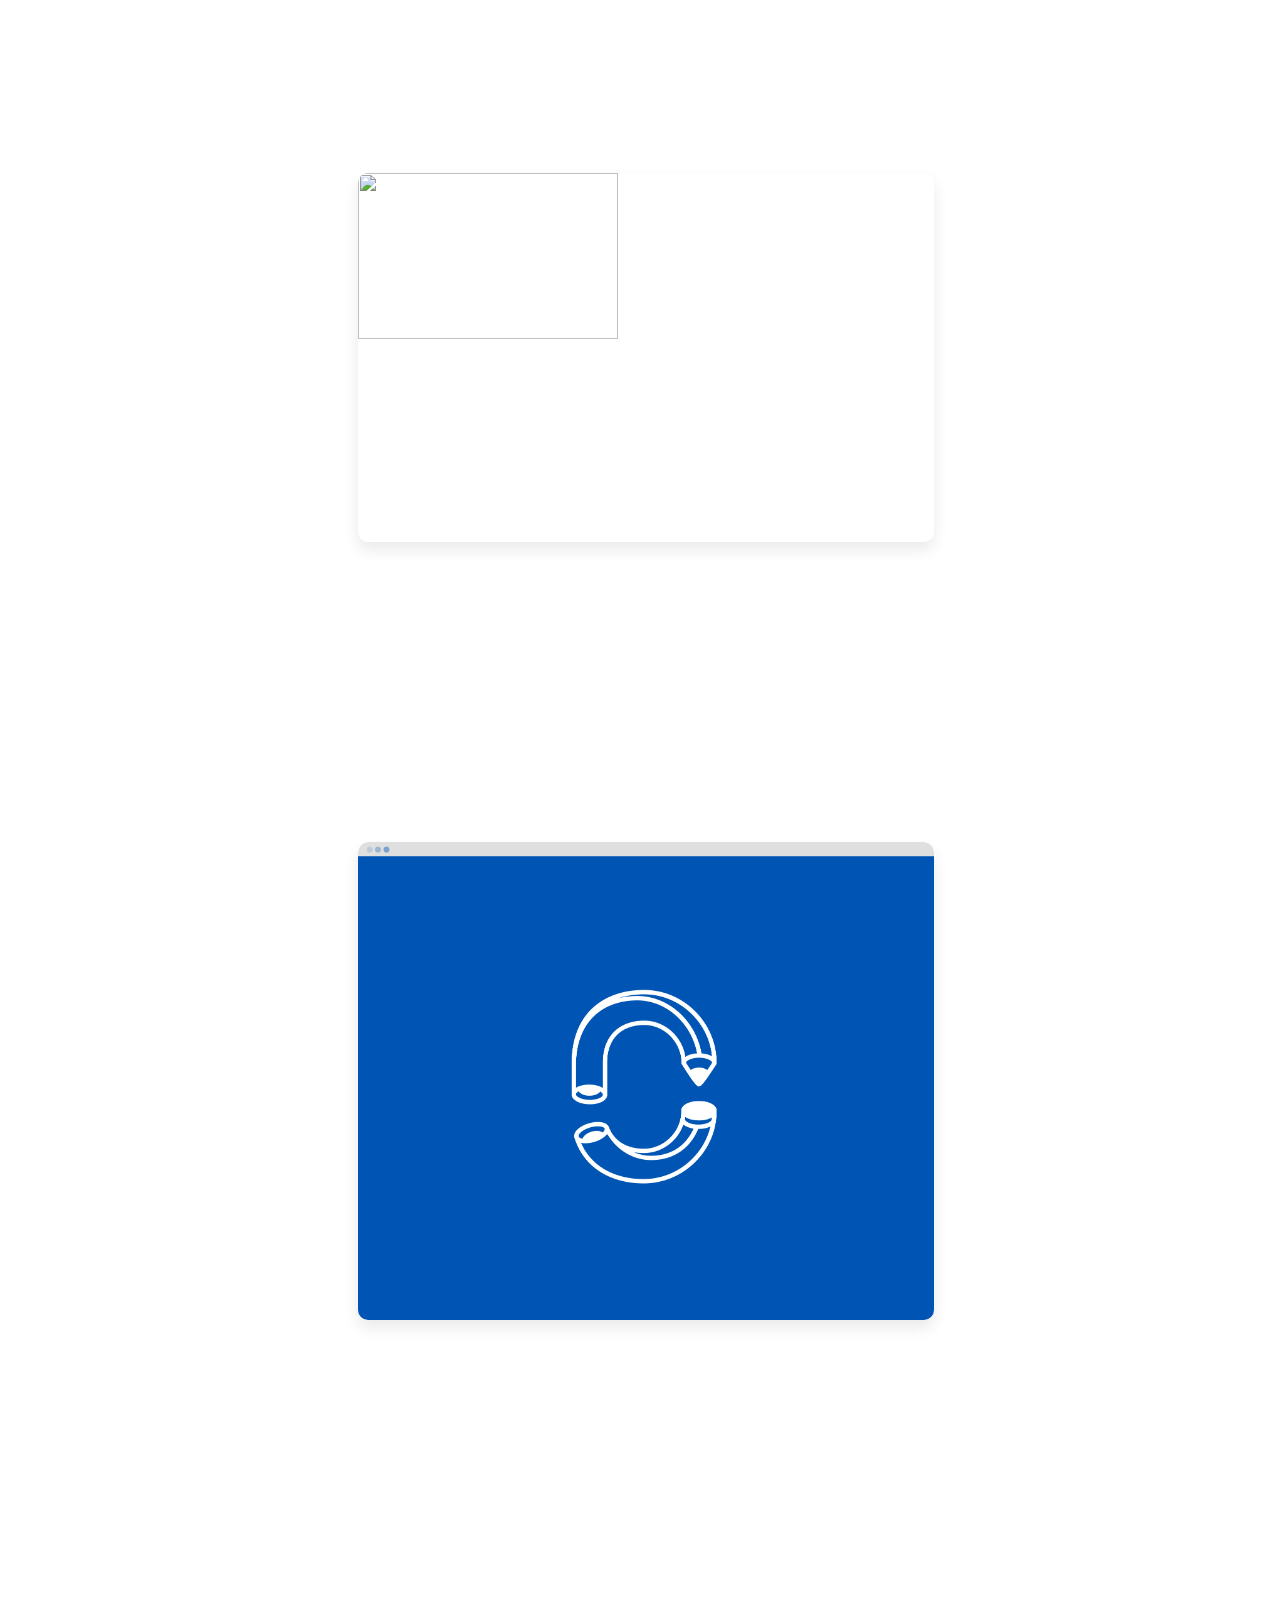
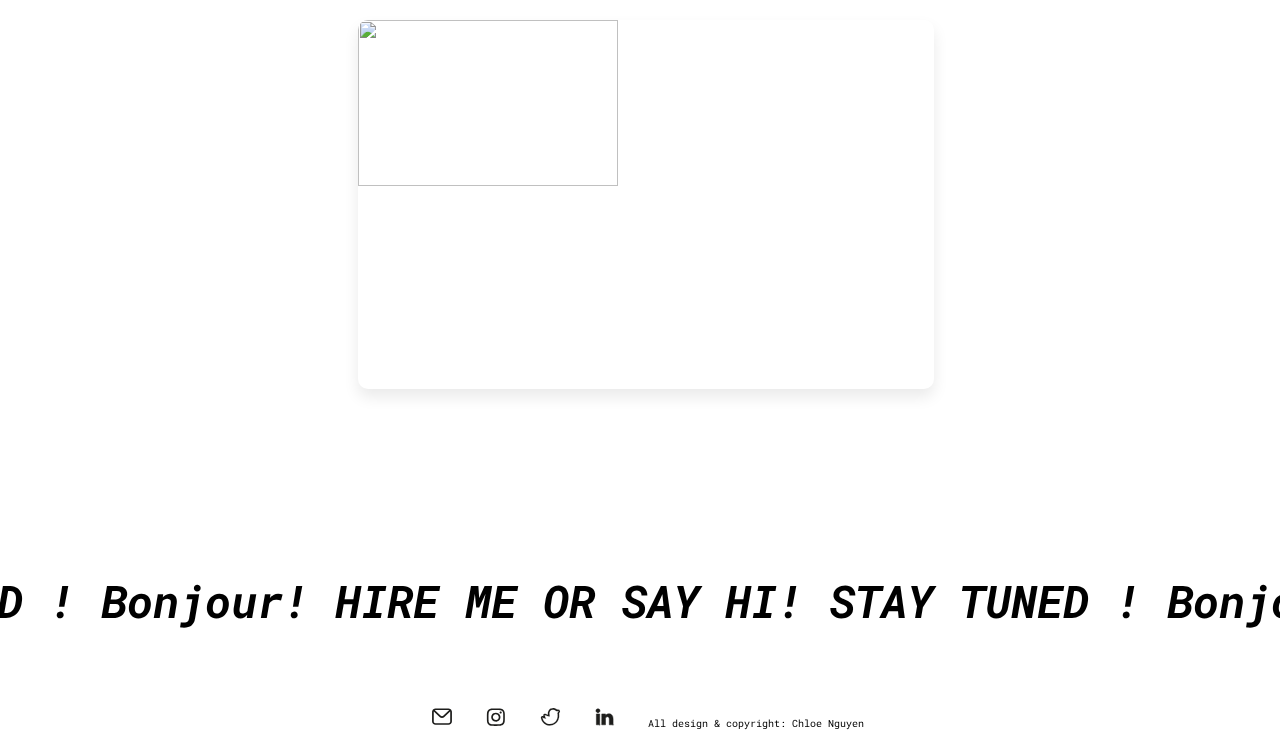
==== commit 9447e57a: "Update index.html" ====
--- a/index.html
+++ b/index.html
@@ -28,8 +28,8 @@
     </div>
     <div class="intro">
       <h1 class="jeuxtexte">
-        <span class="text-hover">Bonjour! Je m'appelle Chloe,<br> je suis UI-Web designer <br>et ninja design global à Paris</span>
-        <span class="text-base">Hi there! I’m Chloe,<br>a creative designer<br>and Global Design ninja in Paris</span>
+        <span class="text-hover">Bonjour! Je m'appelle Chloe,<br> je suis Ui-Web designer <br>et ninja design global à Paris</span>
+        <span class="text-base">Hi there! I’m Chloe,<br>a creative Ui-Web designer<br>and Global Design ninja in Paris</span>
       </h1>
     </div>
     <div class="fleche">
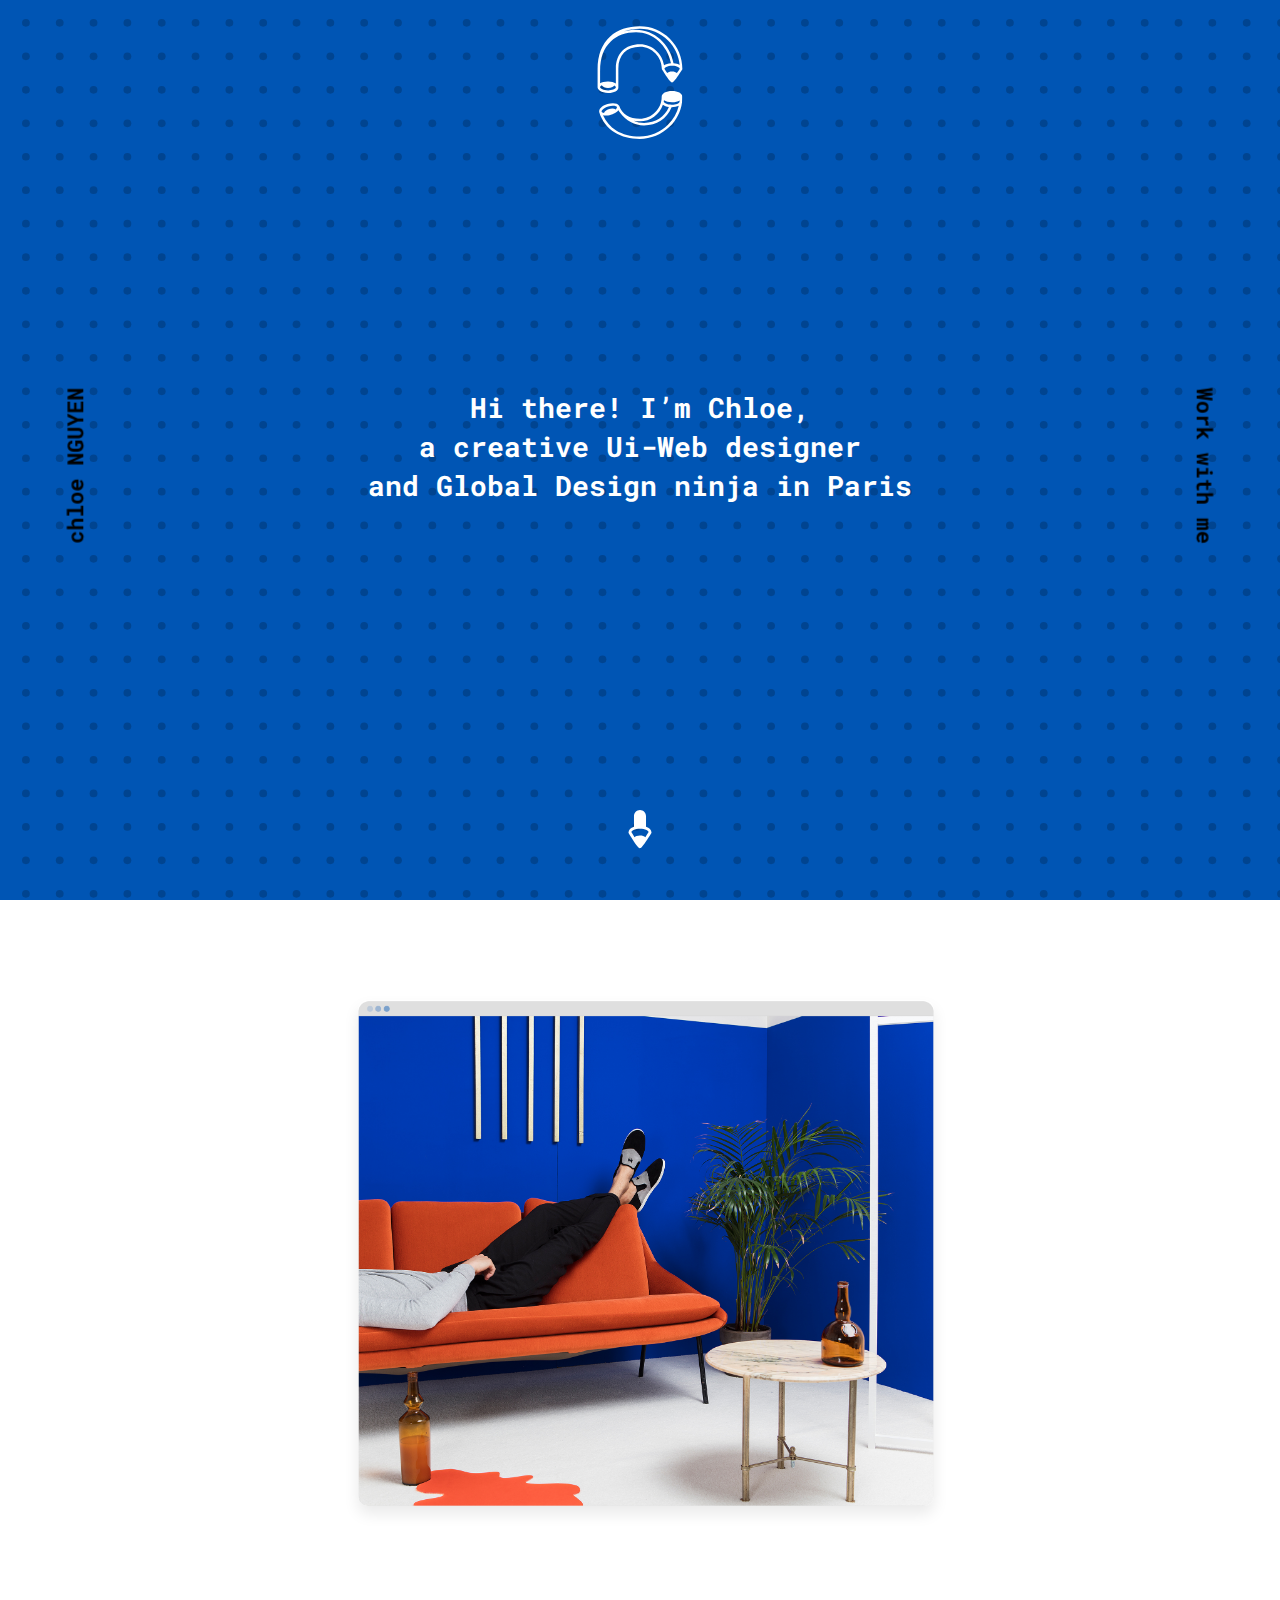
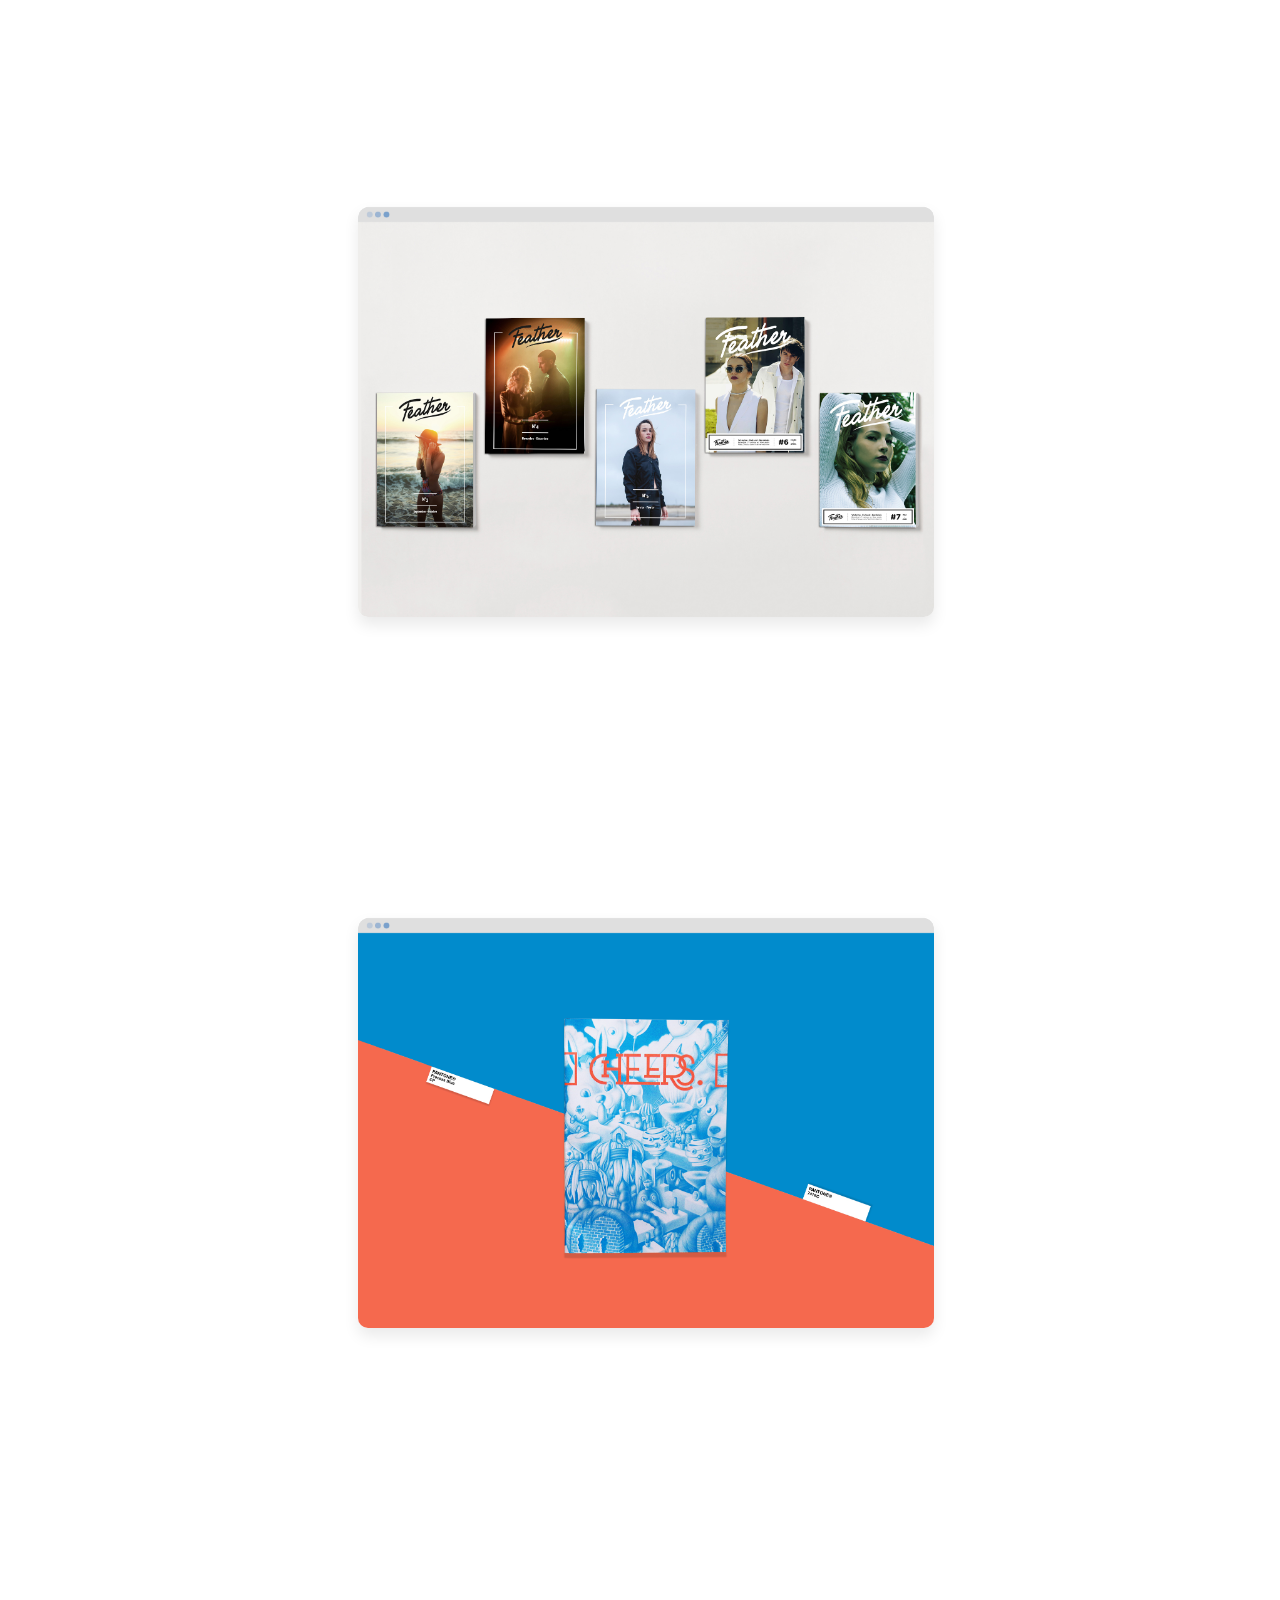
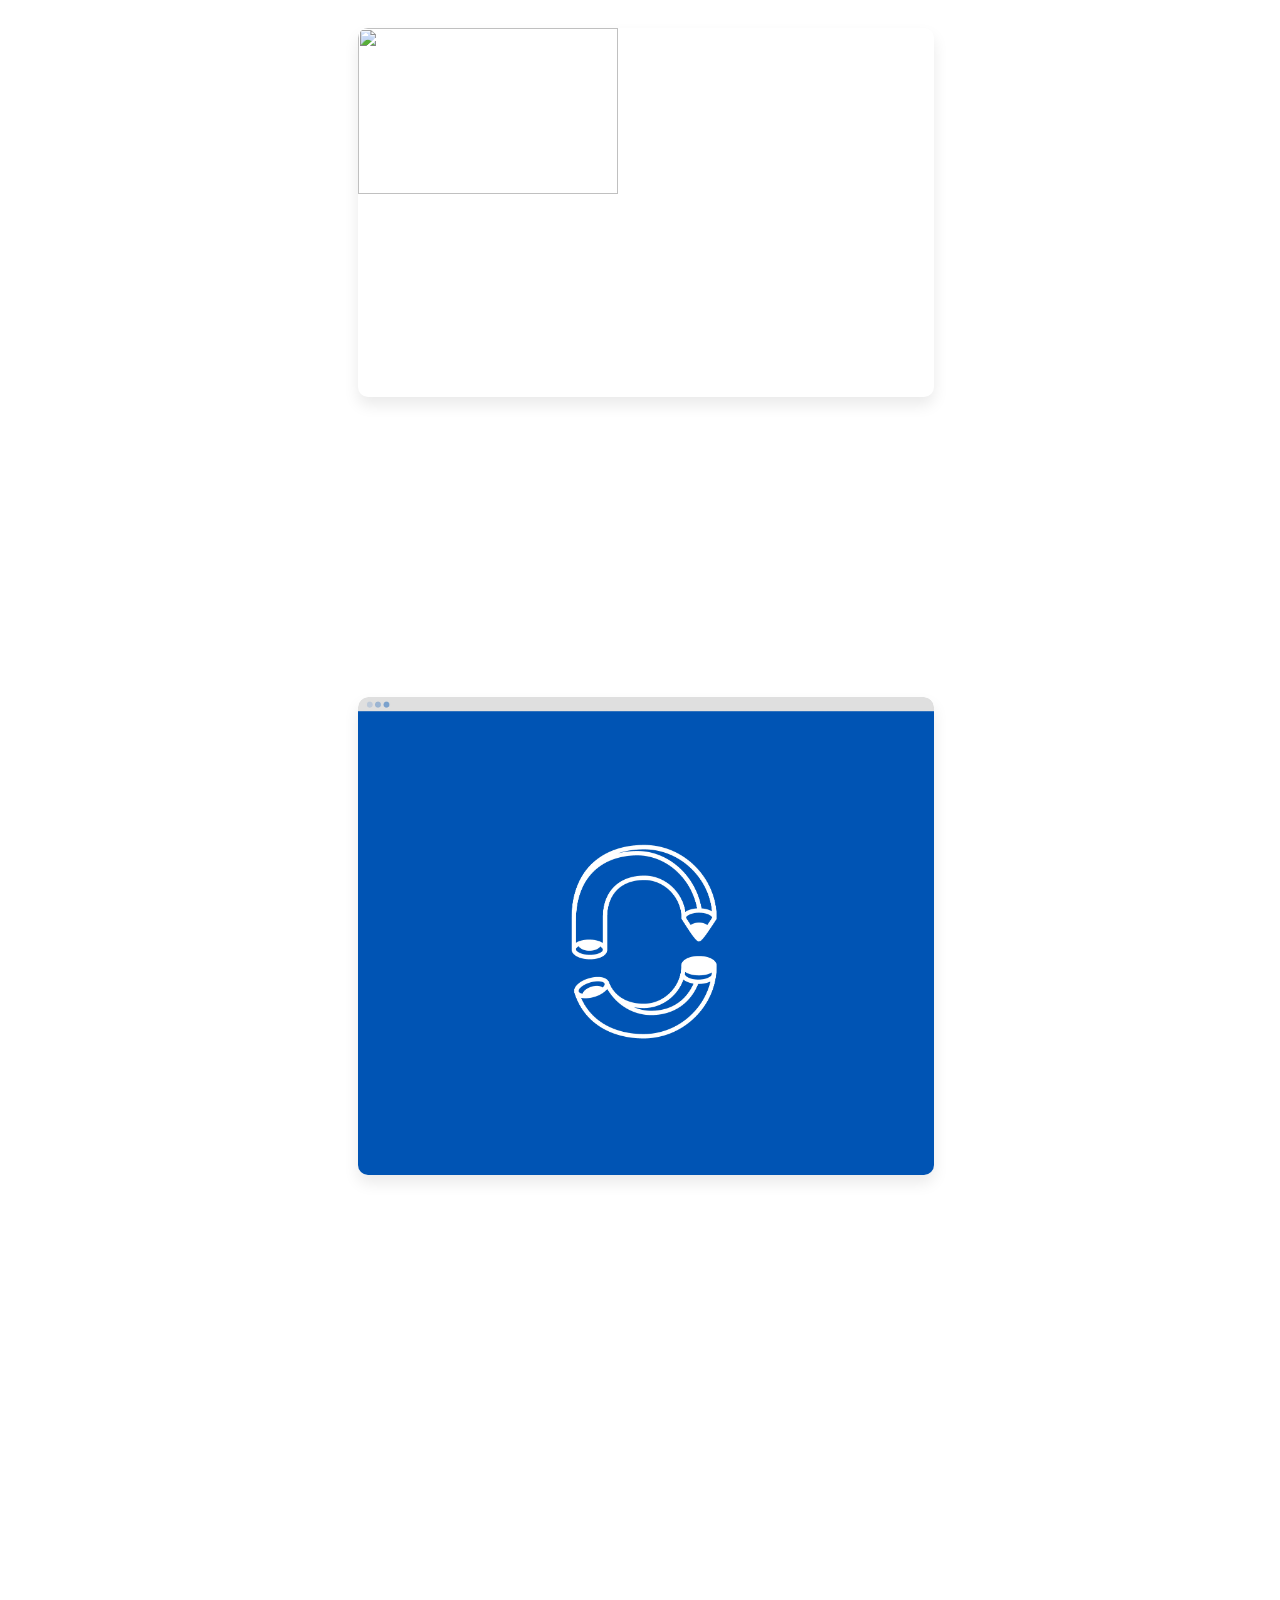
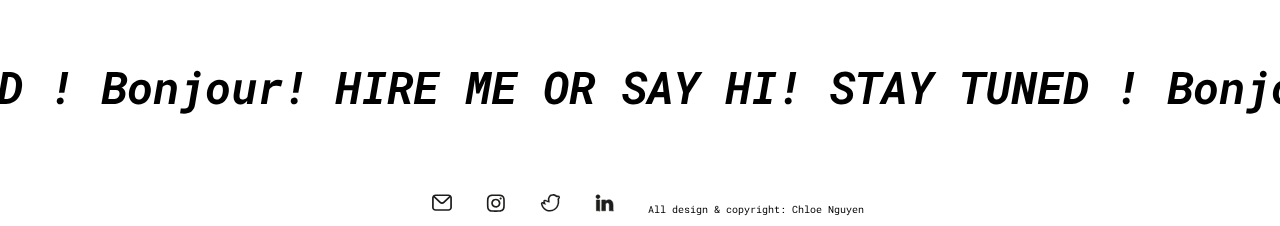
==== commit acc26ad0: "Update index.html" ====
--- a/index.html
+++ b/index.html
@@ -52,57 +52,26 @@
       <a href="nenufar.html"><img class="testshow"  src="img/nenufar_pres_show.jpg"></a>
     </div>
 
-    <div class="placement2">
-      <a href="rp.html"><img class="test2" src="img/rp_pres.jpg"></a>
-      <a href="rp.html"><img class="testshow"  src="img/rp_pres_show.jpg"></a>
-    </div>
-
   <div class="placement2">
       <a href="feather.html"><img class="test3" src="img/feather_pres.jpg"></a>
       <a href="feather.html"><img class="testshow"  src="img/feather_pres_show.jpg"></a>
     </div>
-    
-      <div class="placement2">
-      <a href="monthly.html"><img class="test4" src="img/monthly_pres.jpg"></a>
-      <a href="monthly.html"><img class="testshow"  src="img/monthly_pres_show.jpg"></a>
-    </div>
-
-    <div class="placement2">
-      <a href="cartevoeux.html"><img class="test5" src="img/cartevoeux_pres.jpg"></a>
-      <a href="cartevoeux.html"><img class="testshow"  src="img/cartevoeux_pres_show.jpg"></a>
-    </div>
-
-    <div class="placement2">
+   
+  <div class="placement2">
       <a href="cheers.html"><img class="test6" src="img/cheers_pres.jpg"></a>
       <a href="cheers.html"><img class="testshow"  src="img/cheers_pres_show.jpg"></a>
     </div>
-
-     <div class="placement2">
-      <a href="ephemere.html"><img class="test6" src="img/ephemere_pres.jpg"></a>
-      <a href="ephemere.html"><img class="testshow"  src="img/ephemere_pres_show.jpg"></a>
-    </div>
-
-     <div class="placement2">
+  <div class="placement2">
       <a href="proprioo.html"><img class="test6" src="img/proprioo_pres.jpg"></a>
       <a href="proprioo.html"><img class="testshow"  src="img/proprioo_pres_show.jpg"></a>
     </div>
-    
-       <div class="placement2">
-      <a href="20min.html"><img class="test7" src="img/20min_pres.jpg"></a>
-      <a href="20min.html"><img class="testshow"  src="img/20min_pres_show.jpg"></a>
-    </div>
-
-     <div class="placement2">
+  <div class="placement2">
       <a href="logo.html"><img class="test7" src="img/logo_pres.jpg"></a>
       <a href="logo.html"><img class="testshow"  src="img/logo_pres_show.jpg"></a>
     </div>
     
-          <div class="placement2">
-      <a href="mrcosm.html"><img class="test8" src="img/mrcosm_pres.jpg"></a>
-      <a href="mrcosm.html"><img class="testshow"  src="img/mrcosm_pres_show.jpg"></a>
-    </div>
-
-   
+     
+ 
     <section class="footer">
 
 
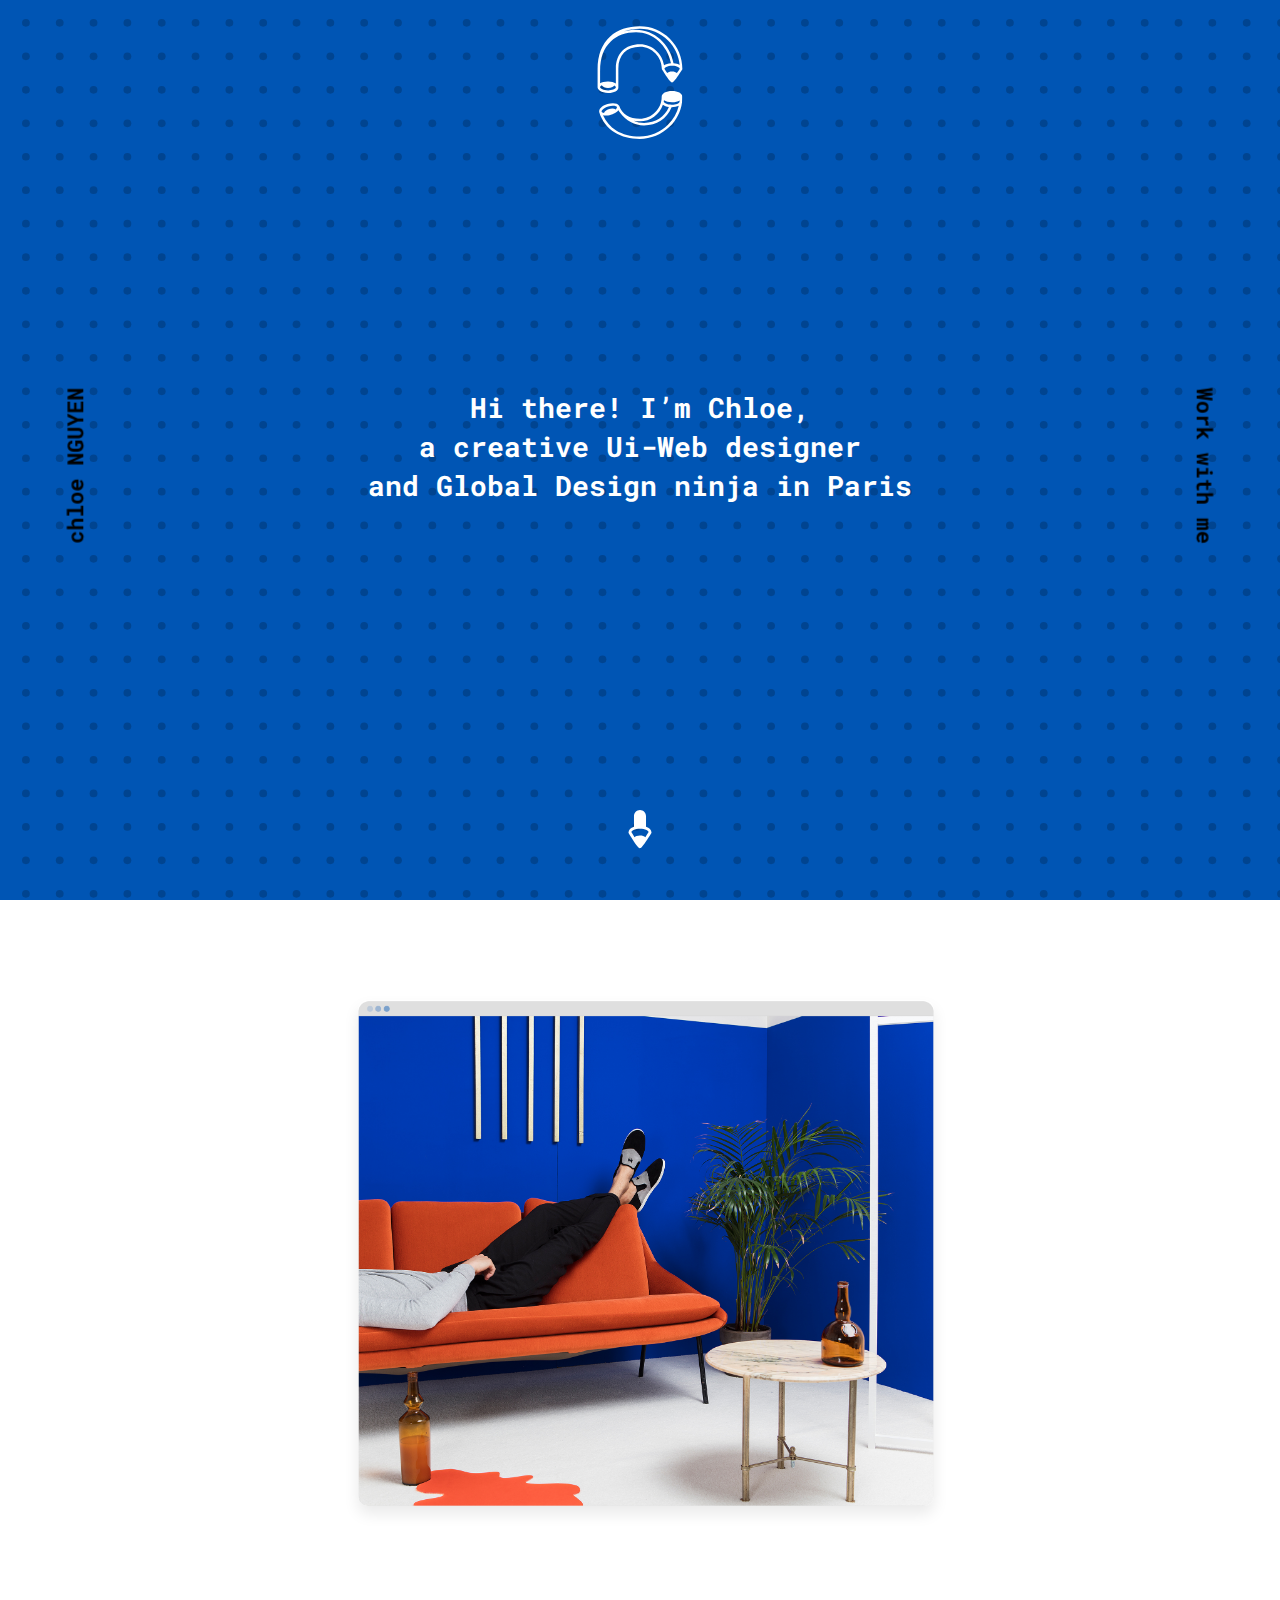
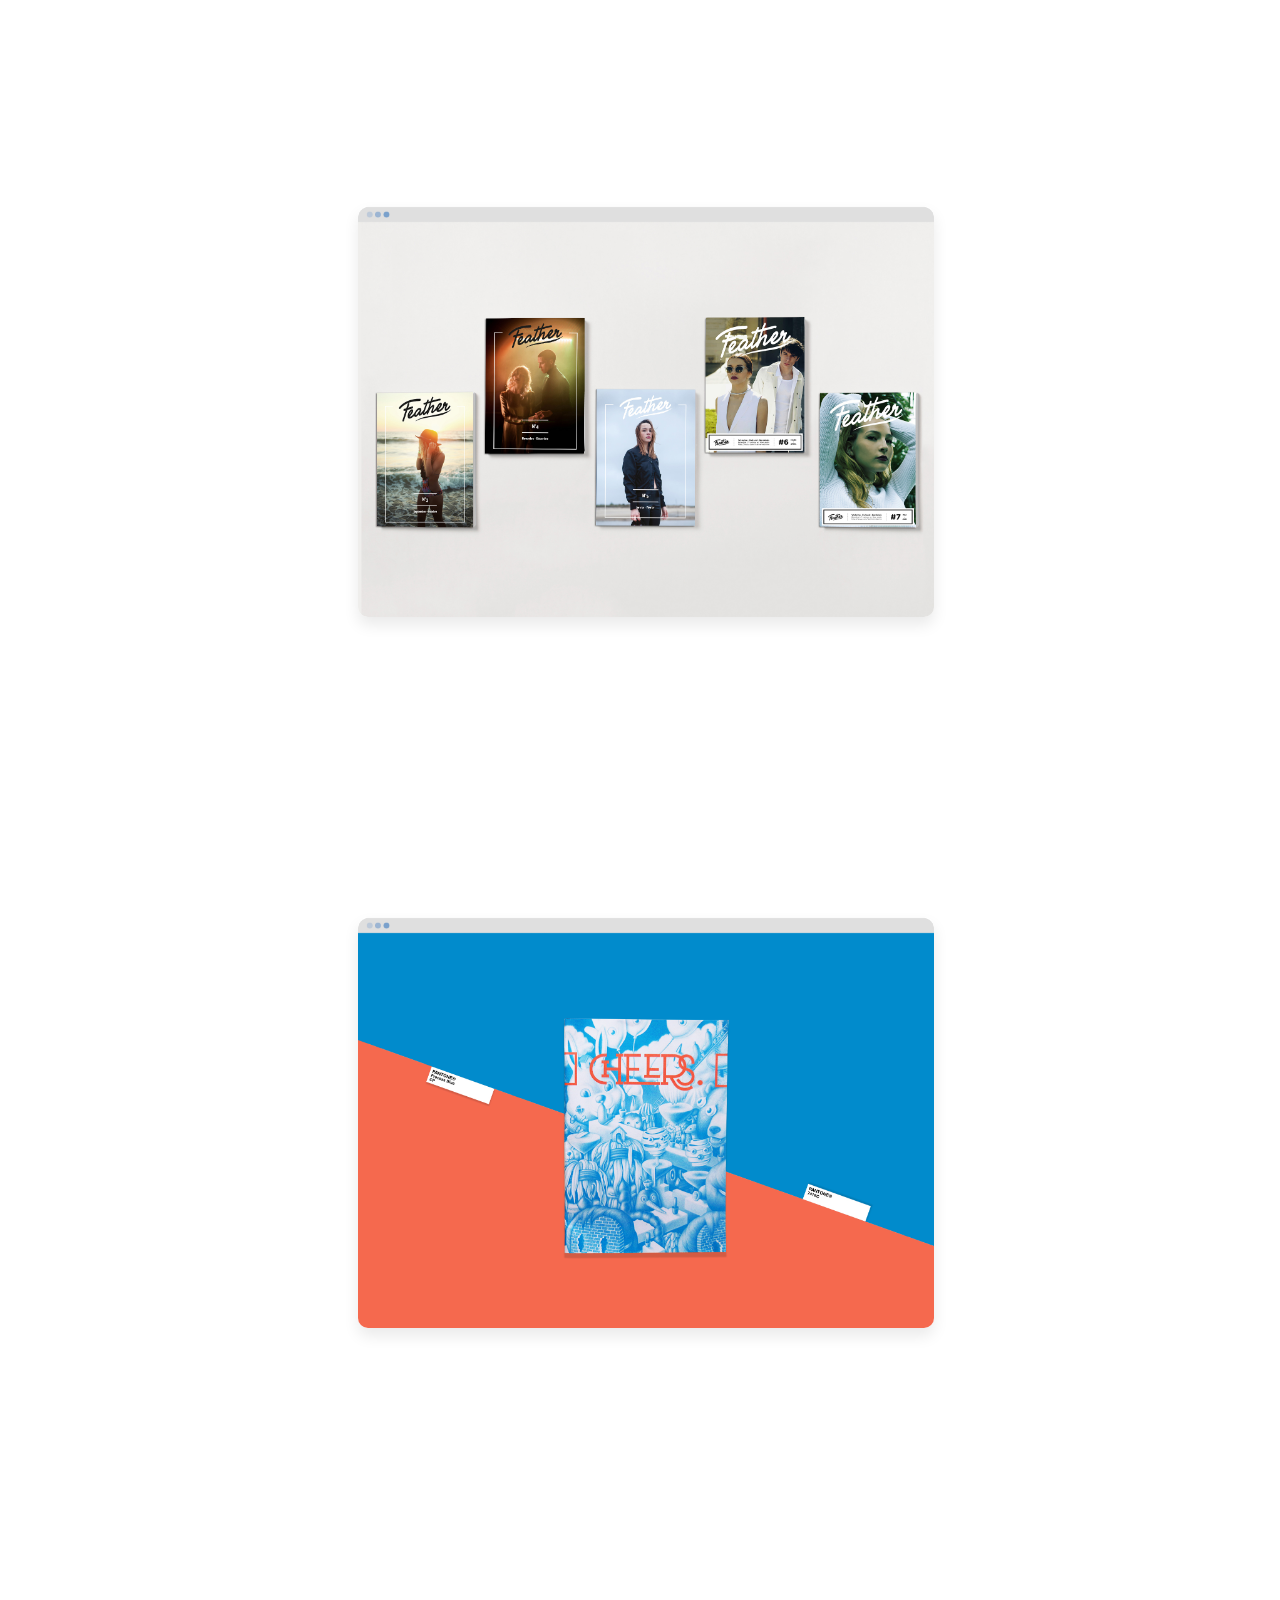
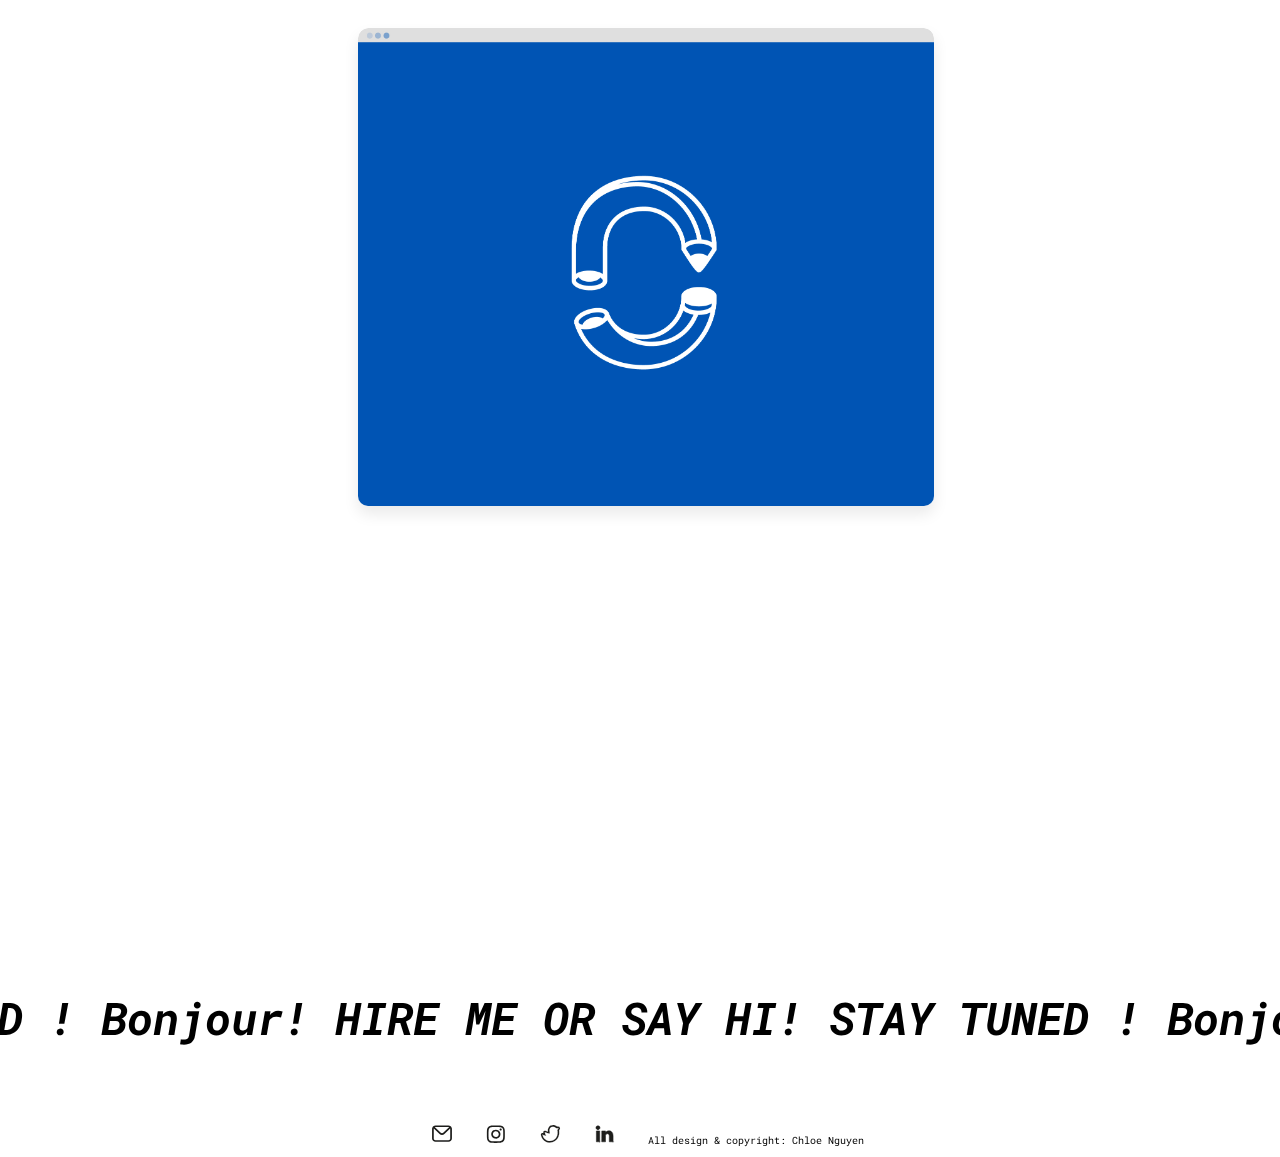
==== commit 075972c5: "Update index.html" ====
--- a/index.html
+++ b/index.html
@@ -60,10 +60,6 @@
   <div class="placement2">
       <a href="cheers.html"><img class="test6" src="img/cheers_pres.jpg"></a>
       <a href="cheers.html"><img class="testshow"  src="img/cheers_pres_show.jpg"></a>
-    </div>
-  <div class="placement2">
-      <a href="proprioo.html"><img class="test6" src="img/proprioo_pres.jpg"></a>
-      <a href="proprioo.html"><img class="testshow"  src="img/proprioo_pres_show.jpg"></a>
     </div>
   <div class="placement2">
       <a href="logo.html"><img class="test7" src="img/logo_pres.jpg"></a>
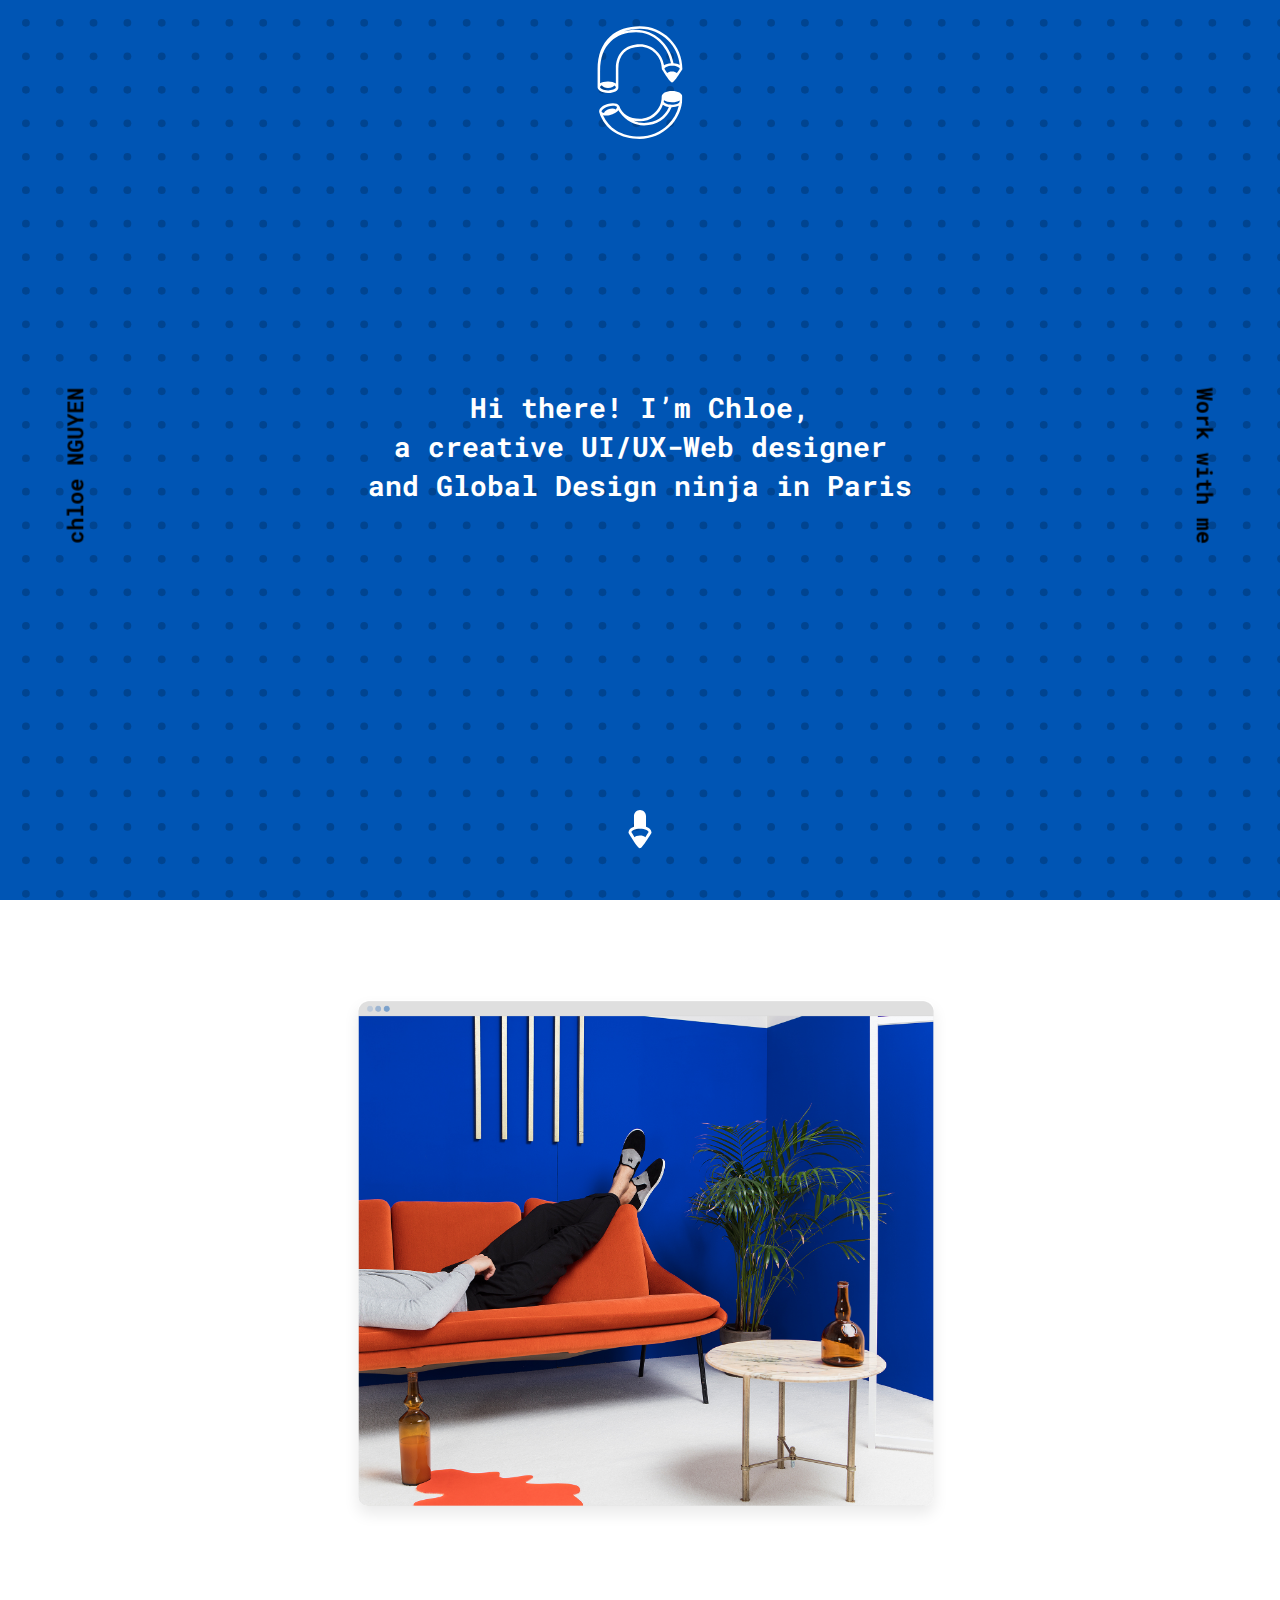
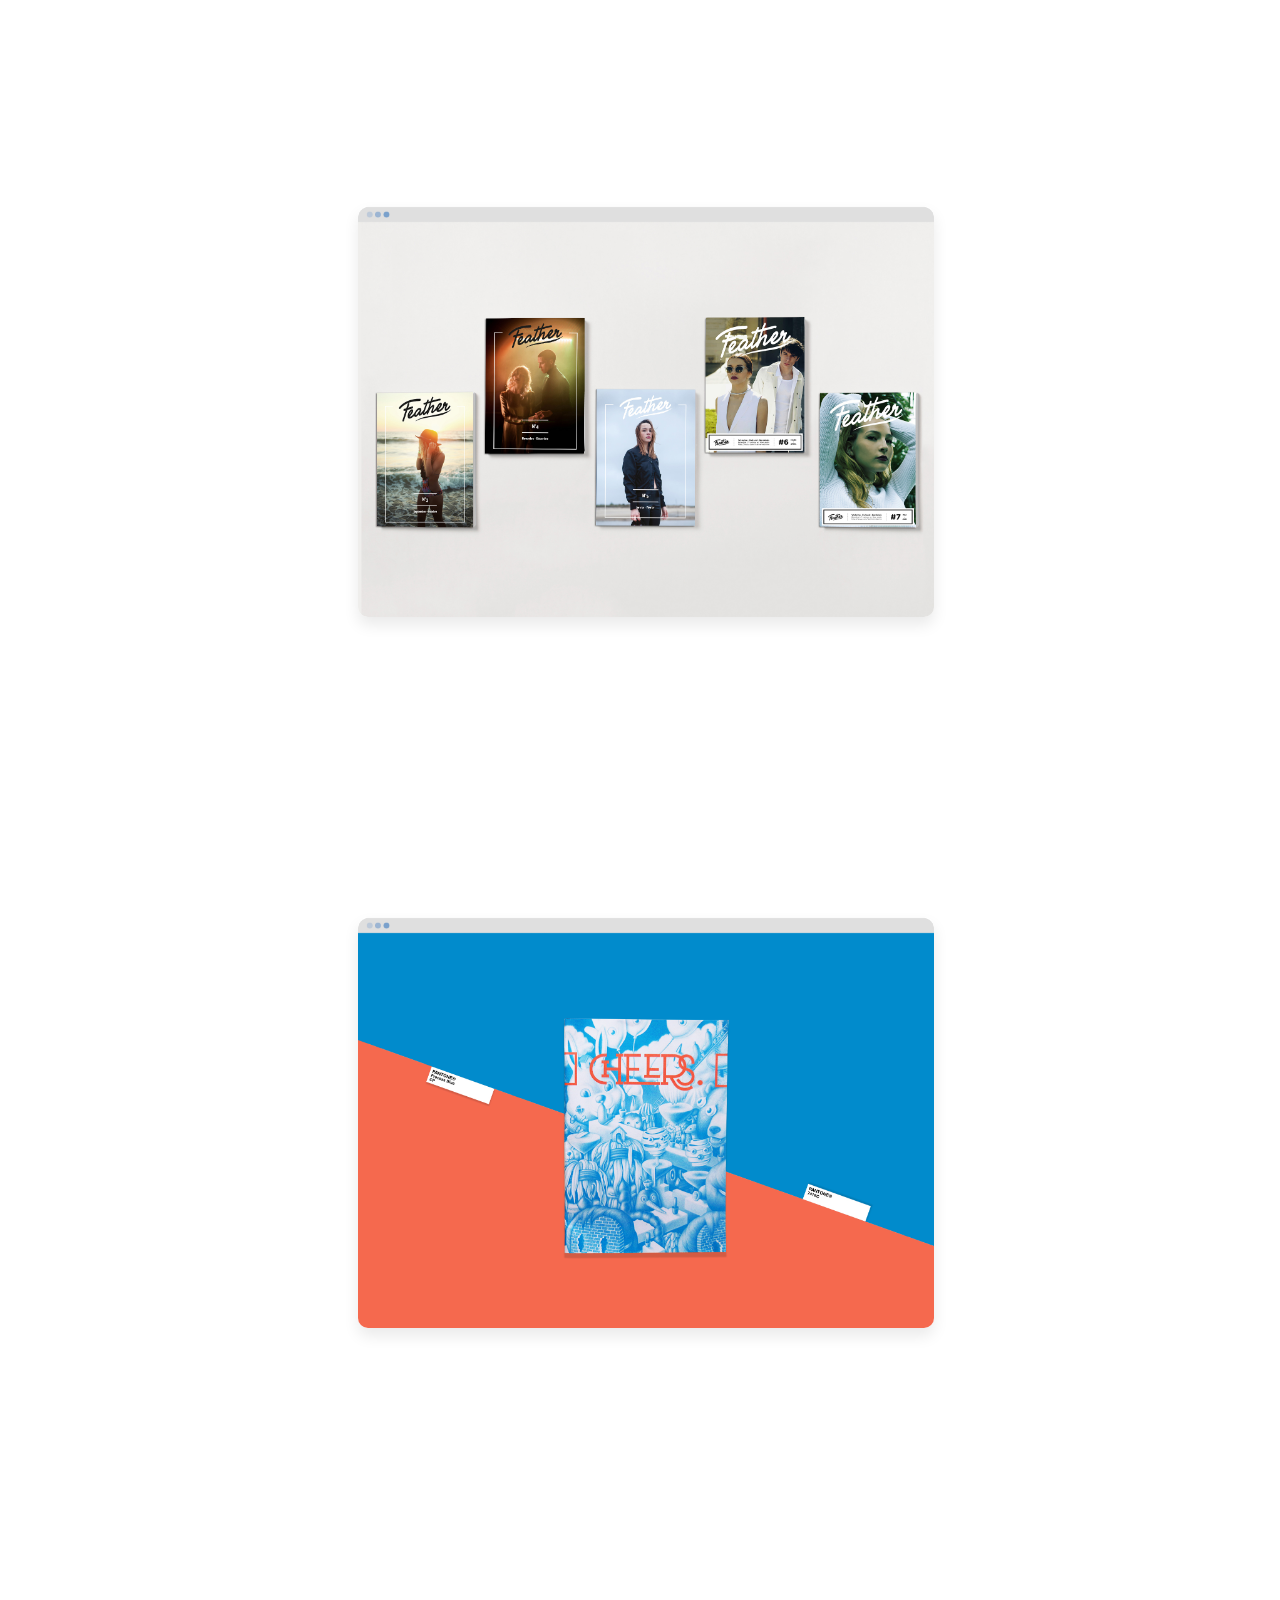
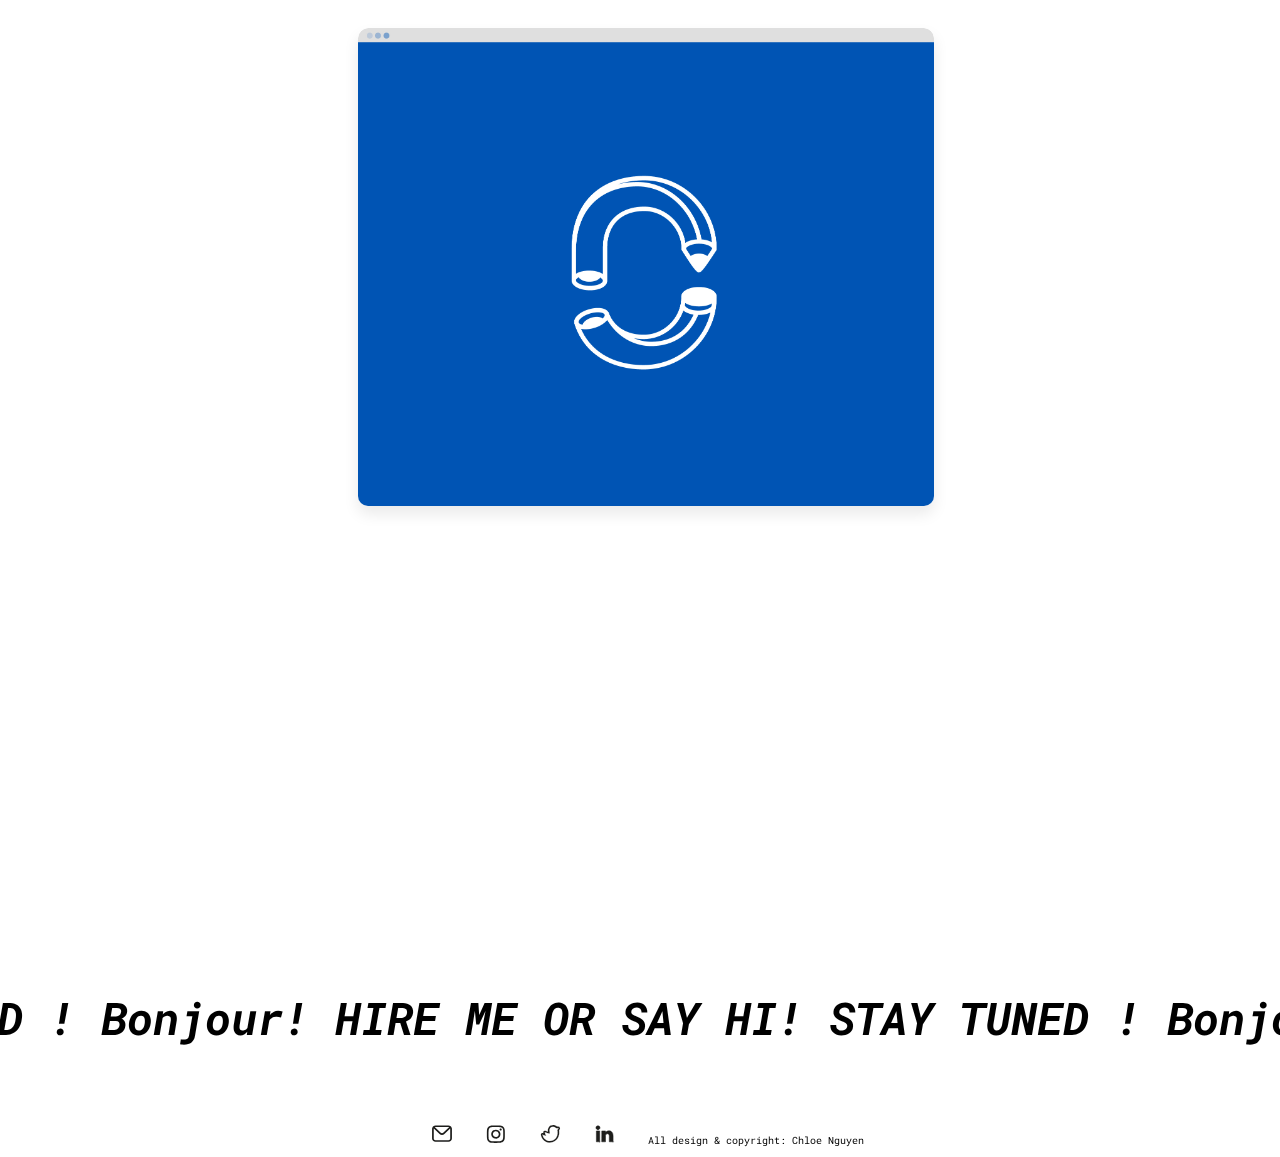
==== commit a58e39d9: "Update index.html" ====
--- a/index.html
+++ b/index.html
@@ -28,8 +28,8 @@
     </div>
     <div class="intro">
       <h1 class="jeuxtexte">
-        <span class="text-hover">Bonjour! Je m'appelle Chloe,<br> je suis Ui-Web designer <br>et ninja design global à Paris</span>
-        <span class="text-base">Hi there! I’m Chloe,<br>a creative Ui-Web designer<br>and Global Design ninja in Paris</span>
+        <span class="text-hover">Bonjour! Je m'appelle Chloe,<br> je suis designer UI/UX-Web <br>et ninja design global à Paris</span>
+        <span class="text-base">Hi there! I’m Chloe,<br>a creative UI/UX-Web designer<br>and Global Design ninja in Paris</span>
       </h1>
     </div>
     <div class="fleche">
